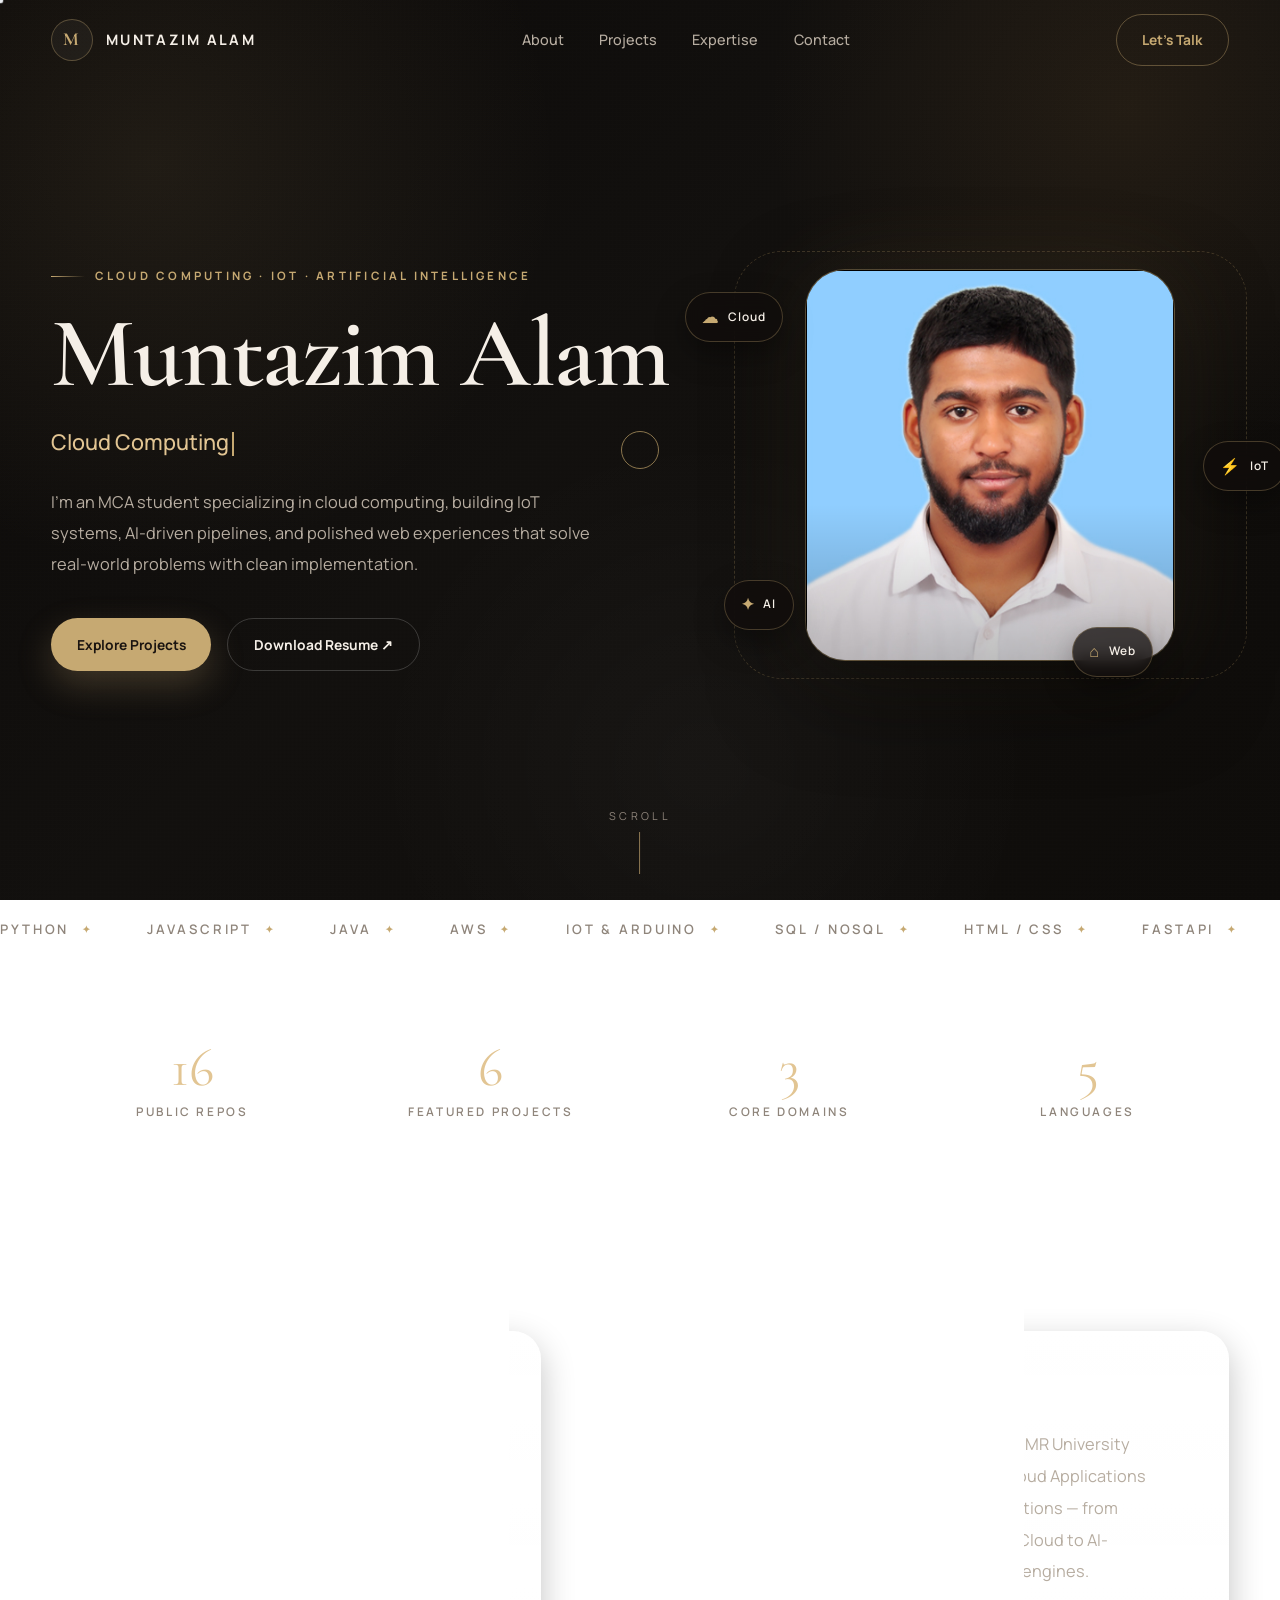
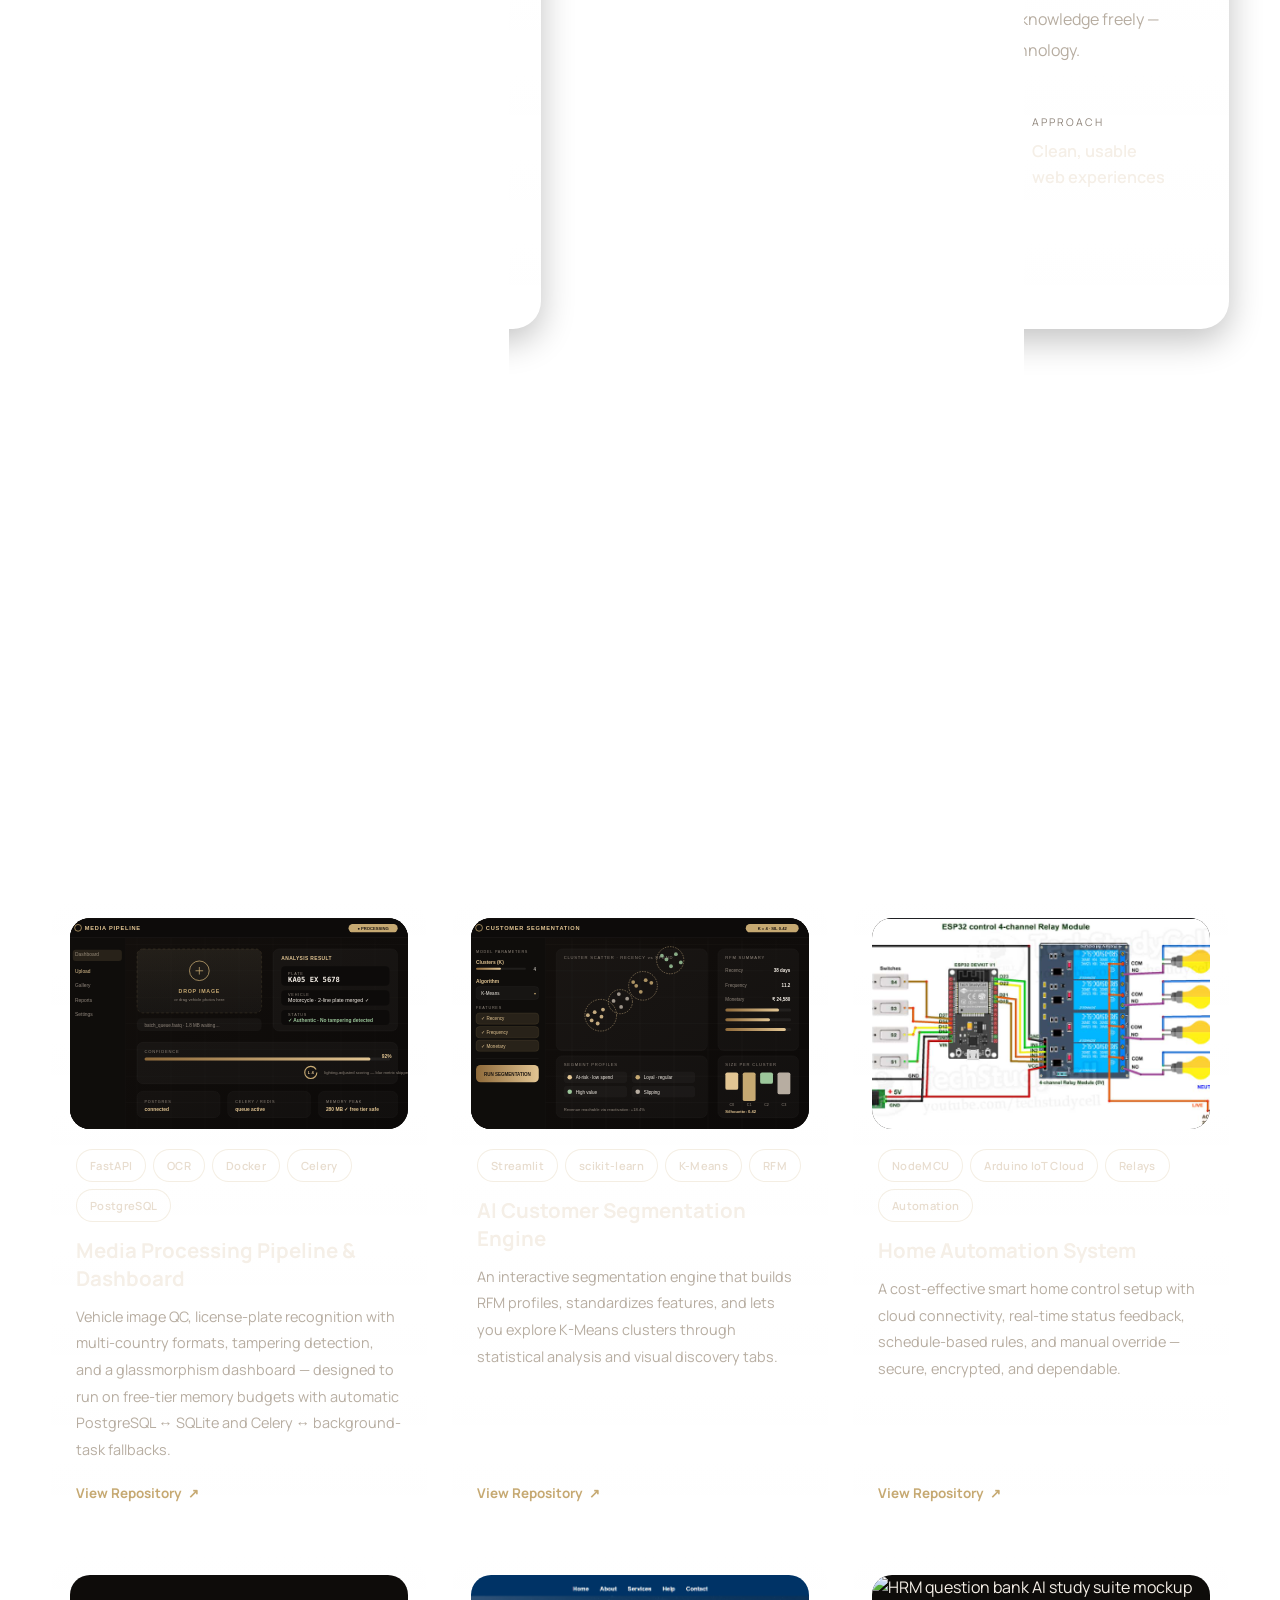
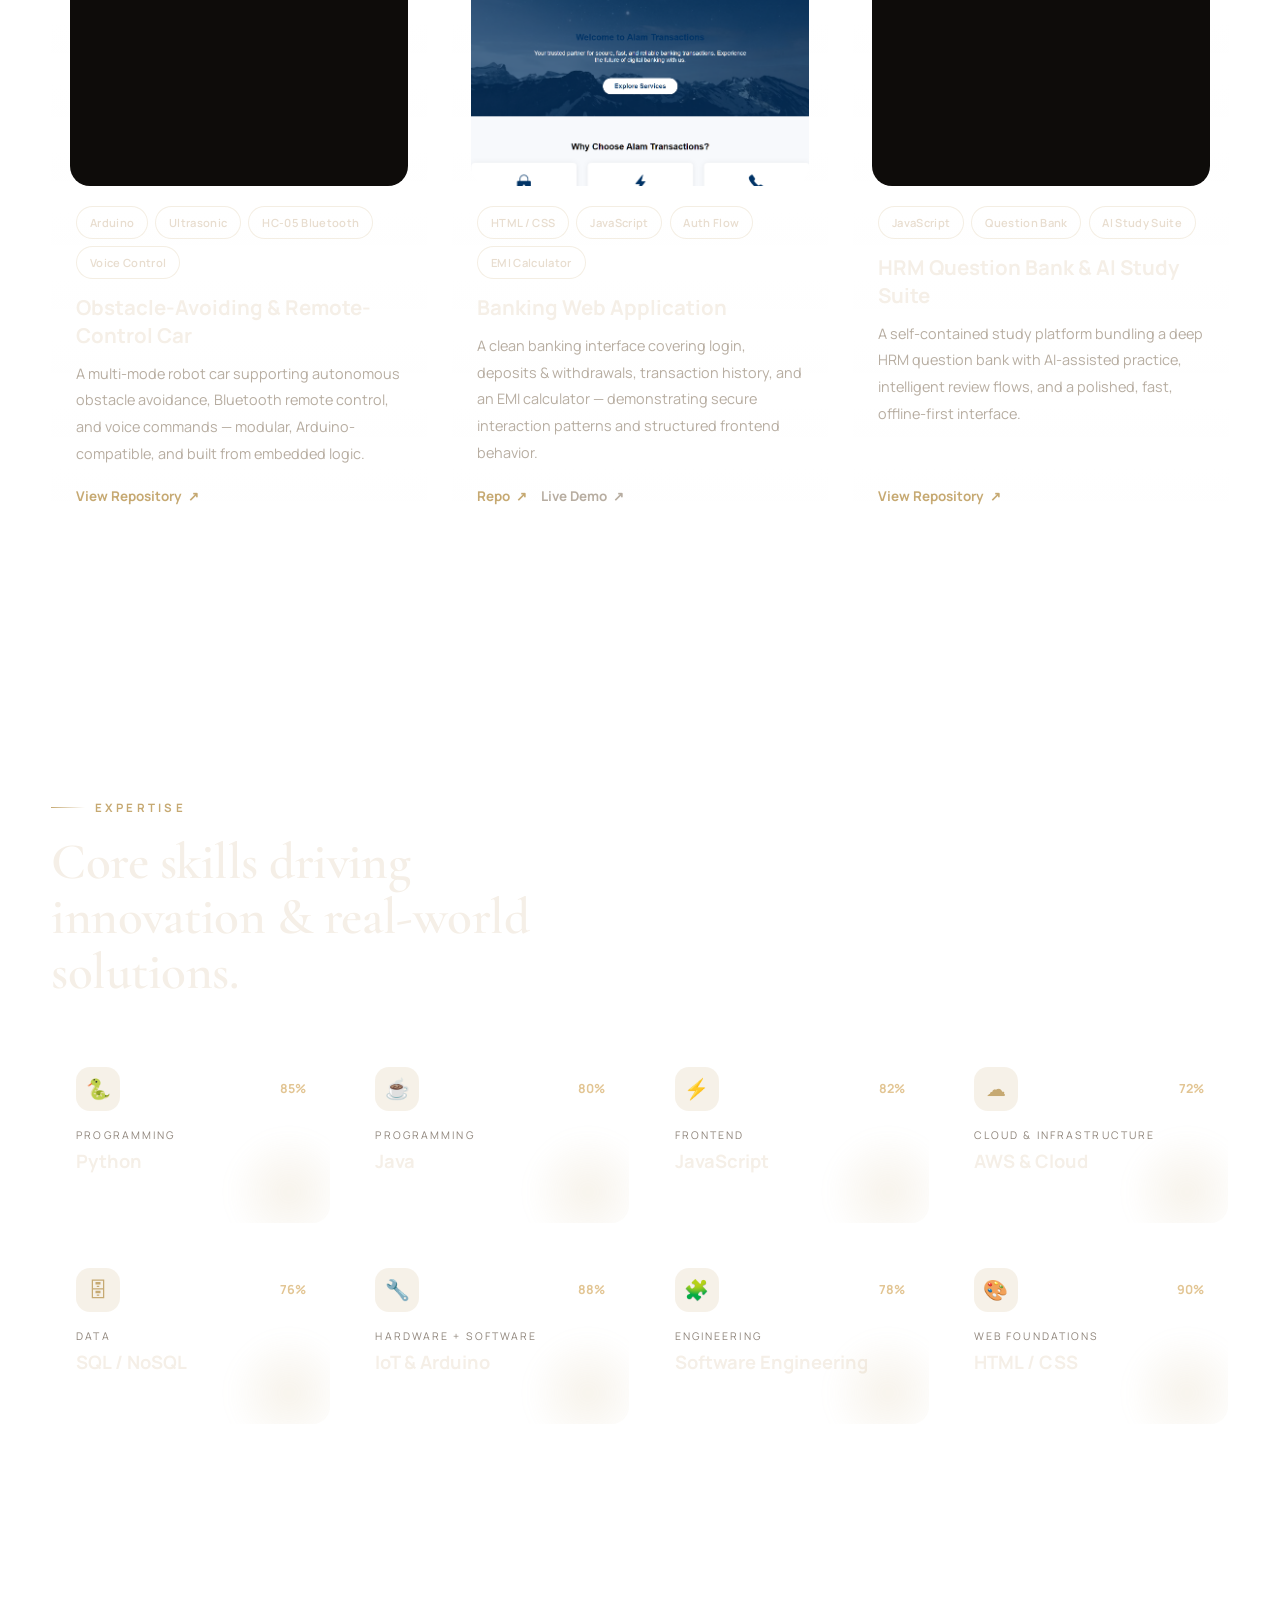
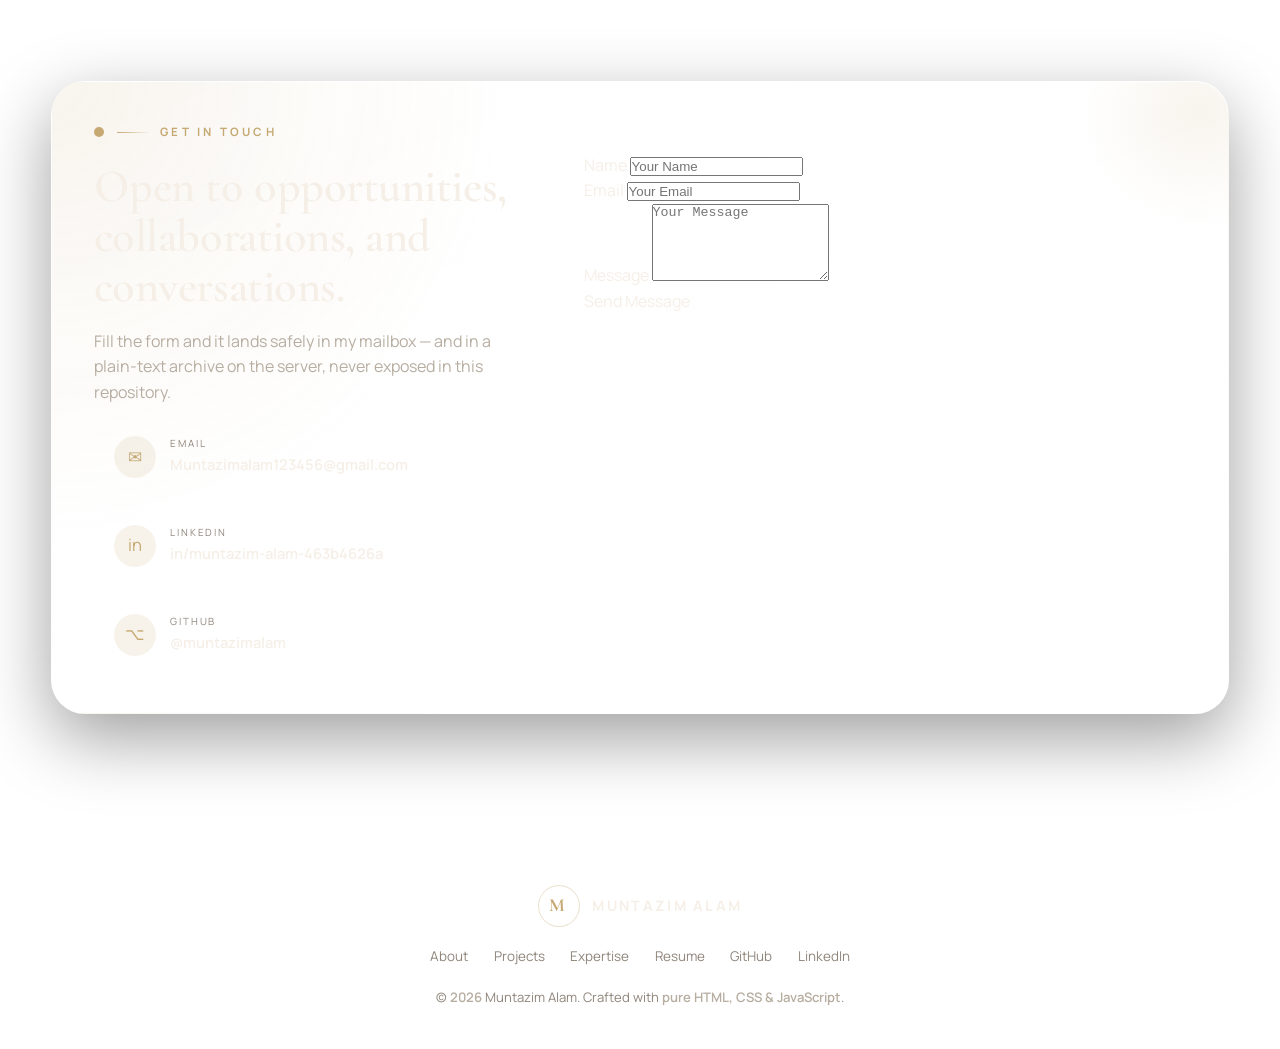
==== index.html @ 36008c99 "Update index.html" ====
<!DOCTYPE html>
<html lang="en" data-theme="dark">
<head>
  <meta charset="UTF-8" />
  <meta name="viewport" content="width=device-width, initial-scale=1.0" />
  <title>Muntazim Alam | Cloud, IoT &amp; AI Portfolio</title>
  <meta name="description" content="Muntazim Alam — cloud computing student and builder of IoT systems, AI pipelines, and polished web experiences. Explore projects, skills, and get in touch." />
  <meta name="author" content="Muntazim Alam" />
  <meta name="robots" content="index, follow" />
  <link rel="canonical" href="https://muntazimalam.github.io/potfolio.github.io/" />

  <meta property="og:type" content="website" />
  <meta property="og:title" content="Muntazim Alam | Cloud, IoT &amp; AI Portfolio" />
  <meta property="og:description" content="Cloud computing student building IoT systems, AI pipelines, and polished web experiences." />
  <meta property="og:image" content="images/me.png" />
  <meta name="twitter:card" content="summary_large_image" />

  <link rel="icon" type="image/svg+xml" href="favicon.svg" />
  <link rel="preconnect" href="https://fonts.googleapis.com" />
  <link rel="preconnect" href="https://fonts.gstatic.com" crossorigin />
  <link href="https://fonts.googleapis.com/css2?family=Cormorant+Garamond:wght@500;600;700&family=Manrope:wght@400;500;600;700;800&display=swap" rel="stylesheet" />
  <link rel="stylesheet" href="css/styles.css" />
</head>

<body class="noise">
  <a href="#main-content" class="skip-link">Skip to content</a>

  <!-- Preloader -->
  <div id="preloader" aria-hidden="true">
    <div class="preloader-mark">MA</div>
    <div class="preloader-line"></div>
  </div>

  <!-- Fixed layers -->
  <div id="scrollProgress" aria-hidden="true"></div>
  <div class="cursor-dot" id="cursorDot" aria-hidden="true"></div>
  <div class="cursor-ring" id="cursorRing" aria-hidden="true"></div>
  <canvas id="particles" aria-hidden="true"></canvas>

  <!-- Navbar -->
  <header id="navbar">
    <div class="container nav-inner">
      <a href="#home" class="logo">
        <span class="logo-mark">M</span>
        <span>Muntazim&nbsp;Alam</span>
      </a>
      <nav class="nav-links" aria-label="Primary">
        <a href="#about" class="nav-link">About</a>
        <a href="#projects" class="nav-link">Projects</a>
        <a href="#skills" class="nav-link">Expertise</a>
        <a href="#contact" class="nav-link">Contact</a>
      </nav>
      <a href="#contact" class="btn btn-ghost nav-cta">Let&rsquo;s Talk</a>
      <button id="menuBtn" aria-label="Toggle menu" aria-expanded="false" aria-controls="mobileMenu">
        <span></span><span></span><span></span>
      </button>
    </div>
  </header>

  <!-- Mobile menu -->
  <nav id="mobileMenu" aria-label="Mobile">
    <a href="#home" class="nav-link">Home</a>
    <a href="#about" class="nav-link">About</a>
    <a href="#projects" class="nav-link">Projects</a>
    <a href="#skills" class="nav-link">Expertise</a>
    <a href="#contact" class="nav-link">Contact</a>
  </nav>

  <main id="main-content">

    <!-- ============ HERO ============ -->
    <section id="home" class="hero">
      <div class="container hero-grid">
        <div>
          <p class="eyebrow reveal">Cloud Computing · IoT · Artificial Intelligence</p>
          <h1 class="display hero-name reveal" data-split id="heroName">Muntazim Alam</h1>
          <p class="type-line reveal" data-delay="1"><span class="typed" id="typed"></span><span class="type-caret" aria-hidden="true"></span></p>
          <p class="hero-sub reveal" data-delay="2">
            I&rsquo;m an MCA student specializing in cloud computing, building IoT systems, AI-driven
            pipelines, and polished web experiences that solve real-world problems with clean implementation.
          </p>
          <div class="hero-actions reveal" data-delay="3">
            <a href="#projects" class="btn btn-solid">Explore Projects</a>
            <a href="Resume.pdf" class="btn btn-outline" target="_blank" rel="noopener noreferrer">Download Resume ↗</a>
          </div>
        </div>

        <div class="hero-visual reveal" data-delay="2">
          <div class="portrait-ring" aria-hidden="true"></div>
          <div class="portrait-wrap">
            <img src="images/me.png" alt="Portrait of Muntazim Alam" width="800" height="860" loading="eager" decoding="async" />
          </div>
          <span class="float-badge fb-1"><span class="ico">☁</span> Cloud</span>
          <span class="float-badge fb-2"><span class="ico">⚡</span> IoT</span>
          <span class="float-badge fb-3"><span class="ico">✦</span> AI</span>
          <span class="float-badge fb-4"><span class="ico">⌂</span> Web</span>
        </div>
      </div>
      <div class="hero-scroll" aria-hidden="true">
        <span>Scroll</span>
        <span class="line"></span>
      </div>
    </section>

    <!-- ============ MARQUEE ============ -->
    <div class="marquee" aria-hidden="true">
      <div class="marquee-track">
        <span>Python</span><span>JavaScript</span><span>Java</span><span>AWS</span>
        <span>IoT &amp; Arduino</span><span>SQL / NoSQL</span><span>HTML / CSS</span>
        <span>FastAPI</span><span>MongoDB</span><span>Git &amp; GitHub</span>
        <span>Python</span><span>JavaScript</span><span>Java</span><span>AWS</span>
        <span>IoT &amp; Arduino</span><span>SQL / NoSQL</span><span>HTML / CSS</span>
        <span>FastAPI</span><span>MongoDB</span><span>Git &amp; GitHub</span>
      </div>
    </div>

    <!-- ============ STATS ============ -->
    <section class="section" style="padding-block: 3rem;">
      <div class="container stats-grid">
        <div class="stat-card reveal"><p class="stat-num" data-counter="16">0</p><p class="stat-label">Public Repos</p></div>
        <div class="stat-card reveal" data-delay="1"><p class="stat-num" data-counter="6">0</p><p class="stat-label">Featured Projects</p></div>
        <div class="stat-card reveal" data-delay="2"><p class="stat-num" data-counter="3">0</p><p class="stat-label">Core Domains</p></div>
        <div class="stat-card reveal" data-delay="3"><p class="stat-num" data-counter="5">0</p><p class="stat-label">Languages</p></div>
      </div>
    </section>

    <!-- ============ ABOUT ============ -->
    <section id="about" class="section">
      <div class="container">
        <div class="about-grid">
          <div class="glass about-profile reveal">
            <p class="eyebrow eyebrow-mb">Profile</p>
            <h2 class="display section-title">
              Building systems that <span class="gold-text">bridge</span> IoT, software &amp; cloud.
            </h2>
            <div class="timeline" style="margin-top: 2.4rem;">
              <div class="tl-item">
                <p class="tl-when">2025 — 2027</p>
                <p class="tl-what">MCA in Cloud Computing</p>
                <p class="tl-where">CMR University · CGPA 8.15</p>
              </div>
              <div class="tl-item">
                <p class="tl-when">2022 — 2025</p>
                <p class="tl-what">BCA in Cloud Applications</p>
                <p class="tl-where">CMR University · CGPA 8.0</p>
              </div>
            </div>
            <a href="Resume.pdf" class="btn btn-solid" style="margin-top:1.6rem;" target="_blank" rel="noopener noreferrer">Download Resume ↗</a>
          </div>

          <div class="glass about-bio reveal" data-delay="1">
            <p class="eyebrow eyebrow-mb">About Me</p>
            <p class="section-sub" style="font-size: 1.02rem; line-height: 1.95; color: var(--muted);">
              I&rsquo;m a passionate tech enthusiast and MCA student at CMR University specializing in
              cloud computing, with a Bachelor&rsquo;s in Cloud Applications under my belt. I enjoy building
              practical, real-world solutions — from home automation driven by NodeMCU and Arduino IoT Cloud
              to AI-powered media pipelines and customer segmentation engines.
            </p>
            <p class="section-sub" style="margin-top: 1rem; line-height: 1.95; color: var(--muted);">
              I also mentor peers, organize technical events, and share knowledge freely — driven by continuous
              learning and creating impactful technology.
            </p>
            <div class="about-cards">
              <div class="about-card">
                <small>Focus</small>
                <p>Internet of Things</p>
              </div>
              <div class="about-card">
                <small>Hands-on</small>
                <p>IoT &amp; Automation</p>
              </div>
              <div class="about-card">
                <small>Approach</small>
                <p>Clean, usable web experiences</p>
              </div>
            </div>
          </div>
        </div>
      </div>
    </section>

    <!-- ============ PROJECTS ============ -->
    <section id="projects" class="section">
      <div class="container">
        <p class="eyebrow eyebrow-mb reveal">Selected Work</p>
        <h2 class="display section-title reveal" data-delay="1">
          A collection of projects solving <span class="gold-text">real-world</span> problems.
        </h2>

        <div class="filter-row reveal" data-delay="2" role="tablist" aria-label="Filter projects">
          <button class="filter-chip active" data-filter="all">All</button>
          <button class="filter-chip" data-filter="ml">AI / ML</button>
          <button class="filter-chip" data-filter="iot">IoT</button>
          <button class="filter-chip" data-filter="web">Web</button>
        </div>

        <div class="projects-grid">

          <!-- 1 · Media Processing Pipeline -->
          <article class="project-card reveal" data-category="ml">
            <div class="project-media">
              <img src="images/ocr-pipeline.svg" alt="Media processing pipeline dashboard mockup" width="900" height="560" loading="lazy" decoding="async" />
            </div>
            <div class="project-body">
              <div class="project-chips">
                <span class="chip">FastAPI</span><span class="chip">OCR</span>
                <span class="chip">Docker</span><span class="chip">Celery</span><span class="chip">PostgreSQL</span>
              </div>
              <h3 class="project-title">Media Processing Pipeline &amp; Dashboard</h3>
              <p class="project-desc">
                Vehicle image QC, license-plate recognition with multi-country formats, tampering detection,
                and a glassmorphism dashboard — designed to run on free-tier memory budgets with automatic
                PostgreSQL ↔ SQLite and Celery ↔ background-task fallbacks.
              </p>
              <div class="project-foot">
                <div class="project-links">
                  <a class="link-inline" href="https://github.com/muntazimalam/OCR_text" target="_blank" rel="noopener noreferrer">View Repository <span aria-hidden="true">↗</span></a>
                </div>
                <span class="repo-stats" data-repo="muntazimalam/OCR_text" aria-label="Repository stars and forks"></span>
              </div>
            </div>
          </article>

          <!-- 2 · Customer Segmentation -->
          <article class="project-card reveal" data-delay="1" data-category="ml">
            <div class="project-media">
              <img src="images/segmentation.svg" alt="Customer segmentation dashboard mockup" width="900" height="560" loading="lazy" decoding="async" />
            </div>
            <div class="project-body">
              <div class="project-chips">
                <span class="chip">Streamlit</span><span class="chip">scikit-learn</span>
                <span class="chip">K-Means</span><span class="chip">RFM</span>
              </div>
              <h3 class="project-title">AI Customer Segmentation Engine</h3>
              <p class="project-desc">
                An interactive segmentation engine that builds RFM profiles, standardizes features, and lets
                you explore K-Means clusters through statistical analysis and visual discovery tabs.
              </p>
              <div class="project-foot">
                <div class="project-links">
                  <a class="link-inline" href="https://github.com/muntazimalam/customer_segmentation" target="_blank" rel="noopener noreferrer">View Repository <span aria-hidden="true">↗</span></a>
                </div>
                <span class="repo-stats" data-repo="muntazimalam/customer_segmentation" aria-label="Repository stars and forks"></span>
              </div>
            </div>
          </article>

          <!-- 3 · Home Automation -->
          <article class="project-card reveal" data-delay="2" data-category="iot">
            <div class="project-media">
              <img src="images/homeautomation.png" alt="Home automation system circuit and dashboard" width="900" height="560" loading="lazy" decoding="async" />
            </div>
            <div class="project-body">
              <div class="project-chips">
                <span class="chip">NodeMCU</span><span class="chip">Arduino IoT Cloud</span>
                <span class="chip">Relays</span><span class="chip">Automation</span>
              </div>
              <h3 class="project-title">Home Automation System</h3>
              <p class="project-desc">
                A cost-effective smart home control setup with cloud connectivity, real-time status feedback,
                schedule-based rules, and manual override — secure, encrypted, and dependable.
              </p>
              <div class="project-foot">
                <div class="project-links">
                  <a class="link-inline" href="https://github.com/muntazimalam/home-automation-system" target="_blank" rel="noopener noreferrer">View Repository <span aria-hidden="true">↗</span></a>
                </div>
                <span class="repo-stats" data-repo="muntazimalam/home-automation-system" aria-label="Repository stars and forks"></span>
              </div>
            </div>
          </article>

          <!-- 4 · Obstacle Car -->
          <article class="project-card reveal" data-category="iot">
            <div class="project-media">
              <img src="images/roboticcar.png" alt="Obstacle avoiding remote control car project" width="900" height="560" loading="lazy" decoding="async" />
            </div>
            <div class="project-body">
              <div class="project-chips">
                <span class="chip">Arduino</span><span class="chip">Ultrasonic</span>
                <span class="chip">HC-05 Bluetooth</span><span class="chip">Voice Control</span>
              </div>
              <h3 class="project-title">Obstacle-Avoiding &amp; Remote-Control Car</h3>
              <p class="project-desc">
                A multi-mode robot car supporting autonomous obstacle avoidance, Bluetooth remote control, and
                voice commands — modular, Arduino-compatible, and built from embedded logic.
              </p>
              <div class="project-foot">
                <div class="project-links">
                  <a class="link-inline" href="https://github.com/muntazimalam/iot-obstacle-remote-car" target="_blank" rel="noopener noreferrer">View Repository <span aria-hidden="true">↗</span></a>
                </div>
                <span class="repo-stats" data-repo="muntazimalam/iot-obstacle-remote-car" aria-label="Repository stars and forks"></span>
              </div>
            </div>
          </article>

          <!-- 5 · Banking app -->
          <article class="project-card reveal" data-delay="1" data-category="web">
            <div class="project-media">
              <img src="images/bank.png" alt="Banking web application interface" width="900" height="560" loading="lazy" decoding="async" />
            </div>
            <div class="project-body">
              <div class="project-chips">
                <span class="chip">HTML / CSS</span><span class="chip">JavaScript</span>
                <span class="chip">Auth Flow</span><span class="chip">EMI Calculator</span>
              </div>
              <h3 class="project-title">Banking Web Application</h3>
              <p class="project-desc">
                A clean banking interface covering login, deposits &amp; withdrawals, transaction history, and an
                EMI calculator — demonstrating secure interaction patterns and structured frontend behavior.
              </p>
              <div class="project-foot">
                <div class="project-links">
                  <a class="link-inline" href="https://github.com/muntazimalam/alamtransaction.github.io" target="_blank" rel="noopener noreferrer">Repo <span aria-hidden="true">↗</span></a>
                  <a class="link-inline muted" href="https://muntazimalam.github.io/alamtransaction.github.io/" target="_blank" rel="noopener noreferrer">Live Demo <span aria-hidden="true">↗</span></a>
                </div>
                <span class="repo-stats" data-repo="muntazimalam/alamtransaction.github.io" aria-label="Repository stars and forks"></span>
              </div>
            </div>
          </article>

          <!-- 6 · HRM Study Suite -->
          <article class="project-card reveal" data-delay="2" data-category="web">
            <div class="project-media">
              <img src="images/hrm.svg" alt="HRM question bank AI study suite mockup" width="900" height="560" loading="lazy" decoding="async" />
            </div>
            <div class="project-body">
              <div class="project-chips">
                <span class="chip">JavaScript</span><span class="chip">Question Bank</span>
                <span class="chip">AI Study Suite</span>
              </div>
              <h3 class="project-title">HRM Question Bank &amp; AI Study Suite</h3>
              <p class="project-desc">
                A self-contained study platform bundling a deep HRM question bank with AI-assisted practice,
                intelligent review flows, and a polished, fast, offline-first interface.
              </p>
              <div class="project-foot">
                <div class="project-links">
                  <a class="link-inline" href="https://github.com/muntazimalam/hrm.github.io" target="_blank" rel="noopener noreferrer">View Repository <span aria-hidden="true">↗</span></a>
                </div>
                <span class="repo-stats" data-repo="muntazimalam/hrm.github.io" aria-label="Repository stars and forks"></span>
              </div>
            </div>
          </article>

        </div>
      </div>
    </section>

    <!-- ============ SKILLS ============ -->
    <section id="skills" class="section">
      <div class="container">
        <p class="eyebrow eyebrow-mb reveal">Expertise</p>
        <h2 class="display section-title reveal" data-delay="1">Core skills driving innovation &amp; real-world solutions.</h2>

        <div class="skills-grid" style="margin-top: 2.6rem;">
          <div class="skill-tile reveal">
            <div class="skill-top">
              <span class="skill-icon">🐍</span>
              <span class="pct">85%</span>
            </div>
            <small>Programming</small>
            <h3>Python</h3>
            <div class="bar"><div class="bar-fill" data-width="85%"></div></div>
          </div>
          <div class="skill-tile reveal" data-delay="1">
            <div class="skill-top">
              <span class="skill-icon">☕</span>
              <span class="pct">80%</span>
            </div>
            <small>Programming</small>
            <h3>Java</h3>
            <div class="bar"><div class="bar-fill" data-width="80%"></div></div>
          </div>
          <div class="skill-tile reveal" data-delay="2">
            <div class="skill-top">
              <span class="skill-icon">⚡</span>
              <span class="pct">82%</span>
            </div>
            <small>Frontend</small>
            <h3>JavaScript</h3>
            <div class="bar"><div class="bar-fill" data-width="82%"></div></div>
          </div>
          <div class="skill-tile reveal" data-delay="3">
            <div class="skill-top">
              <span class="skill-icon">☁</span>
              <span class="pct">72%</span>
            </div>
            <small>Cloud &amp; Infrastructure</small>
            <h3>AWS &amp; Cloud</h3>
            <div class="bar"><div class="bar-fill" data-width="72%"></div></div>
          </div>
          <div class="skill-tile reveal">
            <div class="skill-top">
              <span class="skill-icon">🗄</span>
              <span class="pct">76%</span>
            </div>
            <small>Data</small>
            <h3>SQL / NoSQL</h3>
            <div class="bar"><div class="bar-fill" data-width="76%"></div></div>
          </div>
          <div class="skill-tile reveal" data-delay="1">
            <div class="skill-top">
              <span class="skill-icon">🔧</span>
              <span class="pct">88%</span>
            </div>
            <small>Hardware + Software</small>
            <h3>IoT &amp; Arduino</h3>
            <div class="bar"><div class="bar-fill" data-width="88%"></div></div>
          </div>
          <div class="skill-tile reveal" data-delay="2">
            <div class="skill-top">
              <span class="skill-icon">🧩</span>
              <span class="pct">78%</span>
            </div>
            <small>Engineering</small>
            <h3>Software Engineering</h3>
            <div class="bar"><div class="bar-fill" data-width="78%"></div></div>
          </div>
          <div class="skill-tile reveal" data-delay="3">
            <div class="skill-top">
              <span class="skill-icon">🎨</span>
              <span class="pct">90%</span>
            </div>
            <small>Web Foundations</small>
            <h3>HTML / CSS</h3>
            <div class="bar"><div class="bar-fill" data-width="90%"></div></div>
          </div>
        </div>
      </div>
    </section>

    <!-- ============ CONTACT ============ -->
    <section id="contact" class="section">
      <div class="container">
        <div class="contact-card reveal">
          <div class="contact-grid">
            <div>
              <div style="display:flex; align-items:center; gap:0.8rem; margin-bottom:1.2rem;">
                <span class="pulse-dot" aria-hidden="true"></span>
                <p class="eyebrow" style="margin:0;">Get In Touch</p>
              </div>
              <h2 class="display section-title" style="font-size: clamp(2rem, 4vw, 2.9rem);">
                Open to opportunities, collaborations, and conversations.
              </h2>
              <p class="section-sub">
                Fill the form and it lands safely in my mailbox — and in a plain-text archive on the server,
                never exposed in this repository.
              </p>
              <a href="mailto:Muntazimalam123456@gmail.com" class="contact-pill" rel="noopener noreferrer">
                <span class="ico">✉</span>
                <span><small>Email</small><strong>Muntazimalam123456@gmail.com</strong></span>
              </a>
              <br />
              <a href="https://www.linkedin.com/in/muntazim-alam-463b4626a" class="contact-pill" target="_blank" rel="noopener noreferrer">
                <span class="ico">in</span>
                <span><small>LinkedIn</small><strong>in/muntazim-alam-463b4626a</strong></span>
              </a>
              <br />
              <a href="https://github.com/muntazimalam" class="contact-pill" target="_blank" rel="noopener noreferrer">
                <span class="ico">⌥</span>
                <span><small>GitHub</small><strong>@muntazimalam</strong></span>
              </a>
            </div>

            <div class="form-shell">
              <form action="https://api.web3forms.com/submit" method="POST" id="contact-form">
    
    <!-- Replace the value below with your actual Access Key from https://web3forms.com/ -->
    <input type="hidden" name="access_key" value="YOUR_ACTUAL_ACCESS_KEY_HERE">
    
    <div class="form-group">
        <label for="name">Name</label>
        <input type="text" id="name" name="name" placeholder="Your Name" required>
    </div>

    <div class="form-group">
        <label for="email">Email</label>
        <input type="email" id="email" name="email" placeholder="Your Email" required>
    </div>

    <div class="form-group">
        <label for="message">Message</label>
        <textarea id="message" name="message" rows="5" placeholder="Your Message" required></textarea>
    </div>

    <!-- Optional: Feedback message element used by main.js -->
    <div id="form-result" class="form-result"></div>

    <button type="submit" class="submit-btn">Send Message</button>
</form>
            </div>
          </div>
        </div>
      </div>
    </section>

  </main>

  <!-- ============ FOOTER ============ -->
  <footer>
    <div class="container footer-inner">
      <a href="#home" class="logo"><span class="logo-mark">M</span><span>Muntazim Alam</span></a>
      <nav class="footer-links" aria-label="Footer">
        <a href="#about">About</a>
        <a href="#projects">Projects</a>
        <a href="#skills">Expertise</a>
        <a href="Resume.pdf" target="_blank" rel="noopener noreferrer">Resume</a>
        <a href="https://github.com/muntazimalam" target="_blank" rel="noopener noreferrer">GitHub</a>
        <a href="https://www.linkedin.com/in/muntazim-alam-463b4626a" target="_blank" rel="noopener noreferrer">LinkedIn</a>
      </nav>
      <p class="footer-note">© <b id="year">2026</b> Muntazim Alam. Crafted with <b>pure HTML, CSS &amp; JavaScript</b>.</p>
    </div>
  </footer>

  <button id="backToTop" aria-label="Back to top">↑</button>

  <script src="js/main.js"></script>
</body>
</html>
---- css/styles.css ----
/* ============================================================
   Muntazim Alam — Portfolio 2026
   Luxury dark / gold theme · handcrafted CSS, no framework
   ============================================================ */

:root {
  --bg: #0b0908;
  --bg-2: #12100e;
  --surface: rgba(255, 255, 255, 0.05);
  --surface-2: rgba(255, 255, 255, 0.03);
  --line: rgba(255, 255, 255, 0.1);
  --line-strong: rgba(255, 255, 255, 0.18);
  --text: #f5efe7;
  --muted: #b7ada1;
  --muted-2: #8f857b;
  --accent: #c6a972;
  --accent-bright: #e2c593;
  --accent-2: #8f6a3a;
  --accent-soft: rgba(198, 169, 114, 0.16);
  --glow: rgba(198, 169, 114, 0.22);
  --success: #9cc79b;
  --danger: #e7a5b3;
  --radius-lg: 28px;
  --radius-md: 18px;
  --radius-sm: 12px;
  --shadow: 0 24px 70px rgba(0, 0, 0, 0.38);
  --shadow-soft: 0 12px 34px rgba(0, 0, 0, 0.24);
  --ease: cubic-bezier(0.16, 1, 0.3, 1);
  --speed: 240ms;
  --display: 'Cormorant Garamond', Georgia, serif;
  --sans: 'Manrope', 'Segoe UI', sans-serif;
}

* { box-sizing: border-box; margin: 0; padding: 0; }
html { scroll-behavior: smooth; }
html, body { overflow-x: hidden; }

body {
  min-height: 100vh;
  font-family: var(--sans);
  color: var(--text);
  background:
    radial-gradient(circle at 12% 18%, rgba(198, 169, 114, 0.1), transparent 30%),
    radial-gradient(circle at 88% 12%, rgba(143, 106, 58, 0.14), transparent 26%),
    radial-gradient(circle at 55% 85%, rgba(255, 255, 255, 0.03), transparent 32%),
    linear-gradient(135deg, #0b0908 0%, #12100e 45%, #0e0c0a 100%);
  background-attachment: fixed;
  line-height: 1.6;
}

::selection { background: rgba(198, 169, 114, 0.28); color: #fff; }

a { color: inherit; text-decoration: none; }
img { max-width: 100%; display: block; }
button { font: inherit; cursor: pointer; border: none; background: none; color: inherit; }
ul { list-style: none; }

.container { width: min(1200px, 92vw); margin-inline: auto; }
.section { padding-block: clamp(4.5rem, 10vw, 8rem); position: relative; }

.display { font-family: var(--display); font-weight: 600; letter-spacing: -0.01em; }

.eyebrow {
  display: inline-flex; align-items: center; gap: 0.6rem;
  font-size: 0.72rem; font-weight: 700; letter-spacing: 0.28em;
  text-transform: uppercase; color: var(--accent);
}
.eyebrow::before {
  content: ""; width: 34px; height: 1px;
  background: linear-gradient(90deg, var(--accent), transparent);
}

.eyebrow-mb { margin-bottom: 1.1rem; }

.section-title {
  font-size: clamp(2.1rem, 4.6vw, 3.2rem);
  line-height: 1.08;
  max-width: 22ch;
}

.section-sub { color: var(--muted); max-width: 56ch; margin-top: 1.1rem; }

.glass {
  background: linear-gradient(180deg, rgba(255, 255, 255, 0.06), rgba(255, 255, 255, 0.03));
  border: 1px solid var(--line);
  border-radius: var(--radius-lg);
  backdrop-filter: blur(18px);
  -webkit-backdrop-filter: blur(18px);
  box-shadow: var(--shadow-soft);
}

.gold-text {
  background: linear-gradient(120deg, #e8d3a7, var(--accent) 45%, #a9844e);
  -webkit-background-clip: text; background-clip: text;
  -webkit-text-fill-color: transparent; color: transparent;
}

/* ---------------- Background layers ---------------- */

body.noise::before {
  content: "";
  position: fixed; inset: 0; z-index: 0; pointer-events: none;
  opacity: 0.045;
  background-image:
    linear-gradient(rgba(255,255,255,.5) 1px, transparent 1px),
    linear-gradient(90deg, rgba(255,255,255,.4) 1px, transparent 1px);
  background-size: 4px 4px;
  mix-blend-mode: soft-light;
}

#particles {
  position: fixed; inset: 0; z-index: 0;
  pointer-events: none;
}

main, header, footer { position: relative; z-index: 2; }

/* ---------------- Preloader ---------------- */

#preloader {
  position: fixed; inset: 0; z-index: 9999;
  display: grid; place-items: center;
  background: var(--bg);
  transition: opacity 0.6s ease, visibility 0.6s ease;
}
#preloader.done { opacity: 0; visibility: hidden; }

.preloader-mark {
  font-family: var(--display);
  font-size: 3rem; color: var(--accent);
  letter-spacing: 0.12em;
  animation: markPulse 1.4s var(--ease) infinite;
}
.preloader-line {
  width: 130px; height: 2px; margin-top: 1rem;
  background: rgba(198, 169, 114, 0.15); overflow: hidden;
}
.preloader-line::after {
  content: ""; display: block; width: 45%; height: 100%;
  background: var(--accent);
  animation: lineSweep 1.2s var(--ease) infinite;
}

@keyframes markPulse {
  0%, 100% { opacity: 0.55; transform: scale(0.97); }
  50% { opacity: 1; transform: scale(1); }
}
@keyframes lineSweep { 0% { transform: translateX(-130%); } 100% { transform: translateX(300%); } }

/* ---------------- Scroll progress ---------------- */

#scrollProgress {
  position: fixed; top: 0; left: 0; height: 3px; z-index: 1001;
  width: 0%;
  background: linear-gradient(90deg, var(--accent-2), var(--accent), var(--accent-bright));
  box-shadow: 0 0 12px var(--glow);
  transition: width 0.08s linear;
}

/* ---------------- Custom cursor ---------------- */

.cursor-dot, .cursor-ring {
  position: fixed; top: 0; left: 0; z-index: 1002;
  pointer-events: none; border-radius: 50%;
  transform: translate(-50%, -50%);
  mix-blend-mode: difference;
}
.cursor-dot { width: 7px; height: 7px; background: #fff; }
.cursor-ring {
  width: 38px; height: 38px;
  border: 1px solid rgba(198, 169, 114, 0.75);
  transition: width 0.25s var(--ease), height 0.25s var(--ease), border-color 0.25s;
}
.cursor-ring.grow { width: 56px; height: 56px; border-color: var(--accent); }

@media (pointer: coarse) { .cursor-dot, .cursor-ring { display: none; } }

/* ---------------- Navbar ---------------- */

#navbar {
  position: fixed; top: 0; left: 0; right: 0; z-index: 1000;
  transition: transform 0.45s var(--ease), background 0.3s, box-shadow 0.3s;
}
#navbar.scrolled {
  background: rgba(10, 8, 7, 0.72);
  backdrop-filter: blur(20px);
  -webkit-backdrop-filter: blur(20px);
  border-bottom: 1px solid rgba(255, 255, 255, 0.07);
  box-shadow: 0 12px 40px rgba(0, 0, 0, 0.3);
}
.nav-inner {
  display: flex; align-items: center; justify-content: space-between;
  height: 80px;
}
.logo { display: flex; align-items: center; gap: 0.8rem; font-weight: 700; letter-spacing: 0.16em; text-transform: uppercase; font-size: 0.9rem; }
.logo-mark {
  display: grid; place-items: center; width: 42px; height: 42px;
  border-radius: 50%; border: 1px solid rgba(198, 169, 114, 0.35);
  background: rgba(255, 255, 255, 0.04); color: var(--accent);
  font-family: var(--display); font-size: 1.15rem;
  transition: box-shadow 0.3s, transform 0.3s var(--ease);
}
.logo:hover .logo-mark { box-shadow: 0 0 22px var(--glow); transform: rotate(-8deg); }

.nav-links { display: flex; align-items: center; gap: 2.2rem; }
.nav-link {
  position: relative; font-size: 0.9rem; font-weight: 500;
  color: var(--muted); padding-block: 4px;
  transition: color 0.25s;
}
.nav-link::after {
  content: ""; position: absolute; left: 0; bottom: -4px; width: 100%; height: 1px;
  background: var(--accent); transform: scaleX(0); transform-origin: left;
  transition: transform 0.35s var(--ease);
}
.nav-link:hover, .nav-link.active { color: var(--text); }
.nav-link:hover::after, .nav-link.active::after { transform: scaleX(1); }

.btn {
  position: relative; overflow: hidden;
  display: inline-flex; align-items: center; justify-content: center; gap: 0.5rem;
  font-weight: 700; font-size: 0.86rem;
  border-radius: 999px; padding: 0.9rem 1.6rem;
  transition: transform var(--speed) var(--ease), box-shadow var(--speed), background var(--speed), border-color var(--speed);
}
.btn::before {
  content: ""; position: absolute; inset: 0;
  background: linear-gradient(120deg, transparent 30%, rgba(255,255,255,0.28) 50%, transparent 70%);
  transform: translateX(-130%);
  transition: transform 0.65s ease;
}
.btn:hover::before { transform: translateX(130%); }
.btn:hover { transform: translateY(-2px); }

.btn-solid { background: var(--accent); color: #1a1410; box-shadow: 0 14px 34px rgba(198,169,114,0.25); }
.btn-solid:hover { background: var(--accent-bright); box-shadow: 0 18px 44px rgba(198,169,114,0.34); }
.btn-outline { border: 1px solid var(--line-strong); color: var(--text); }
.btn-outline:hover { border-color: rgba(198,169,114,0.45); background: rgba(255,255,255,0.05); }
.btn-ghost { border: 1px solid rgba(198,169,114,0.4); color: var(--accent); }
.btn-ghost:hover { background: rgba(198,169,114,0.08); }

/* Hamburger */
#menuBtn { display: none; width: 46px; height: 46px; flex-direction: column; align-items: center; justify-content: center; gap: 6px; border-radius: 50%; border: 1px solid var(--line); }
#menuBtn span {
  display: block; width: 20px; height: 2px; border-radius: 2px;
  background: var(--text);
  transition: transform 0.35s var(--ease), opacity 0.25s;
}
#menuBtn.open span:nth-child(1) { transform: translateY(8px) rotate(45deg); }
#menuBtn.open span:nth-child(2) { opacity: 0; }
#menuBtn.open span:nth-child(3) { transform: translateY(-8px) rotate(-45deg); }

/* Mobile menu overlay */
#mobileMenu {
  position: fixed; inset: 0; z-index: 998;
  background: rgba(9, 7, 6, 0.96);
  backdrop-filter: blur(22px);
  display: flex; flex-direction: column; align-items: center; justify-content: center; gap: 1.5rem;
  opacity: 0; visibility: hidden;
  transition: opacity 0.4s ease, visibility 0.4s;
}
#mobileMenu.open { opacity: 1; visibility: visible; }
#mobileMenu .nav-link { font-family: var(--display); font-size: 2.4rem; opacity: 0; transform: translateY(24px); transition: opacity 0.5s ease, transform 0.5s var(--ease), color 0.2s; }
#mobileMenu.open .nav-link { opacity: 1; transform: translateY(0); }
#mobileMenu .nav-link:nth-child(1) { transition-delay: 0.08s; }
#mobileMenu .nav-link:nth-child(2) { transition-delay: 0.14s; }
#mobileMenu .nav-link:nth-child(3) { transition-delay: 0.2s; }
#mobileMenu .nav-link:nth-child(4) { transition-delay: 0.26s; }
#mobileMenu .nav-link:nth-child(5) { transition-delay: 0.32s; }

/* ---------------- Reveal system ---------------- */

.reveal { opacity: 0; transform: translateY(34px); transition: opacity 0.85s ease, transform 0.85s var(--ease); }
.reveal.visible { opacity: 1; transform: translateY(0); }
.reveal[data-delay="1"] { transition-delay: 0.1s; }
.reveal[data-delay="2"] { transition-delay: 0.2s; }
.reveal[data-delay="3"] { transition-delay: 0.3s; }
.reveal[data-delay="4"] { transition-delay: 0.4s; }

.split-word { display: inline-block; overflow: hidden; vertical-align: bottom; }
.split-char {
  display: inline-block; transform: translateY(115%);
  transition: transform 0.8s var(--ease);
}
.split-char.in { transform: translateY(0); }

/* ---------------- Hero ---------------- */

.hero {
  min-height: 100vh;
  position: relative;
  display: flex; align-items: center;
  padding-top: 120px; padding-bottom: 90px;
}
.hero-grid { display: grid; gap: 3.5rem; align-items: center; }

.hero-name {
  font-size: clamp(3.2rem, 9vw, 6.2rem);
  line-height: 0.98; letter-spacing: -0.02em;
  margin-top: 1.2rem;
}

.type-line {
  margin-top: 1.4rem; font-size: clamp(1.05rem, 2.2vw, 1.35rem);
  font-weight: 500; color: var(--muted);
  min-height: 1.7em;
}
.type-line .typed { color: var(--accent-bright); }
.type-caret {
  display: inline-block; width: 2px; height: 1.1em;
  background: var(--accent); margin-left: 3px; vertical-align: text-bottom;
  animation: blink 1s steps(1) infinite;
}
@keyframes blink { 50% { opacity: 0; } }

.hero-sub { margin-top: 1.6rem; color: var(--muted); max-width: 56ch; font-size: 1.02rem; line-height: 1.9; }

.hero-actions { margin-top: 2.4rem; display: flex; flex-wrap: wrap; gap: 1rem; }

/* Portrait */
.hero-visual { position: relative; display: flex; justify-content: center; }
.portrait-wrap {
  position: relative; width: min(370px, 82vw); aspect-ratio: 1 / 1.06;
  border-radius: 40px; overflow: hidden;
  border: 1px solid rgba(198, 169, 114, 0.3);
  background: linear-gradient(145deg, rgba(198,169,114,0.18), rgba(255,255,255,0.02));
  box-shadow: 0 30px 90px rgba(0,0,0,0.5), 0 0 90px rgba(198,169,114,0.13);
  animation: floatY 6.5s ease-in-out infinite;
}
.portrait-wrap::after {
  content: ""; position: absolute; inset: 0;
  background: linear-gradient(to top, rgba(0,0,0,0.25), transparent 40%);
}
.portrait-wrap img { width: 100%; height: 100%; object-fit: cover; object-position: center top; }

@keyframes floatY {
  0%, 100% { transform: translateY(0) rotate(0deg); }
  50% { transform: translateY(-12px) rotate(0.6deg); }
}

.portrait-ring {
  position: absolute; inset: -18px; z-index: -1;
  border: 1px dashed rgba(198, 169, 114, 0.24);
  border-radius: 48px;
  animation: spinSlow 40s linear infinite;
}
@keyframes spinSlow { to { transform: rotate(360deg); } }

.float-badge {
  position: absolute; z-index: 3;
  display: inline-flex; align-items: center; gap: 0.55rem;
  padding: 0.7rem 1rem; border-radius: 999px;
  background: rgba(16, 13, 11, 0.75);
  border: 1px solid rgba(198, 169, 114, 0.3);
  backdrop-filter: blur(10px);
  font-size: 0.74rem; font-weight: 600; letter-spacing: 0.08em;
  box-shadow: 0 12px 30px rgba(0,0,0,0.35);
  animation: floatY 5s ease-in-out infinite;
}
.float-badge .ico { color: var(--accent); font-size: 1rem; }
.fb-1 { top: 6%; left: -14%; animation-delay: 0.4s; }
.fb-2 { top: 44%; right: -12%; animation-delay: 1.1s; }
.fb-3 { bottom: 8%; left: -6%; animation-delay: 1.8s; }
.fb-4 { bottom: -4%; right: 16%; animation-delay: 0.8s; }

.hero-scroll {
  position: absolute; bottom: 26px; left: 50%; transform: translateX(-50%);
  display: flex; flex-direction: column; align-items: center; gap: 0.5rem;
  color: var(--muted-2); font-size: 0.68rem; letter-spacing: 0.3em; text-transform: uppercase;
}
.hero-scroll .line {
  width: 1px; height: 42px; overflow: hidden;
  background: rgba(255,255,255,0.1);
}
.hero-scroll .line::after {
  content: ""; display: block; width: 100%; height: 100%;
  background: var(--accent);
  animation: scrollDrop 2s var(--ease) infinite;
}
@keyframes scrollDrop { 0% { transform: translateY(-100%); } 60% { transform: translateY(0); } 100% { transform: translateY(100%); } }

/* ---------------- Marquee ---------------- */

.marquee {
  border-block: 1px solid var(--line);
  overflow: hidden; padding: 1.15rem 0;
  background: rgba(255, 255, 255, 0.015);
}
.marquee-track {
  display: flex; gap: 3.4rem; width: max-content;
  animation: marquee 30s linear infinite;
}
.marquee:hover .marquee-track { animation-play-state: paused; }
.marquee-track span {
  display: inline-flex; align-items: center; gap: 0.8rem;
  font-size: 0.82rem; font-weight: 600; letter-spacing: 0.22em; text-transform: uppercase;
  color: var(--muted-2); white-space: nowrap;
}
.marquee-track span::after { content: "✦"; color: var(--accent); font-size: 0.6rem; }
@keyframes marquee { to { transform: translateX(-50%); } }

/* ---------------- Stats ---------------- */

.stats-grid { display: grid; grid-template-columns: repeat(2, 1fr); gap: 1rem; }
.stat-card {
  text-align: center; padding: 2rem 1rem;
  border-radius: var(--radius-md);
  border: 1px solid var(--line);
  background: var(--surface-2);
  transition: transform var(--speed) var(--ease), border-color var(--speed);
}
.stat-card:hover { transform: translateY(-5px); border-color: rgba(198,169,114,0.35); }
.stat-num {
  font-family: var(--display); font-size: clamp(2.4rem, 5vw, 3.4rem);
  color: var(--accent-bright); line-height: 1;
}
.stat-label {
  margin-top: 0.5rem; font-size: 0.74rem; font-weight: 600;
  letter-spacing: 0.22em; text-transform: uppercase; color: var(--muted-2);
}

/* ---------------- About ---------------- */

.about-grid { display: grid; gap: 1.6rem; }
.about-profile { padding: 2.2rem; }
.about-bio { padding: 2.2rem; }
.about-cards { display: grid; gap: 1rem; margin-top: 1.6rem; }
.about-card {
  padding: 1.3rem 1.5rem; border-radius: var(--radius-md);
  border: 1px solid var(--line); background: var(--surface-2);
  transition: transform var(--speed) var(--ease), border-color var(--speed);
}
.about-card:hover { transform: translateY(-4px); border-color: rgba(198,169,114,0.34); }
.about-card small {
  display: block; font-size: 0.66rem; letter-spacing: 0.2em;
  text-transform: uppercase; color: var(--muted-2); margin-bottom: 0.45rem;
}
.about-card p { font-weight: 600; font-size: 1.02rem; }

/* Timeline */
.timeline { position: relative; margin-top: 2.2rem; padding-left: 1.6rem; }
.timeline::before {
  content: ""; position: absolute; left: 5px; top: 6px; bottom: 6px; width: 1px;
  background: linear-gradient(180deg, var(--accent), rgba(198,169,114,0.08));
}
.tl-item { position: relative; padding-bottom: 1.7rem; }
.tl-item::before {
  content: ""; position: absolute; left: -1.6rem; top: 7px;
  width: 11px; height: 11px; border-radius: 50%;
  background: var(--bg); border: 2px solid var(--accent);
  box-shadow: 0 0 12px rgba(198,169,114,0.5);
}
.tl-when { font-size: 0.72rem; font-weight: 700; letter-spacing: 0.18em; text-transform: uppercase; color: var(--accent); }
.tl-what { font-weight: 700; margin-top: 0.3rem; font-size: 1.05rem; }
.tl-where { color: var(--muted); font-size: 0.9rem; }

/* ---------------- Projects ---------------- */

.filter-row { display: flex; flex-wrap: wrap; gap: 0.6rem; margin: 1.8rem 0 2.2rem; }
.filter-chip {
  padding: 0.55rem 1.2rem; border-radius: 999px;
  border: 1px solid var(--line); background: var(--surface-2);
  font-size: 0.8rem; font-weight: 600; color: var(--muted);
  transition: all 0.3s var(--ease);
}
.filter-chip:hover { color: var(--text); border-color: rgba(198,169,114,0.4); }
.filter-chip.active {
  background: var(--accent); color: #1a1410; border-color: var(--accent);
  box-shadow: 0 10px 26px rgba(198,169,114,0.28);
}

.projects-grid { display: grid; gap: 1.6rem; }

.project-card {
  position: relative; overflow: hidden;
  border-radius: var(--radius-lg);
  border: 1px solid var(--line);
  background: linear-gradient(180deg, rgba(255,255,255,0.06), rgba(255,255,255,0.025));
  padding: 1.1rem;
  transition: transform 0.5s var(--ease), border-color 0.45s, box-shadow 0.45s;
  transform-style: preserve-3d;
  display: flex; flex-direction: column;
}
.project-card::before {
  content: ""; position: absolute; inset: 0; z-index: 0; pointer-events: none;
  background: radial-gradient(circle at var(--x, 50%) var(--y, 50%), rgba(198,169,114,0.16), transparent 36%);
  opacity: 0; transition: opacity 0.4s ease;
}
.project-card:hover::before { opacity: 1; }
.project-card:hover {
  transform: translateY(-10px);
  border-color: rgba(198,169,114,0.4);
  box-shadow: 0 30px 80px rgba(0,0,0,0.38);
}
.project-card.hide { display: none; }
.project-card.fade-in { animation: cardIn 0.55s var(--ease) both; }
@keyframes cardIn { from { opacity: 0; transform: translateY(24px) scale(0.98); } }

.project-media {
  position: relative; border-radius: 20px; overflow: hidden;
  aspect-ratio: 16 / 10; z-index: 1;
  background: #0e0c0a;
}
.project-media img {
  width: 100%; height: 100%; object-fit: cover;
  transition: transform 0.7s var(--ease), filter 0.5s;
}
.project-card:hover .project-media img { transform: scale(1.07); }

.project-body { padding: 1.25rem 0.4rem 0.5rem; display: flex; flex-direction: column; flex: 1; z-index: 1; }
.project-chips { display: flex; flex-wrap: wrap; gap: 0.45rem; margin-bottom: 0.95rem; }
.chip {
  padding: 0.4rem 0.8rem; border-radius: 999px;
  border: 1px solid rgba(198,169,114,0.2);
  background: rgba(255,255,255,0.04);
  color: #e8ddcf; font-size: 0.7rem; font-weight: 600; letter-spacing: 0.03em;
}
.project-title { font-size: 1.28rem; font-weight: 700; line-height: 1.35; }
.project-desc { margin-top: 0.7rem; color: var(--muted); font-size: 0.9rem; line-height: 1.85; flex: 1; }

.project-foot { display: flex; align-items: center; justify-content: space-between; margin-top: 1.2rem; }
.project-links { display: flex; flex-wrap: wrap; gap: 0.9rem; }
.link-inline {
  display: inline-flex; align-items: center; gap: 0.35rem;
  font-size: 0.84rem; font-weight: 700; color: var(--accent);
  transition: color 0.25s, transform 0.25s var(--ease);
}
.link-inline:hover { color: var(--accent-bright); transform: translateX(3px); }
.link-inline.muted { color: var(--muted); }
.link-inline.muted:hover { color: var(--text); }

.repo-stats { display: inline-flex; align-items: center; gap: 0.7rem; font-size: 0.76rem; color: var(--muted-2); }
.repo-stats b { color: var(--muted); font-weight: 600; }
.repo-stats .star { color: var(--accent); }

/* ---------------- Skills ---------------- */

.skills-grid { display: grid; gap: 1.2rem; }
.skill-tile {
  padding: 1.5rem; border-radius: var(--radius-md);
  border: 1px solid var(--line); background: var(--surface-2);
  transition: transform var(--speed) var(--ease), border-color var(--speed), box-shadow var(--speed);
  position: relative; overflow: hidden;
}
.skill-tile::after {
  content: ""; position: absolute; right: -24px; bottom: -34px; width: 130px; height: 130px;
  background: radial-gradient(circle, rgba(198,169,114,0.14), transparent 66%);
  filter: blur(8px); pointer-events: none;
}
.skill-tile:hover { transform: translateY(-5px); border-color: rgba(198,169,114,0.34); box-shadow: 0 18px 50px rgba(0,0,0,0.25); }
.skill-top { display: flex; align-items: center; justify-content: space-between; }
.skill-icon {
  display: grid; place-items: center; width: 44px; height: 44px; border-radius: 14px;
  background: var(--accent-soft); color: var(--accent); font-size: 1.25rem;
}
.skill-tile small {
  display: block; margin-top: 1rem; font-size: 0.66rem;
  letter-spacing: 0.2em; text-transform: uppercase; color: var(--muted-2);
}
.skill-tile h3 { margin-top: 0.2rem; font-size: 1.15rem; font-weight: 700; }
.bar { margin-top: 1rem; height: 6px; border-radius: 999px; background: rgba(255,255,255,0.07); overflow: hidden; }
.bar-fill {
  height: 100%; border-radius: inherit; width: 0;
  background: linear-gradient(90deg, var(--accent-2), var(--accent));
  box-shadow: 0 0 14px rgba(198,169,114,0.4);
  transition: width 1.3s var(--ease);
}
.skill-tile .pct { margin-left: auto; font-size: 0.78rem; font-weight: 700; color: var(--accent-bright); }

/* ---------------- Contact ---------------- */

.contact-card {
  border-radius: 34px; position: relative; overflow: hidden;
  background:
    linear-gradient(160deg, rgba(255,255,255,0.05), rgba(255,255,255,0.02)),
    radial-gradient(circle at top left, rgba(198,169,114,0.12), transparent 34%);
  border: 1px solid var(--line);
  box-shadow: var(--shadow);
}
.contact-card::before {
  content: ""; position: absolute; top: -90px; right: -90px; width: 240px; height: 240px;
  border-radius: 50%; background: radial-gradient(circle, rgba(198,169,114,0.12), transparent 68%);
  pointer-events: none;
}
.contact-grid { display: grid; gap: 2.4rem; padding: clamp(1.4rem, 3.5vw, 2.6rem); }

.contact-pill {
  display: inline-flex; align-items: center; gap: 0.9rem;
  padding: 0.95rem 1.2rem; border-radius: 999px;
  border: 1px solid var(--line); background: rgba(255,255,255,0.03);
  transition: transform var(--speed) var(--ease), border-color var(--speed), background var(--speed);
  margin-top: 0.9rem;
}
.contact-pill:hover { transform: translateY(-3px); border-color: rgba(198,169,114,0.35); background: rgba(255,255,255,0.055); }
.contact-pill .ico {
  display: grid; place-items: center; width: 42px; height: 42px; border-radius: 50%;
  background: rgba(198,169,114,0.14); color: var(--accent); font-size: 1.05rem; font-style: normal;
}
.contact-pill small { display: block; font-size: 0.62rem; letter-spacing: 0.18em; text-transform: uppercase; color: var(--muted-2); }
.contact-pill strong { font-size: 0.92rem; font-weight: 600; color: var(--text); }

.form-shell {
  border-radius: 26px; border: 1px solid var(--line);
  background: rgba(255,255,255,0.025);
  padding: clamp(1.2rem, 3vw, 1.8rem);
}
.form-row { display: grid; gap: 1rem; margin-bottom: 1rem; }
.field-group label { display: block; font-size: 0.8rem; font-weight: 700; margin-bottom: 0.5rem; color: var(--text); }
.field-wrap {
  border: 1px solid rgba(255,255,255,0.1); border-radius: var(--radius-sm);
  background: rgba(7,7,7,0.18);
  transition: border-color var(--speed), box-shadow var(--speed), transform var(--speed);
}
.field-wrap:focus-within {
  border-color: rgba(198,169,114,0.55);
  box-shadow: 0 0 0 4px rgba(198,169,114,0.12);
}
.field {
  width: 100%; padding: 0.95rem 1rem; border: none; outline: none;
  background: transparent; color: var(--text); font: inherit; font-size: 0.95rem;
}
.field::placeholder { color: #847b72; }
.field-wrap select.field { appearance: none; -webkit-appearance: none; cursor: pointer; }
select.field { color-scheme: dark; }
select.field:invalid { color: rgba(196,181,160,0.55); }
select.field option { color: #f5efe4; background: #15110d; }

.select-wrap { position: relative; display: block; }
.select-arrow {
  position: absolute; right: 1rem; top: 50%; transform: translateY(-50%);
  pointer-events: none; color: var(--accent); font-size: 0.7rem;
}

.hp-field { position: absolute; left: -9999px; opacity: 0; height: 0; overflow: hidden; }

.form-status {
  display: flex; align-items: flex-start; gap: 0.6rem;
  border-radius: var(--radius-sm); padding: 0.85rem 1rem;
  font-size: 0.88rem; line-height: 1.6; margin-top: 1rem;
  border: 1px solid transparent;
}
.form-status.success { color: var(--success); border-color: rgba(156,199,155,0.3); background: rgba(156,199,155,0.07); }
.form-status.error { color: var(--danger); border-color: rgba(231,165,179,0.3); background: rgba(231,165,179,0.07); }
.form-status.info { color: var(--muted); border-color: var(--line); background: rgba(255,255,255,0.03); }

.spinner {
  width: 14px; height: 14px; flex: none;
  border: 2px solid rgba(198,169,114,0.3); border-top-color: var(--accent);
  border-radius: 50%; animation: spin 0.8s linear infinite;
}
@keyframes spin { to { transform: rotate(360deg); } }

.btn[disabled] { opacity: 0.65; cursor: not-allowed; }

/* Pulse dot */
.pulse-dot { width: 10px; height: 10px; border-radius: 50%; background: var(--accent); animation: pulseSoft 2.2s infinite; }
@keyframes pulseSoft {
  0%, 100% { box-shadow: 0 0 0 0 rgba(198,169,114,0.18); }
  55% { box-shadow: 0 0 0 16px rgba(198,169,114,0); }
}

/* ---------------- Footer ---------------- */

footer { border-top: 1px solid rgba(255,255,255,0.07); padding-block: 2.6rem; }
.footer-inner { display: flex; flex-direction: column; align-items: center; gap: 1.2rem; text-align: center; }
.footer-links { display: flex; flex-wrap: wrap; justify-content: center; gap: 1.6rem; }
.footer-links a { color: var(--muted-2); font-size: 0.84rem; transition: color 0.25s; }
.footer-links a:hover { color: var(--accent); }
.footer-note { color: var(--muted-2); font-size: 0.82rem; }
.footer-note b { color: var(--muted); font-weight: 600; }

/* ---------------- Back to top ---------------- */

#backToTop {
  position: fixed; right: 22px; bottom: 22px; z-index: 900;
  width: 48px; height: 48px; border-radius: 50%;
  border: 1px solid rgba(198,169,114,0.4);
  background: rgba(14, 11, 9, 0.85);
  backdrop-filter: blur(12px);
  color: var(--accent); font-size: 1.1rem;
  display: grid; place-items: center;
  opacity: 0; visibility: hidden; transform: translateY(14px);
  transition: opacity 0.4s, visibility 0.4s, transform 0.4s var(--ease), background 0.3s;
}
#backToTop.show { opacity: 1; visibility: visible; transform: translateY(0); }
#backToTop:hover { background: rgba(198,169,114,0.15); }

/* ---------------- Skip link ---------------- */

.skip-link {
  position: fixed; left: 16px; top: 16px; z-index: 2000;
  background: #fff; color: #000; padding: 0.7rem 1.2rem; border-radius: 999px;
  font-weight: 700; font-size: 0.85rem;
  transform: translateY(-200%);
  transition: transform 0.3s;
}
.skip-link:focus { transform: translateY(0); }

/* ---------------- Responsive ---------------- */

@media (min-width: 640px) {
  .stats-grid { grid-template-columns: repeat(4, 1fr); }
  .projects-grid { grid-template-columns: repeat(2, 1fr); }
  .skills-grid { grid-template-columns: repeat(2, 1fr); }
  .form-row { grid-template-columns: 1fr 1fr; }
  .about-cards { grid-template-columns: repeat(3, 1fr); }
}

@media (min-width: 1024px) {
  .hero-grid { grid-template-columns: 1.15fr 0.85fr; }
  .about-grid { grid-template-columns: 0.85fr 1.15fr; }
  .projects-grid { grid-template-columns: repeat(3, 1fr); }
  .skills-grid { grid-template-columns: repeat(4, 1fr); }
  .contact-grid { grid-template-columns: 0.8fr 1.2fr; align-items: start; }
}

@media (max-width: 900px) {
  .nav-links { display: none; }
  #menuBtn { display: flex; }
  .nav-cta { display: none; }
  .fb-1 { left: 0; } .fb-2 { right: 0; } .fb-3 { left: 0; }
}

/* ---------------- Reduced motion ---------------- */

@media (prefers-reduced-motion: reduce) {
  html { scroll-behavior: auto; }
  *, *::before, *::after {
    animation: none !important;
    transition: none !important;
  }
  .reveal, .split-char { opacity: 1 !important; transform: none !important; }
  #preloader { display: none; }
}
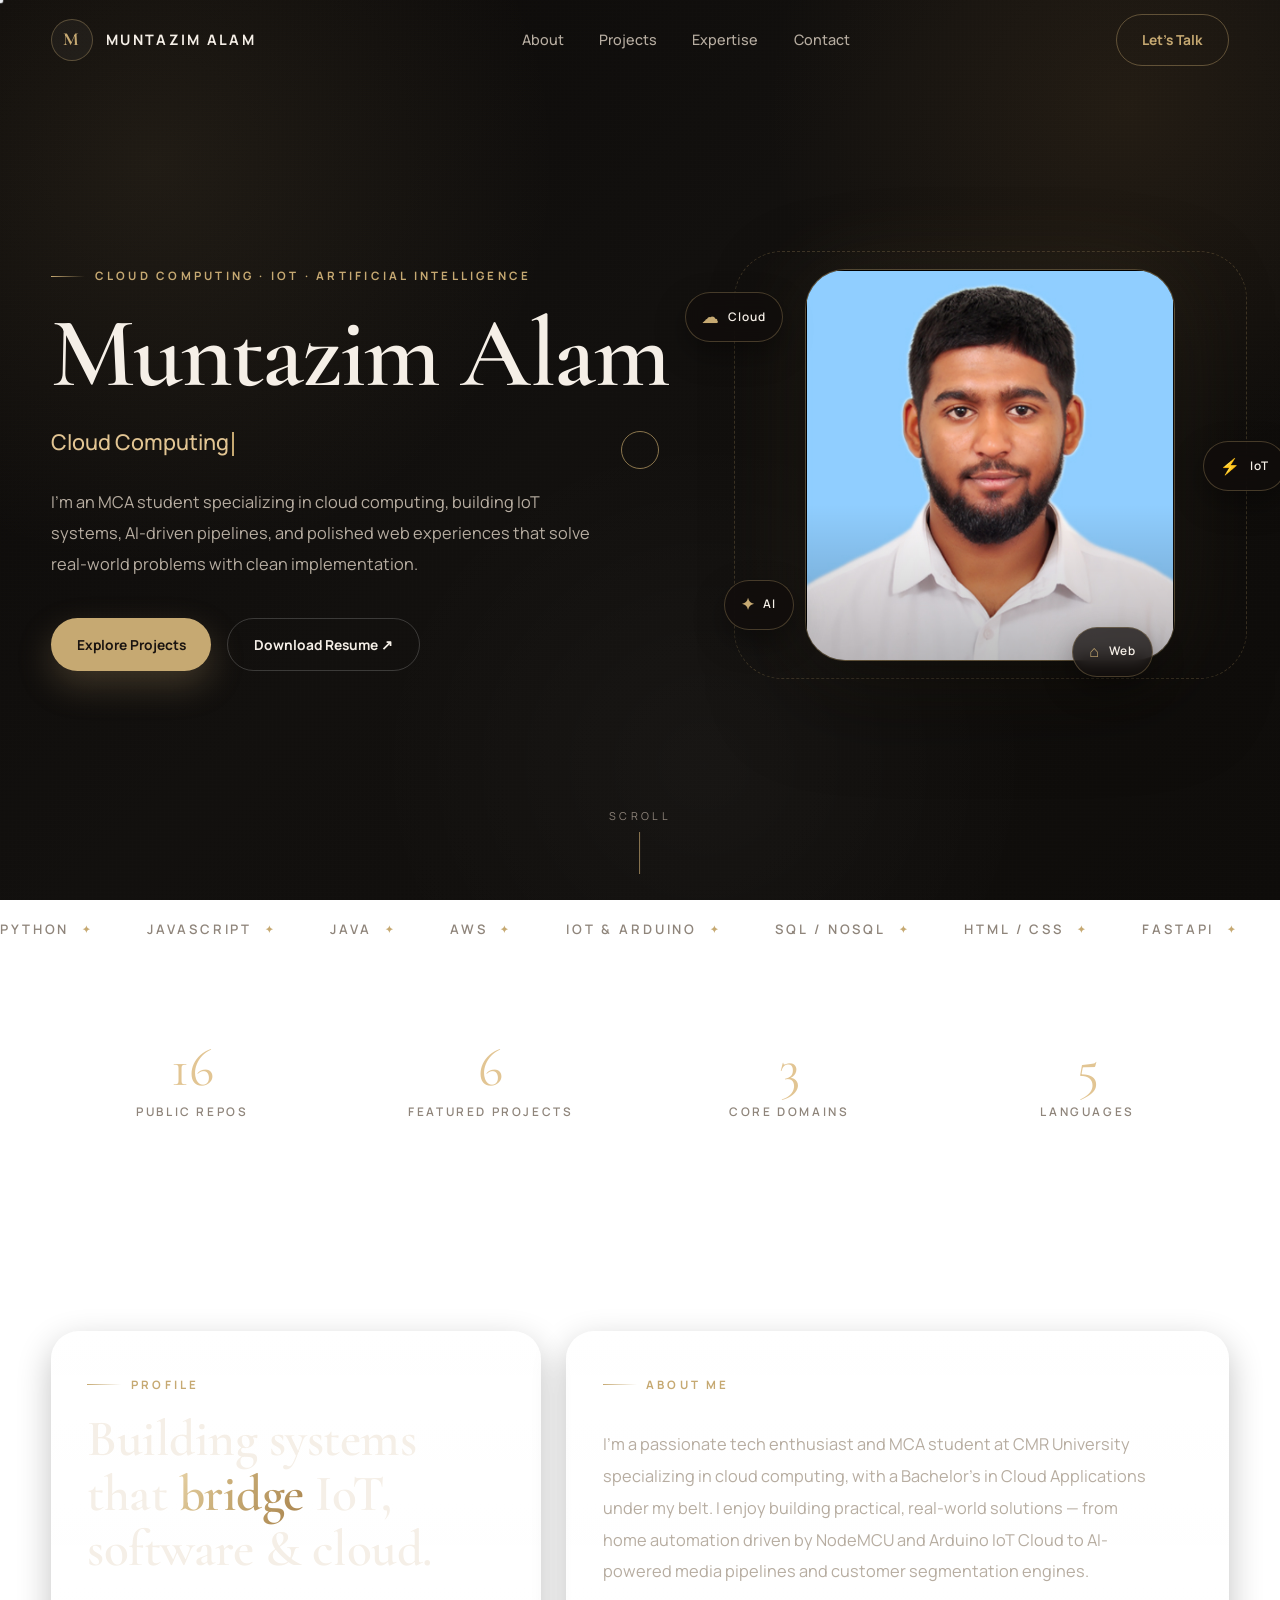
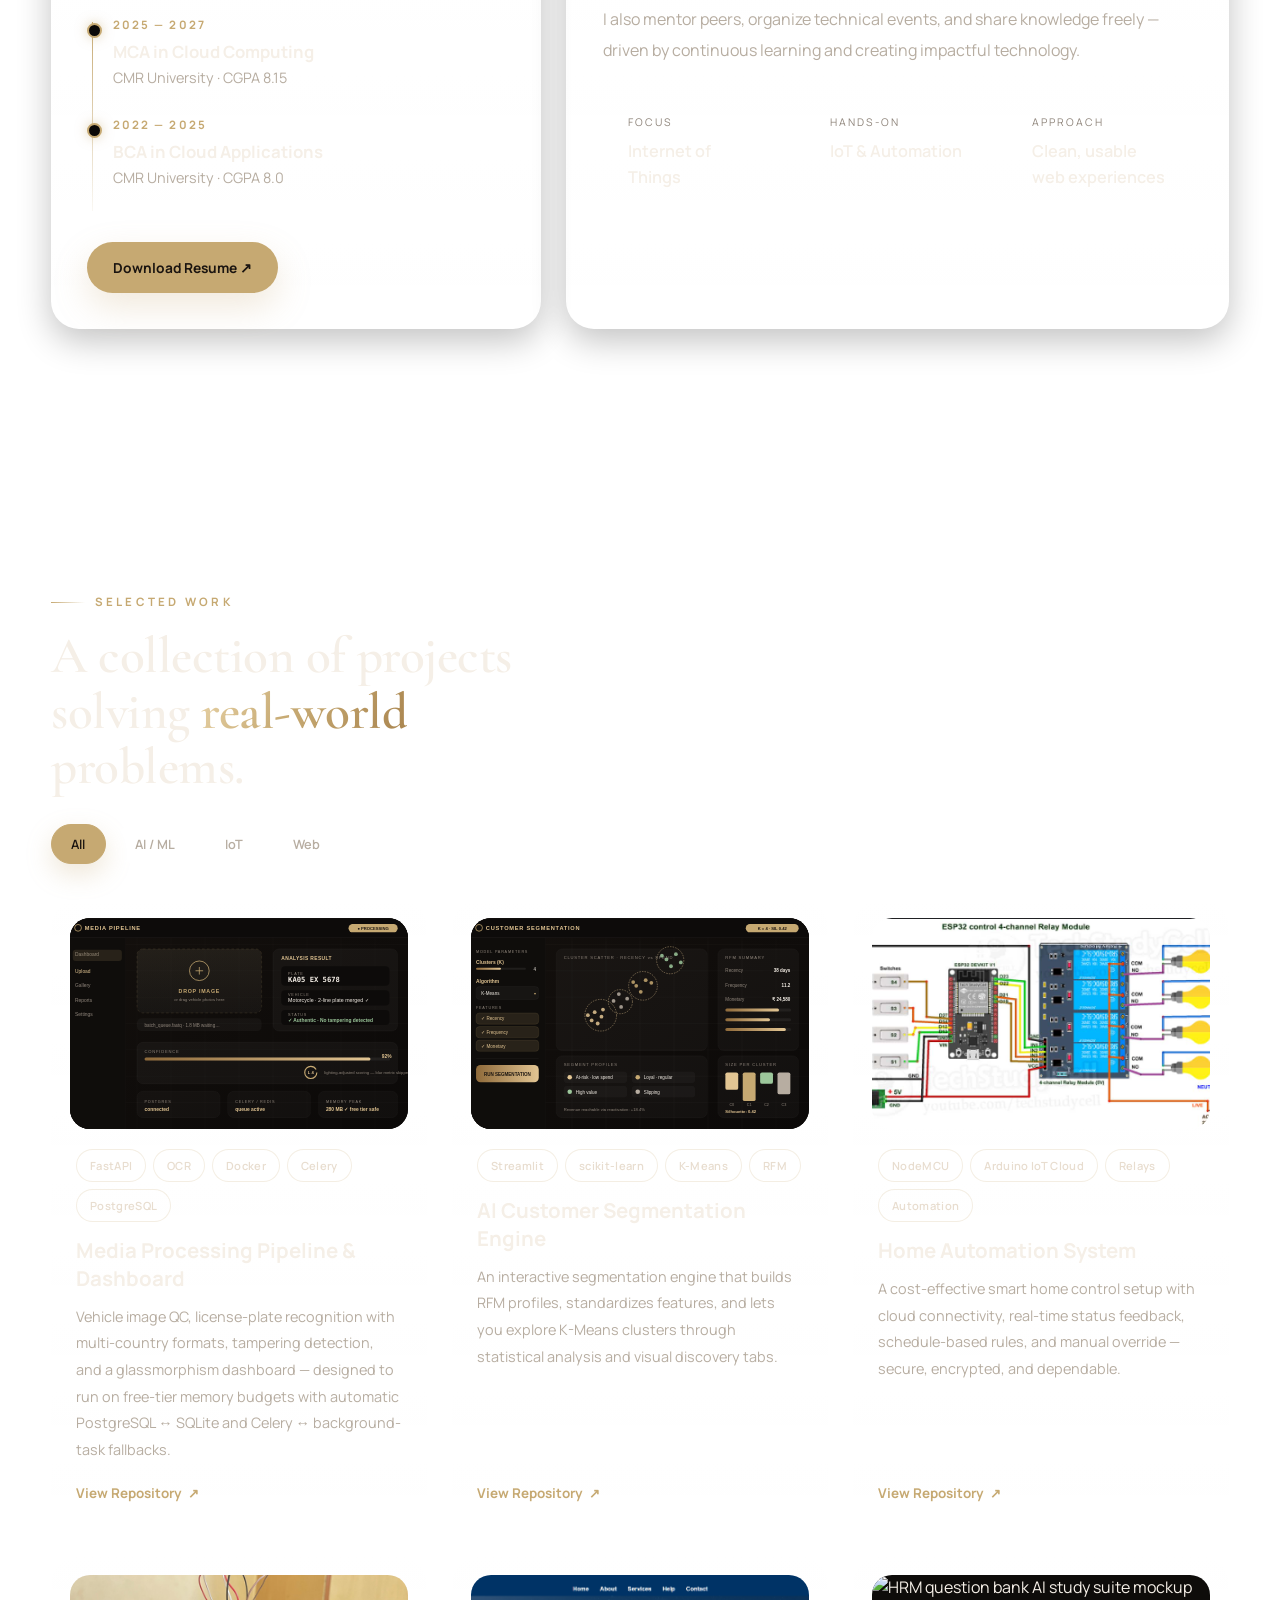
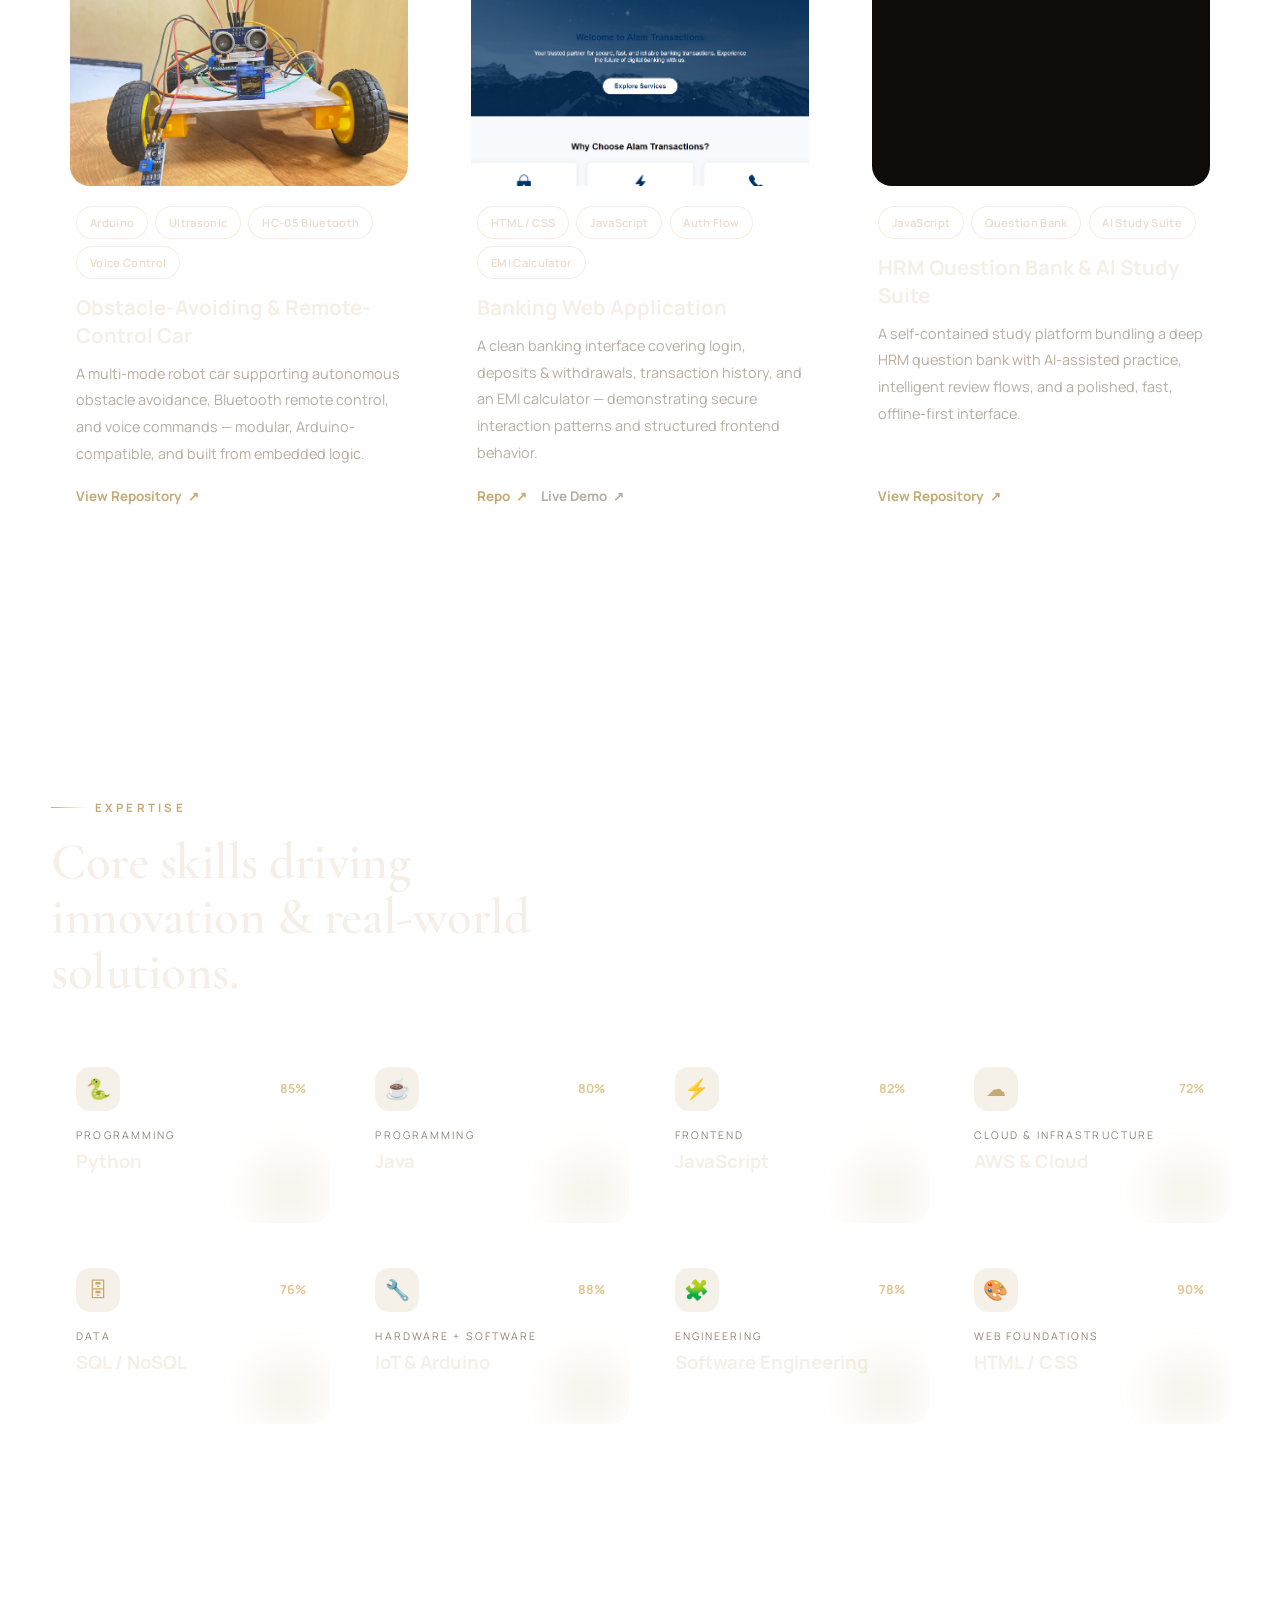
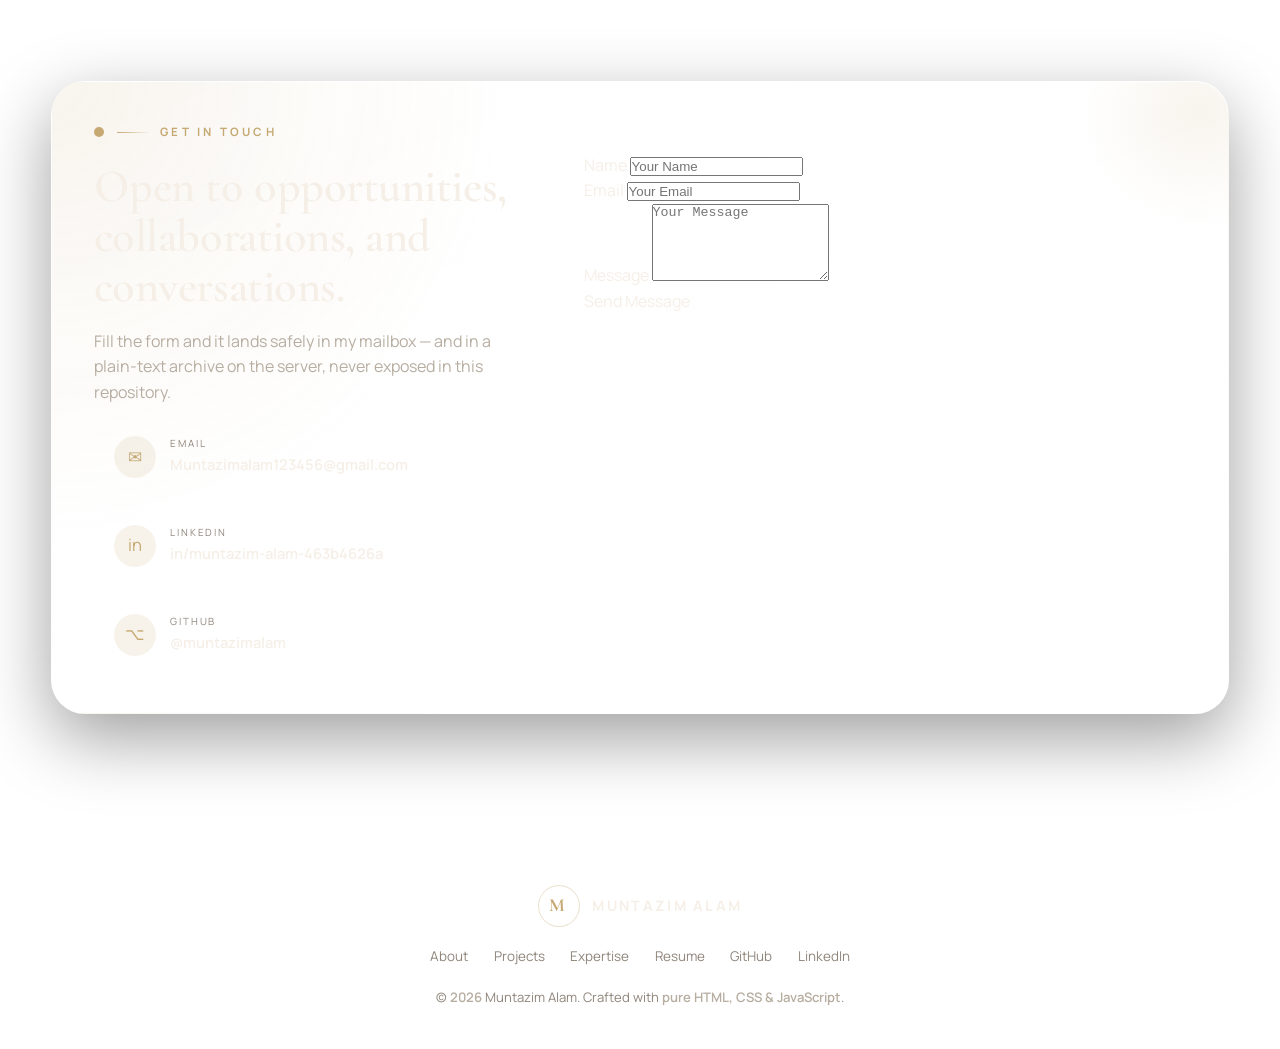
==== commit b8a4584f: "Update index.html" ====
--- a/index.html
+++ b/index.html
@@ -466,7 +466,7 @@
               <form action="https://api.web3forms.com/submit" method="POST" id="contact-form">
     
     <!-- Replace the value below with your actual Access Key from https://web3forms.com/ -->
-    <input type="hidden" name="access_key" value="YOUR_ACTUAL_ACCESS_KEY_HERE">
+    <input type="hidden" name="access_key" value="1474ba00-bcd0-41ef-b38b-fd3374d656b0">
     
     <div class="form-group">
         <label for="name">Name</label>
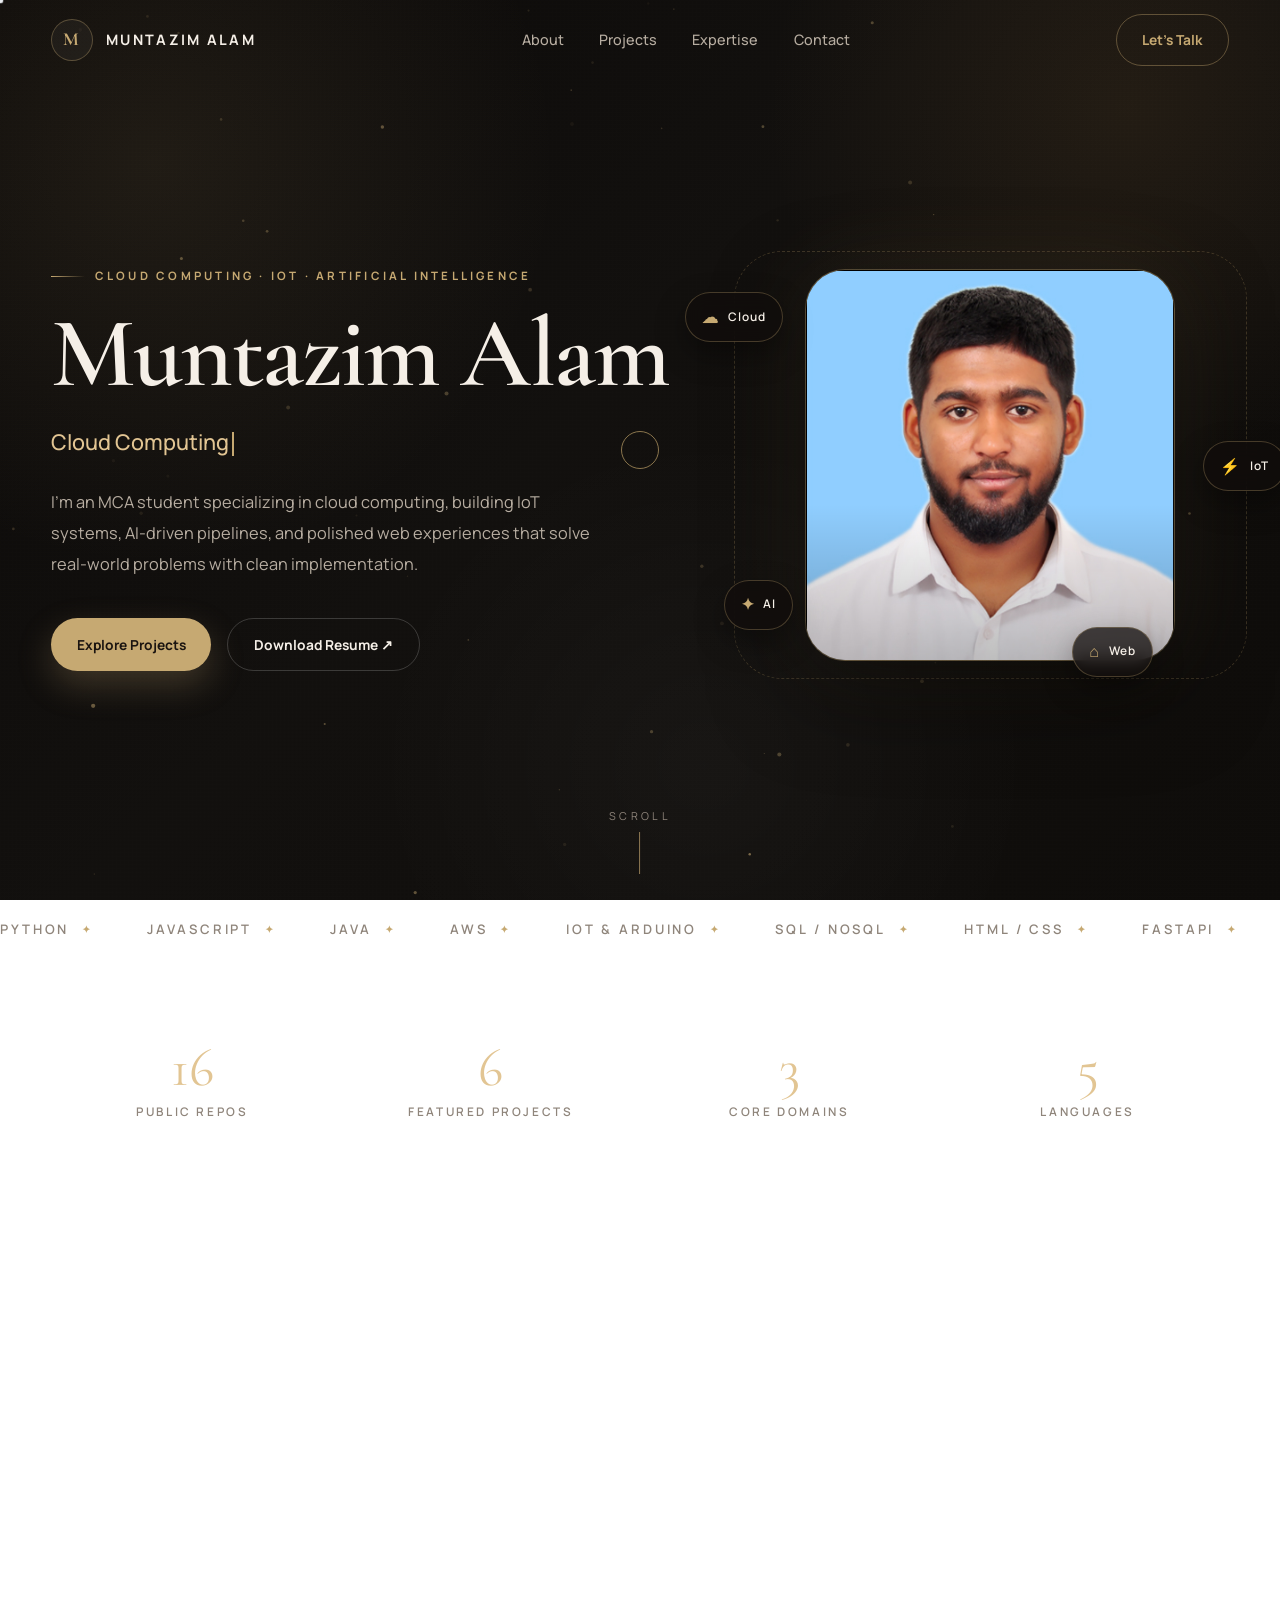
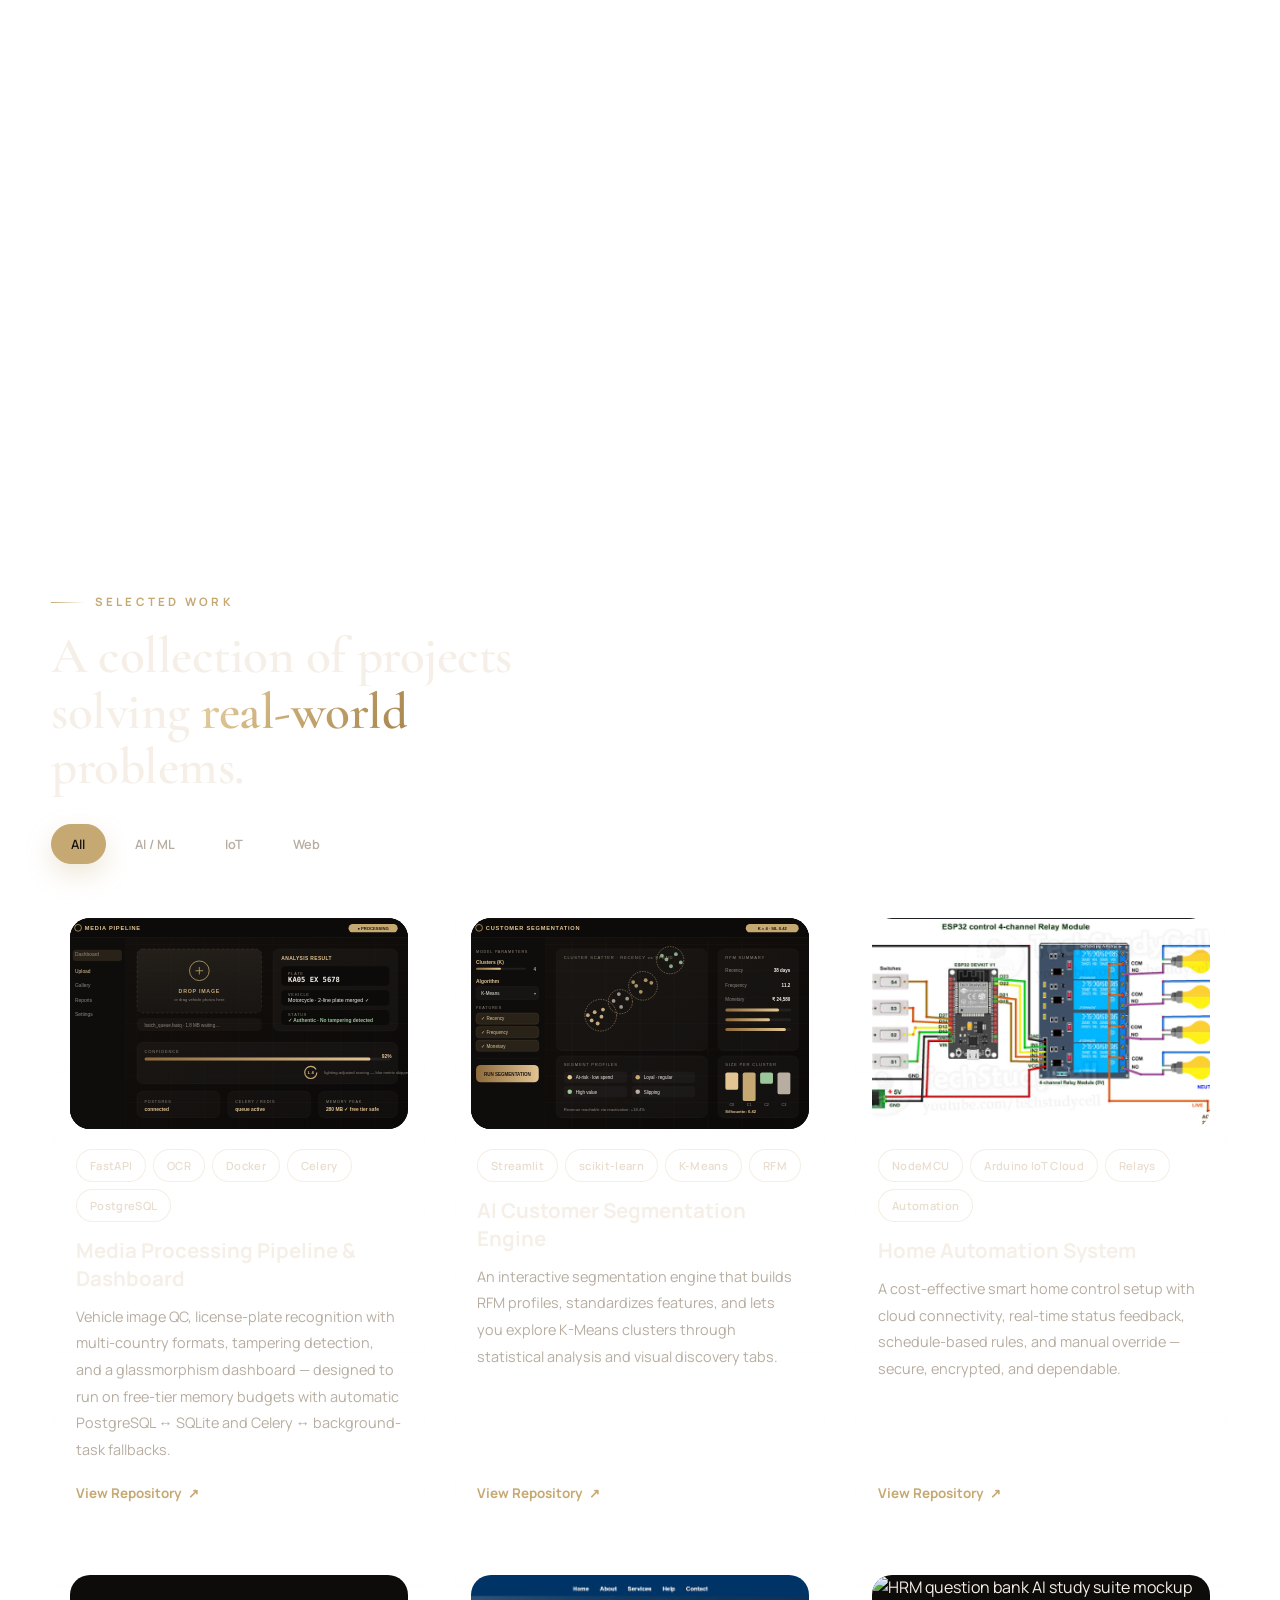
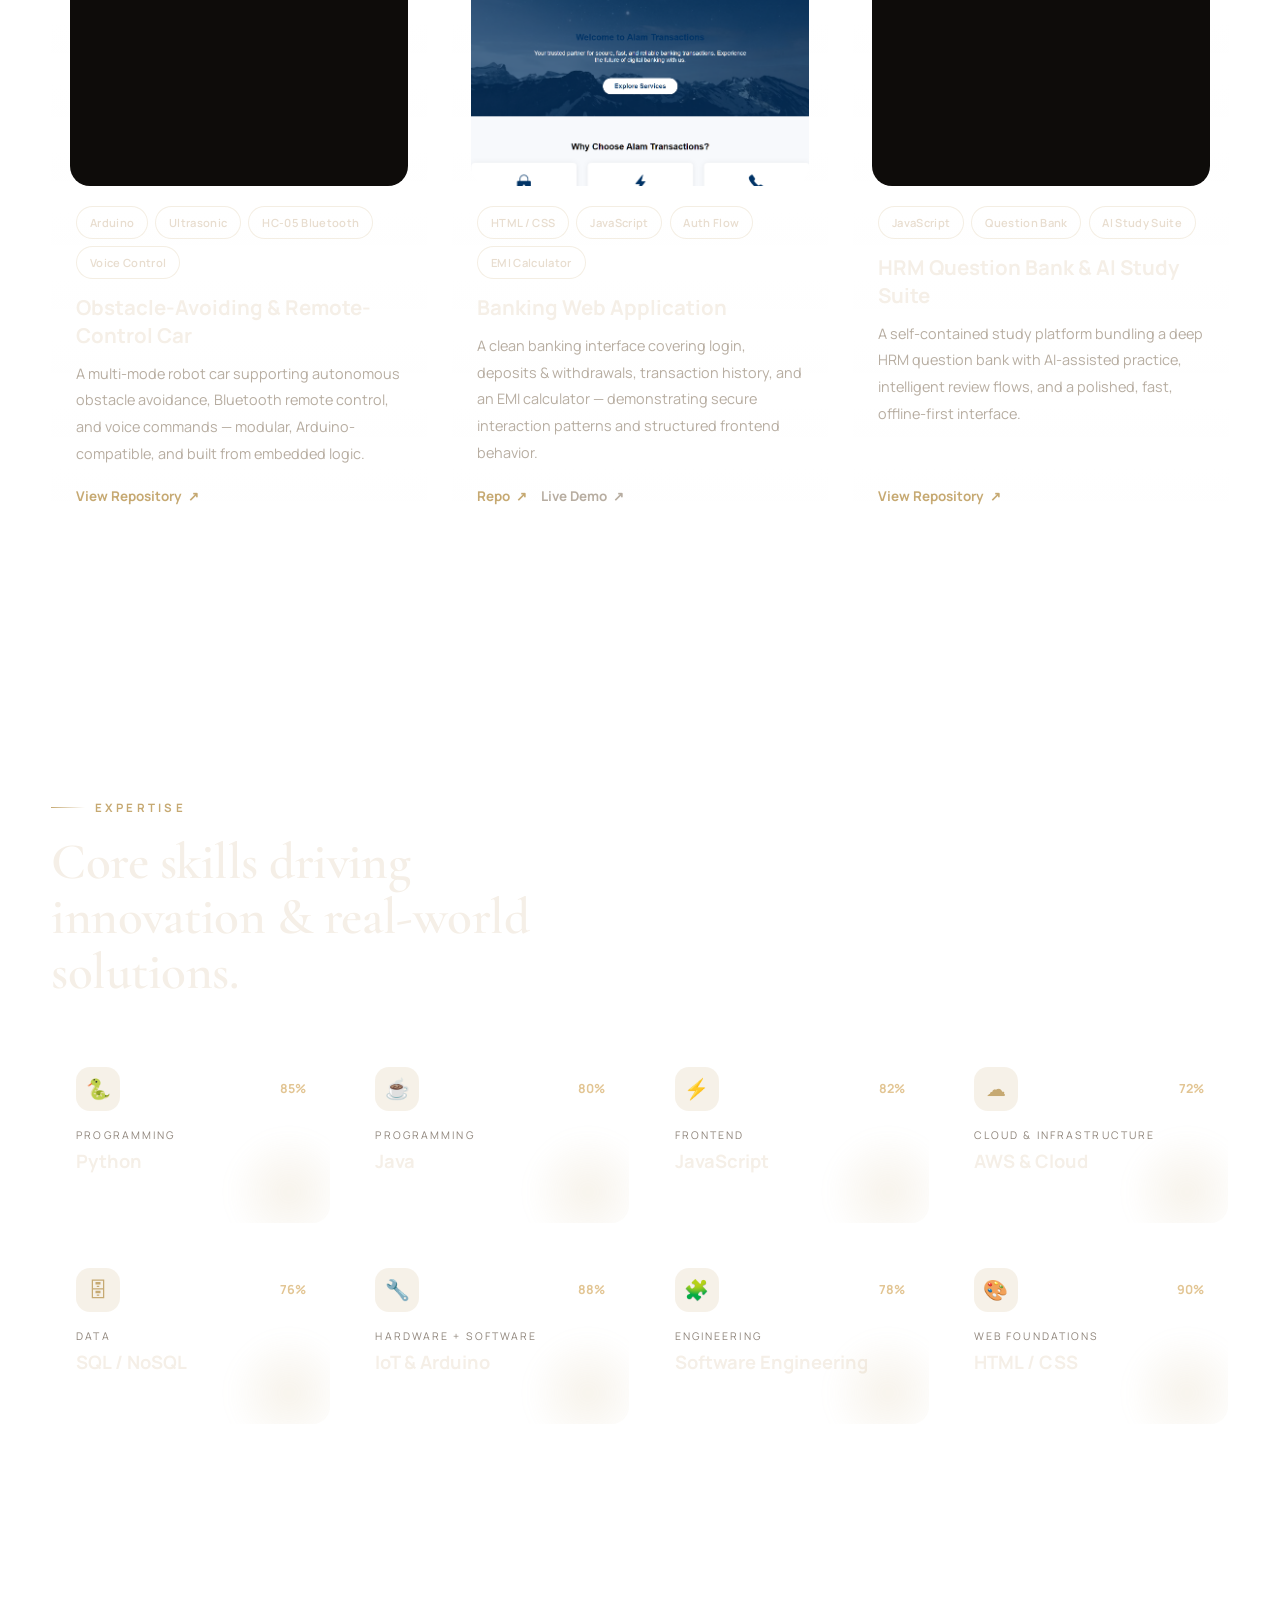
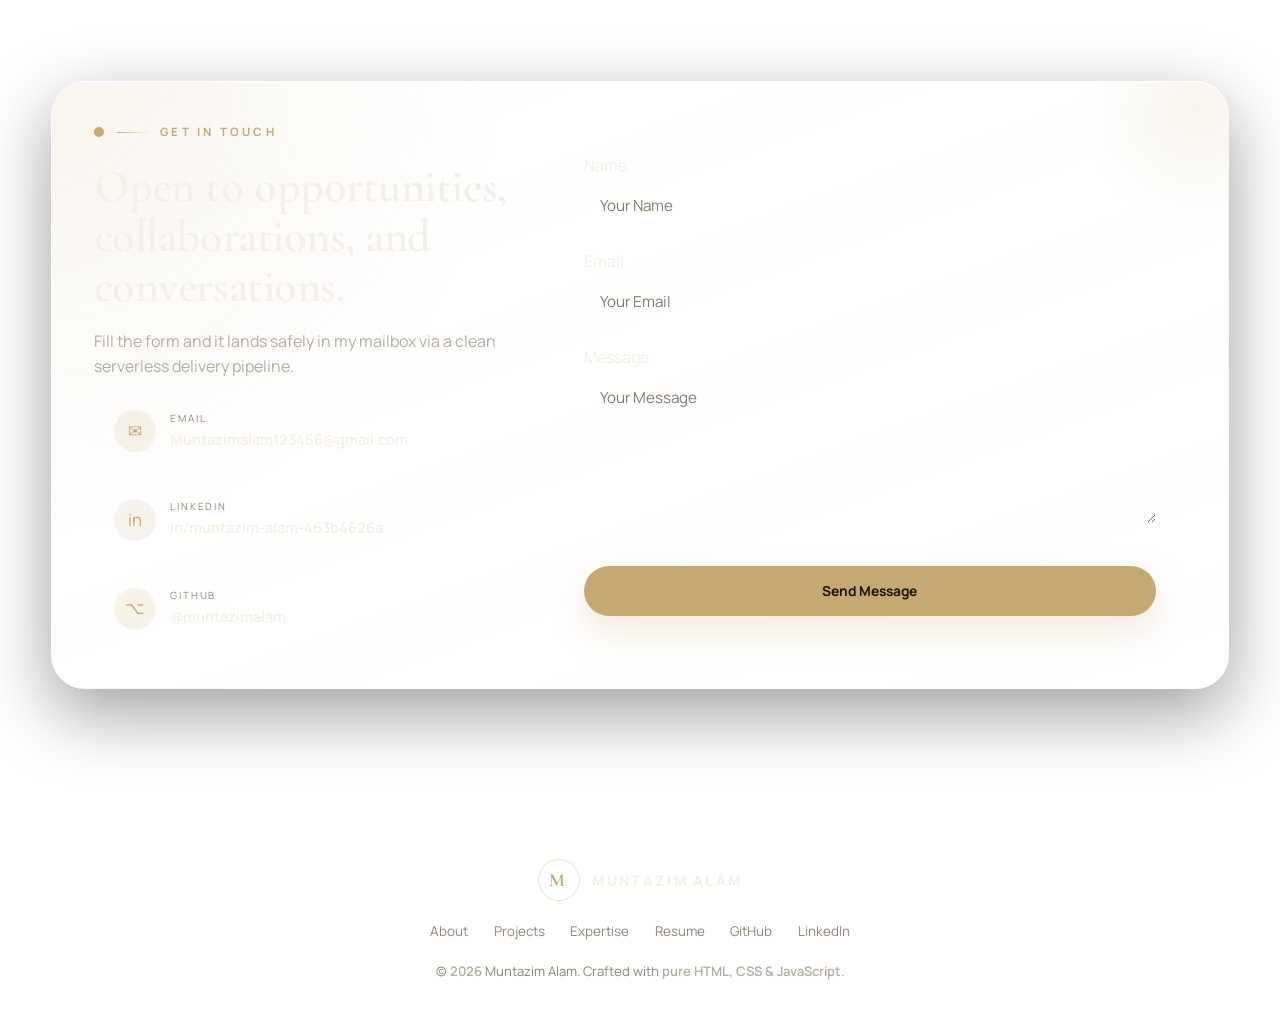
==== commit 65d319ae: "Update index.html" ====
--- a/index.html
+++ b/index.html
@@ -443,8 +443,7 @@
                 Open to opportunities, collaborations, and conversations.
               </h2>
               <p class="section-sub">
-                Fill the form and it lands safely in my mailbox — and in a plain-text archive on the server,
-                never exposed in this repository.
+                Fill the form and it lands safely in my mailbox via a clean serverless delivery pipeline.
               </p>
               <a href="mailto:Muntazimalam123456@gmail.com" class="contact-pill" rel="noopener noreferrer">
                 <span class="ico">✉</span>
@@ -464,30 +463,28 @@
 
             <div class="form-shell">
               <form action="https://api.web3forms.com/submit" method="POST" id="contact-form">
-    
-    <!-- Replace the value below with your actual Access Key from https://web3forms.com/ -->
-    <input type="hidden" name="access_key" value="1474ba00-bcd0-41ef-b38b-fd3374d656b0">
-    
-    <div class="form-group">
-        <label for="name">Name</label>
-        <input type="text" id="name" name="name" placeholder="Your Name" required>
-    </div>
-
-    <div class="form-group">
-        <label for="email">Email</label>
-        <input type="email" id="email" name="email" placeholder="Your Email" required>
-    </div>
-
-    <div class="form-group">
-        <label for="message">Message</label>
-        <textarea id="message" name="message" rows="5" placeholder="Your Message" required></textarea>
-    </div>
-
-    <!-- Optional: Feedback message element used by main.js -->
-    <div id="form-result" class="form-result"></div>
-
-    <button type="submit" class="submit-btn">Send Message</button>
-</form>
+                <!-- Web3Forms Access Key -->
+                <input type="hidden" name="access_key" value="1474ba00-bcd0-41ef-b38b-fd3374d656b0">
+                
+                <div class="form-group">
+                    <label for="name">Name</label>
+                    <input type="text" id="name" name="name" class="field" placeholder="Your Name" required>
+                </div>
+
+                <div class="form-group" style="margin-top: 1rem;">
+                    <label for="email">Email</label>
+                    <input type="email" id="email" name="email" class="field" placeholder="Your Email" required>
+                </div>
+
+                <div class="form-group" style="margin-top: 1rem;">
+                    <label for="message">Message</label>
+                    <textarea id="message" name="message" rows="5" class="field" placeholder="Your Message" required></textarea>
+                </div>
+
+                <div id="form-result" class="form-result" style="margin-top: 1rem;"></div>
+
+                <button type="submit" class="btn btn-solid" style="margin-top: 1.2rem; width: 100%;">Send Message</button>
+              </form>
             </div>
           </div>
         </div>
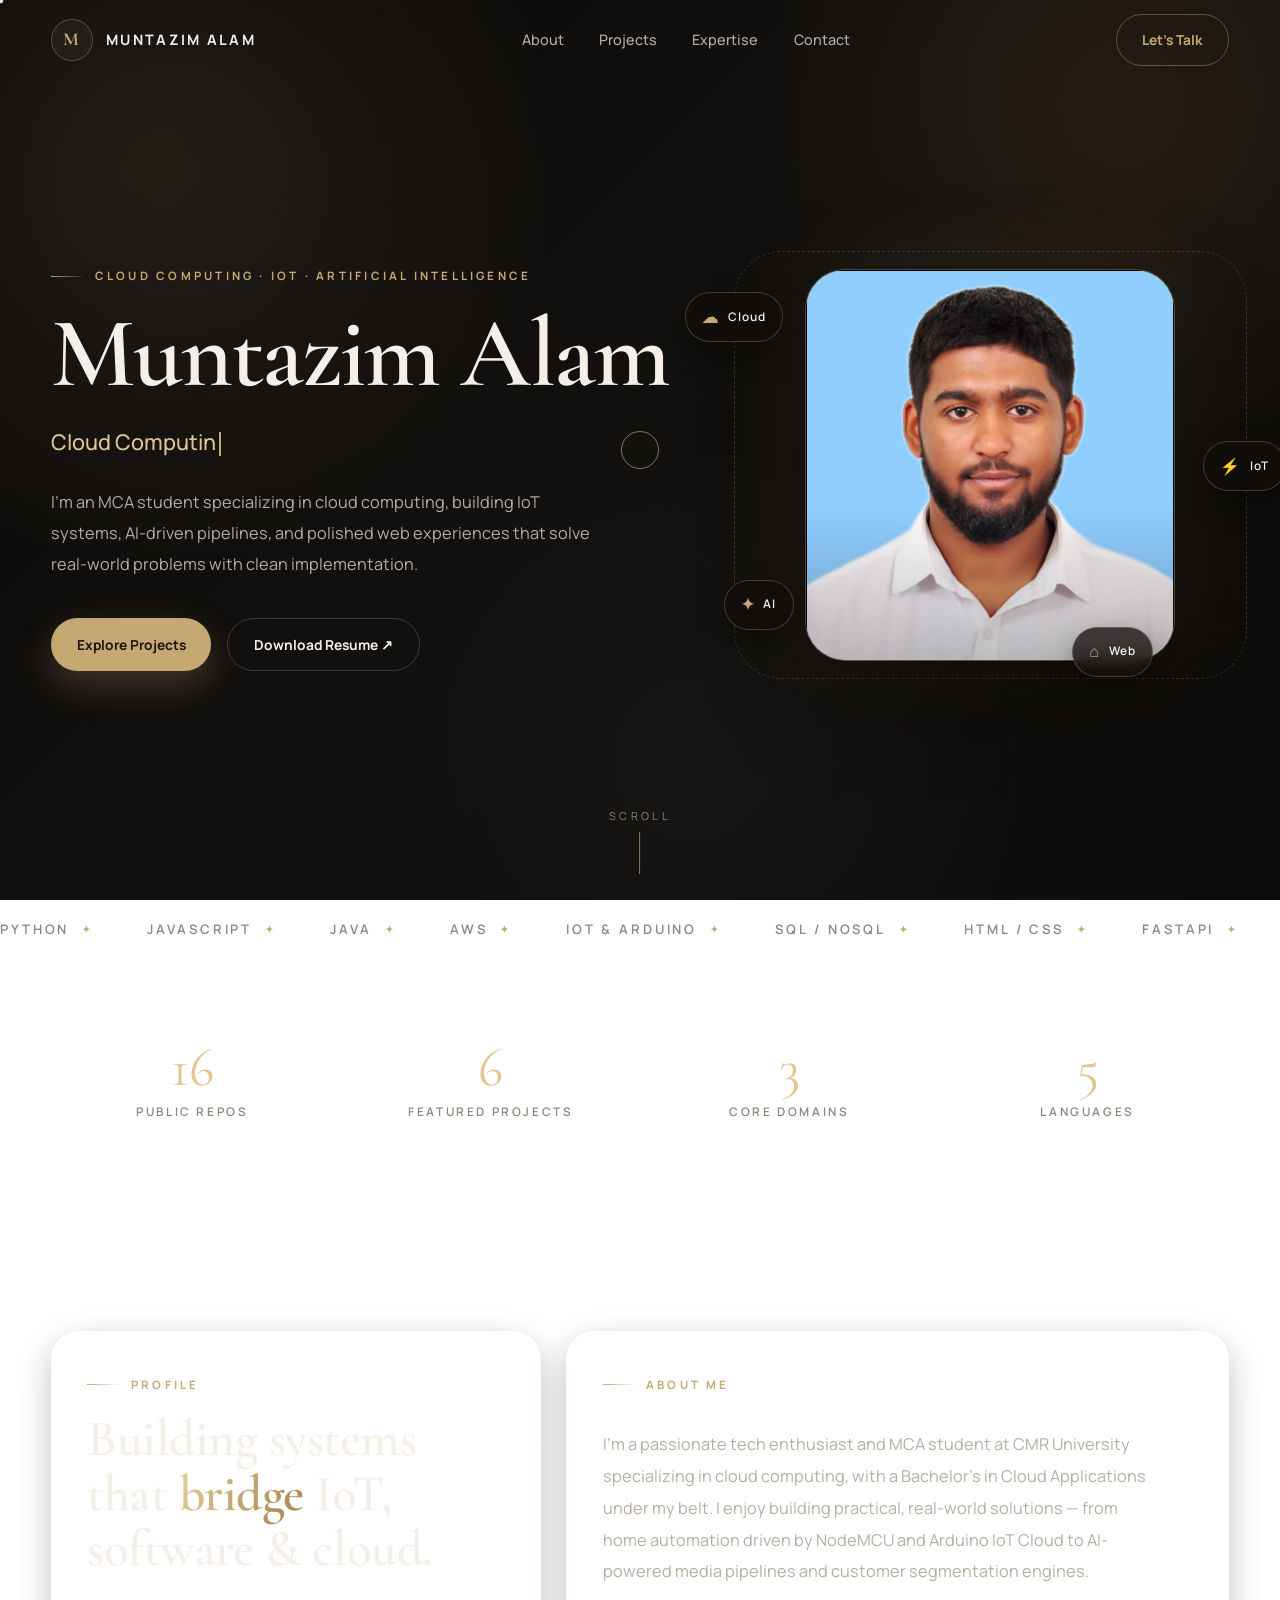
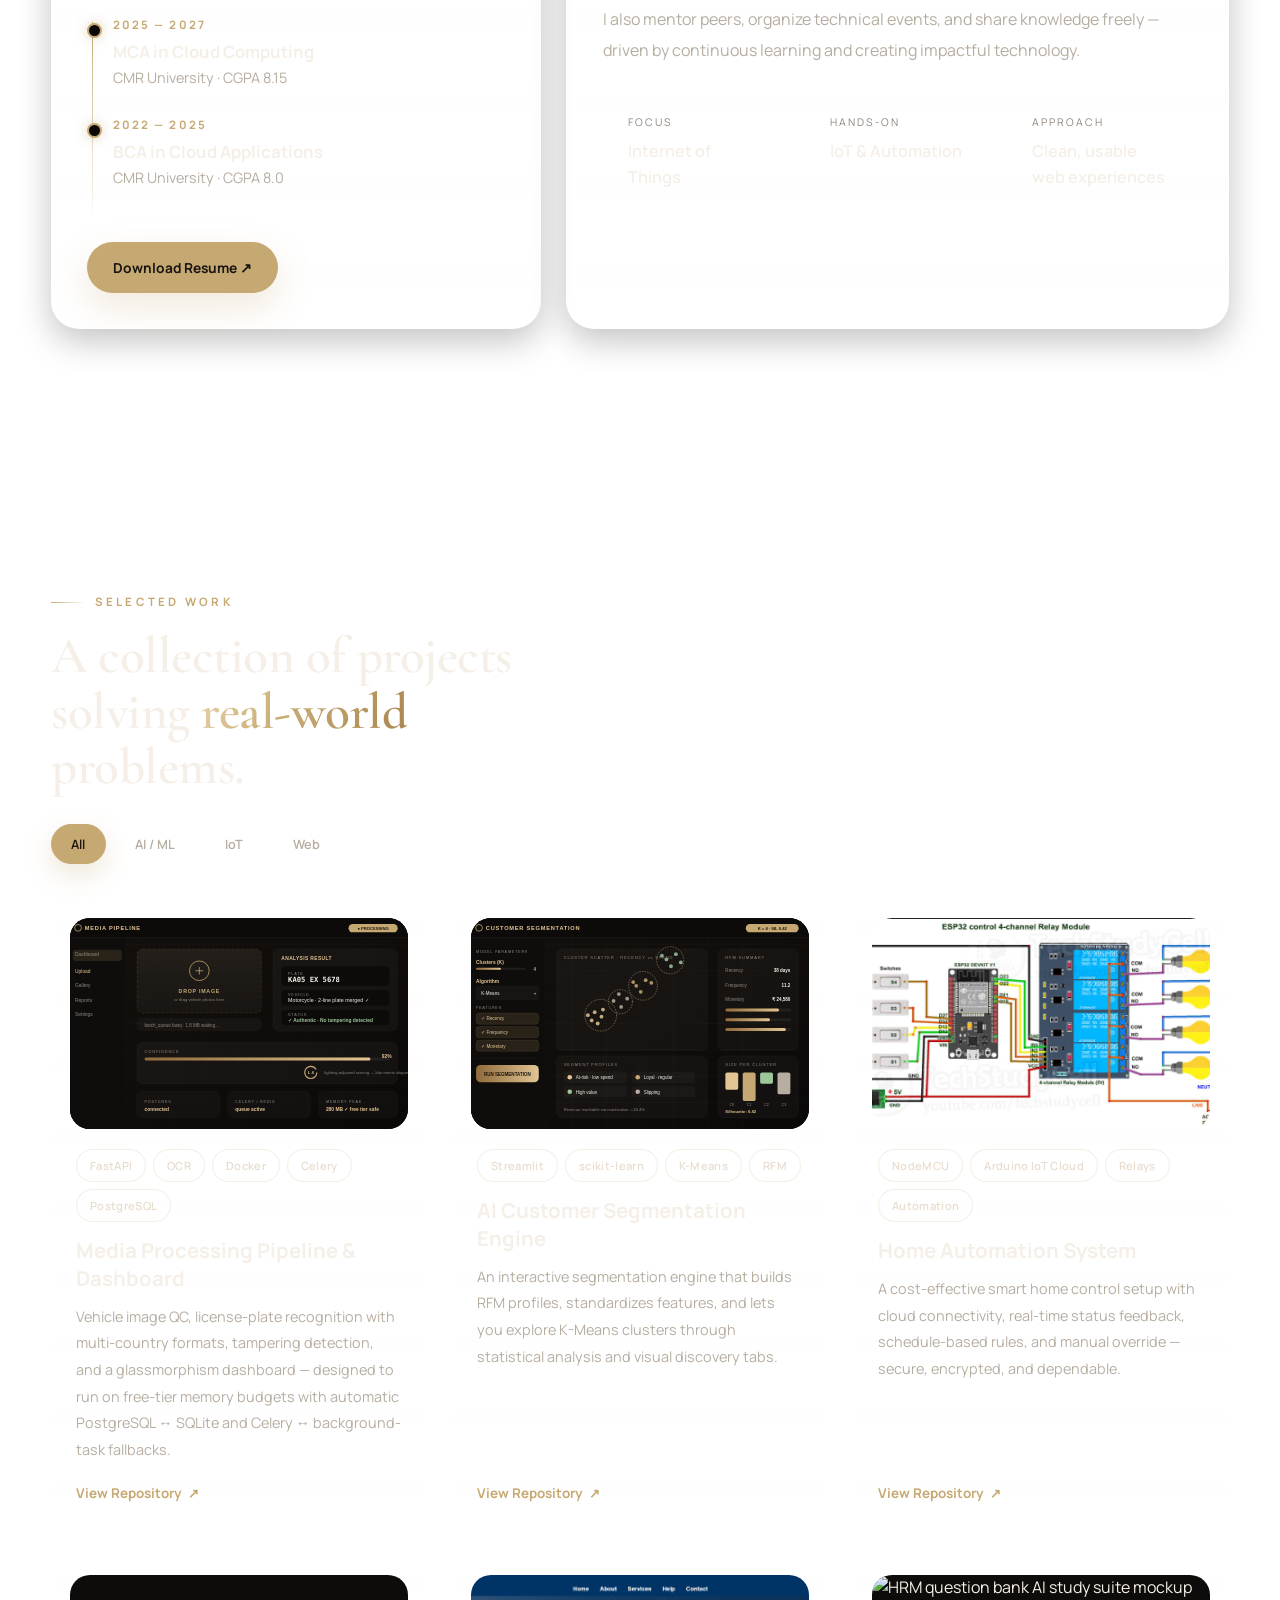
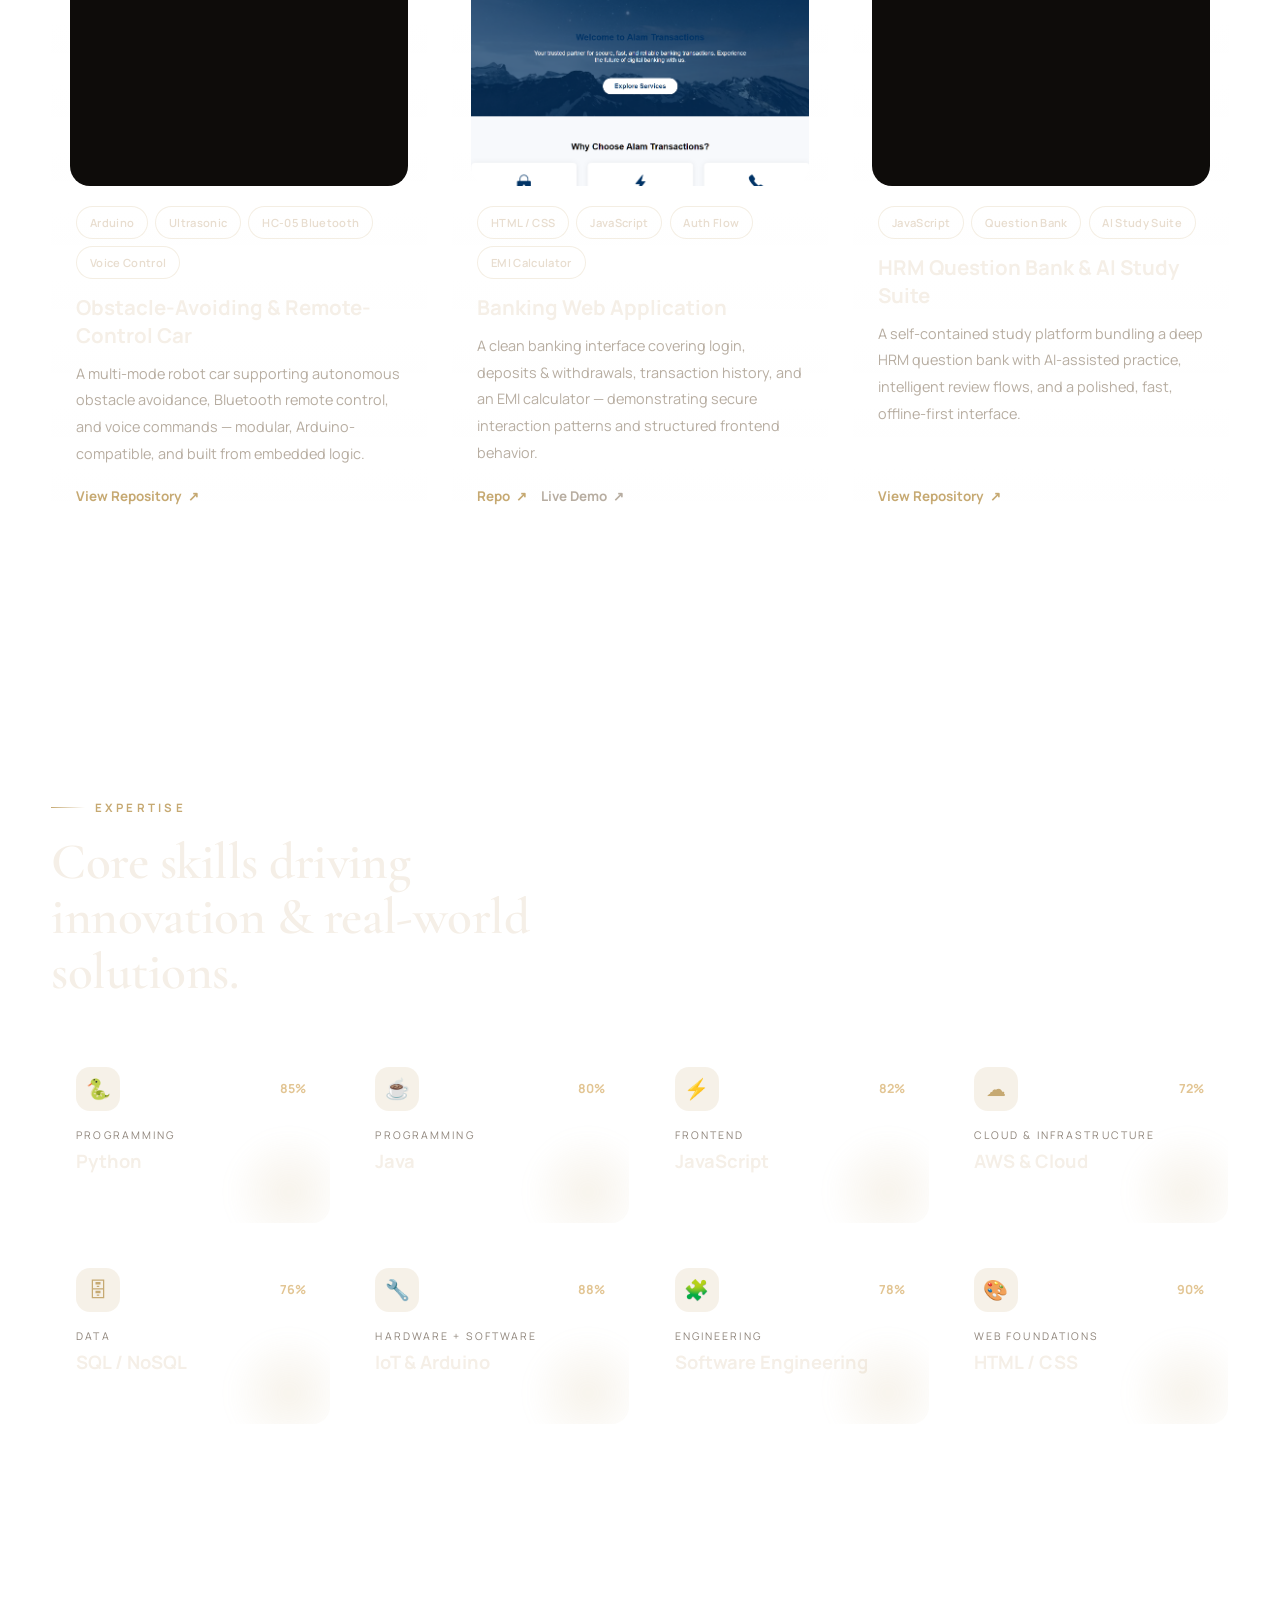
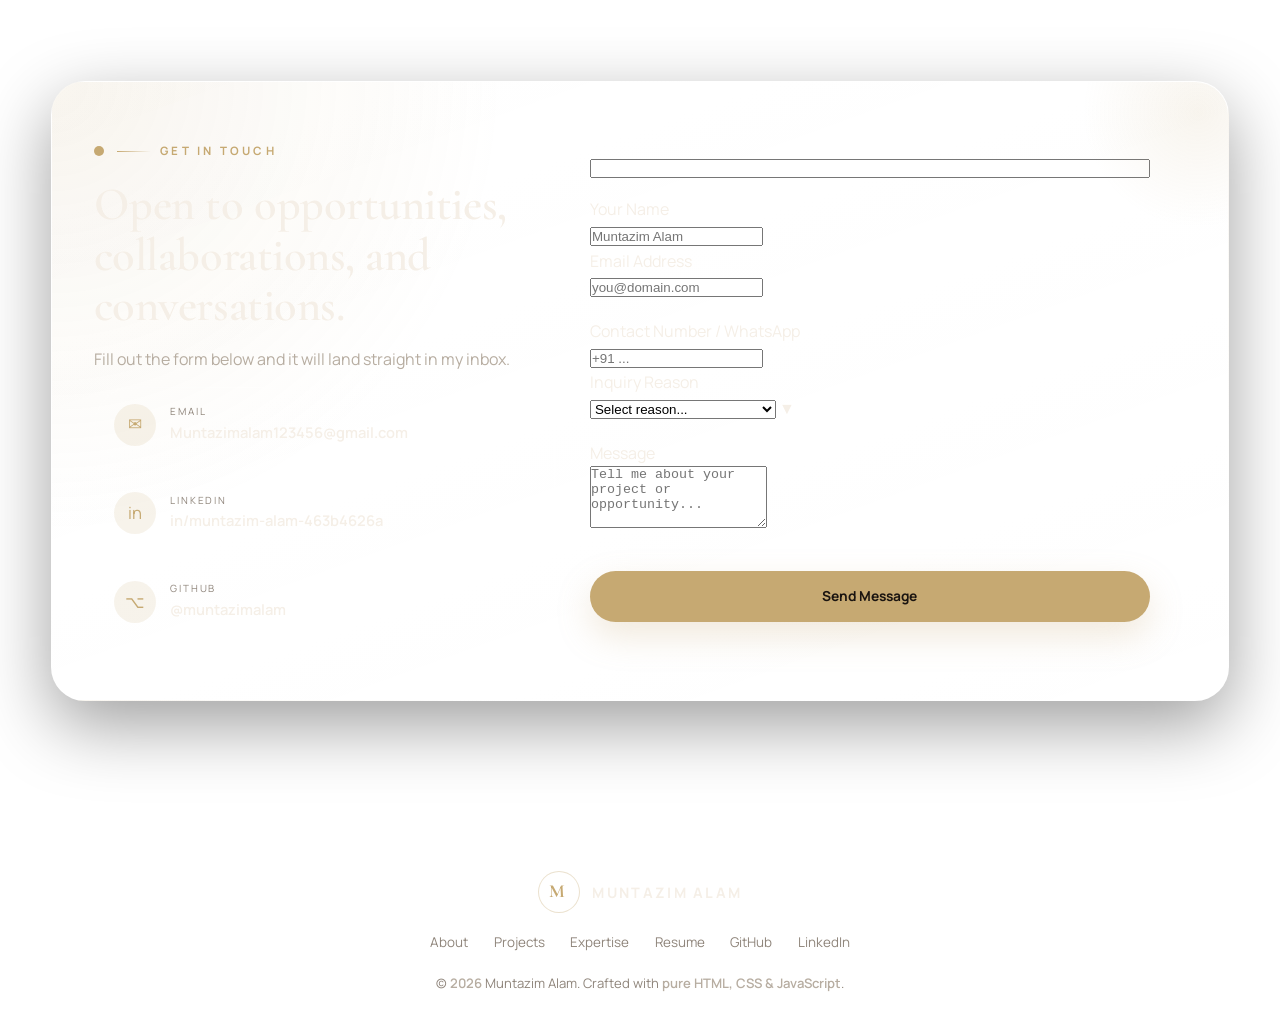
==== commit 0f6aa40a: "Revise contact form and improve user prompts" ====
--- a/index.html
+++ b/index.html
@@ -443,7 +443,7 @@
                 Open to opportunities, collaborations, and conversations.
               </h2>
               <p class="section-sub">
-                Fill the form and it lands safely in my mailbox via a clean serverless delivery pipeline.
+                Fill out the form below and it will land straight in my inbox.
               </p>
               <a href="mailto:Muntazimalam123456@gmail.com" class="contact-pill" rel="noopener noreferrer">
                 <span class="ico">✉</span>
@@ -466,24 +466,58 @@
                 <!-- Web3Forms Access Key -->
                 <input type="hidden" name="access_key" value="1474ba00-bcd0-41ef-b38b-fd3374d656b0">
                 
-                <div class="form-group">
-                    <label for="name">Name</label>
-                    <input type="text" id="name" name="name" class="field" placeholder="Your Name" required>
-                </div>
-
-                <div class="form-group" style="margin-top: 1rem;">
-                    <label for="email">Email</label>
-                    <input type="email" id="email" name="email" class="field" placeholder="Your Email" required>
-                </div>
-
-                <div class="form-group" style="margin-top: 1rem;">
-                    <label for="message">Message</label>
-                    <textarea id="message" name="message" rows="5" class="field" placeholder="Your Message" required></textarea>
-                </div>
-
-                <div id="form-result" class="form-result" style="margin-top: 1rem;"></div>
-
-                <button type="submit" class="btn btn-solid" style="margin-top: 1.2rem; width: 100%;">Send Message</button>
+                <!-- Honeypot Spam Protection -->
+                <input type="text" name="website" class="hp-field" tabindex="-1" autocomplete="off">
+
+                <div class="form-row">
+                  <div class="field-group">
+                    <label for="name">Your Name</label>
+                    <div class="field-wrap">
+                      <input type="text" id="name" name="name" class="field" placeholder="Muntazim Alam" required />
+                    </div>
+                  </div>
+                  <div class="field-group">
+                    <label for="email">Email Address</label>
+                    <div class="field-wrap">
+                      <input type="email" id="email" name="email" class="field" placeholder="you@domain.com" required />
+                    </div>
+                  </div>
+                </div>
+
+                <div class="form-row">
+                  <div class="field-group">
+                    <label for="contact">Contact Number / WhatsApp</label>
+                    <div class="field-wrap">
+                      <input type="tel" id="contact" name="contact" class="field" placeholder="+91 ..." />
+                    </div>
+                  </div>
+                  <div class="field-group">
+                    <label for="reason">Inquiry Reason</label>
+                    <div class="field-wrap select-wrap">
+                      <select id="reason" name="reason" class="field" required>
+                        <option value="" disabled selected>Select reason...</option>
+                        <option value="job">Job / Internship Opportunity</option>
+                        <option value="project">Project Collaboration</option>
+                        <option value="freelance">Freelance / Consulting</option>
+                        <option value="other">General Inquiry</option>
+                      </select>
+                      <span class="select-arrow" aria-hidden="true">▼</span>
+                    </div>
+                  </div>
+                </div>
+
+                <div class="field-group" style="margin-bottom: 1rem;">
+                  <label for="message">Message</label>
+                  <div class="field-wrap">
+                    <textarea id="message" name="message" class="field" rows="4" placeholder="Tell me about your project or opportunity..." required></textarea>
+                  </div>
+                </div>
+
+                <div id="form-result" class="form-status info" style="display: none;"></div>
+
+                <button type="submit" id="submitBtn" class="btn btn-solid" style="width: 100%;">
+                  <span>Send Message</span>
+                </button>
               </form>
             </div>
           </div>
--- a/css/styles.css
+++ b/css/styles.css
@@ -567,7 +567,7 @@
 }
 .skill-tile .pct { margin-left: auto; font-size: 0.78rem; font-weight: 700; color: var(--accent-bright); }
 
-/* ---------------- Contact ---------------- */
+/* ---------------- Contact Form Shell Fix ---------------- */
 
 .contact-card {
   border-radius: 34px; position: relative; overflow: hidden;
@@ -582,7 +582,19 @@
   border-radius: 50%; background: radial-gradient(circle, rgba(198,169,114,0.12), transparent 68%);
   pointer-events: none;
 }
-.contact-grid { display: grid; gap: 2.4rem; padding: clamp(1.4rem, 3.5vw, 2.6rem); }
+.contact-grid { 
+  display: grid; 
+  gap: 2.4rem; 
+  padding: clamp(1.4rem, 3.5vw, 2.6rem); 
+  grid-template-columns: 1fr; 
+}
+
+@media (min-width: 1024px) {
+  .contact-grid { 
+    grid-template-columns: 0.8fr 1.2fr; 
+    align-items: center; 
+  }
+}
 
 .contact-pill {
   display: inline-flex; align-items: center; gap: 0.9rem;
@@ -602,55 +614,82 @@
 .form-shell {
   border-radius: 26px; border: 1px solid var(--line);
   background: rgba(255,255,255,0.025);
-  padding: clamp(1.2rem, 3vw, 1.8rem);
-}
-.form-row { display: grid; gap: 1rem; margin-bottom: 1rem; }
-.field-group label { display: block; font-size: 0.8rem; font-weight: 700; margin-bottom: 0.5rem; color: var(--text); }
-.field-wrap {
-  border: 1px solid rgba(255,255,255,0.1); border-radius: var(--radius-sm);
-  background: rgba(7,7,7,0.18);
-  transition: border-color var(--speed), box-shadow var(--speed), transform var(--speed);
-}
-.field-wrap:focus-within {
-  border-color: rgba(198,169,114,0.55);
-  box-shadow: 0 0 0 4px rgba(198,169,114,0.12);
-}
-.field {
-  width: 100%; padding: 0.95rem 1rem; border: none; outline: none;
-  background: transparent; color: var(--text); font: inherit; font-size: 0.95rem;
-}
-.field::placeholder { color: #847b72; }
-.field-wrap select.field { appearance: none; -webkit-appearance: none; cursor: pointer; }
-select.field { color-scheme: dark; }
-select.field:invalid { color: rgba(196,181,160,0.55); }
-select.field option { color: #f5efe4; background: #15110d; }
-
-.select-wrap { position: relative; display: block; }
-.select-arrow {
-  position: absolute; right: 1rem; top: 50%; transform: translateY(-50%);
-  pointer-events: none; color: var(--accent); font-size: 0.7rem;
-}
-
-.hp-field { position: absolute; left: -9999px; opacity: 0; height: 0; overflow: hidden; }
-
-.form-status {
-  display: flex; align-items: flex-start; gap: 0.6rem;
-  border-radius: var(--radius-sm); padding: 0.85rem 1rem;
-  font-size: 0.88rem; line-height: 1.6; margin-top: 1rem;
-  border: 1px solid transparent;
-}
-.form-status.success { color: var(--success); border-color: rgba(156,199,155,0.3); background: rgba(156,199,155,0.07); }
-.form-status.error { color: var(--danger); border-color: rgba(231,165,179,0.3); background: rgba(231,165,179,0.07); }
-.form-status.info { color: var(--muted); border-color: var(--line); background: rgba(255,255,255,0.03); }
-
-.spinner {
-  width: 14px; height: 14px; flex: none;
-  border: 2px solid rgba(198,169,114,0.3); border-top-color: var(--accent);
-  border-radius: 50%; animation: spin 0.8s linear infinite;
-}
-@keyframes spin { to { transform: rotate(360deg); } }
-
-.btn[disabled] { opacity: 0.65; cursor: not-allowed; }
+  padding: clamp(1.5rem, 3vw, 2.2rem);
+  width: 100%;
+}
+
+#contact-form {
+  display: flex;
+  flex-direction: column;
+  gap: 1.2rem;
+  width: 100%;
+}
+
+.form-group {
+  display: flex;
+  flex-direction: column;
+  gap: 0.4rem;
+  width: 100%;
+}
+
+.form-group label {
+  font-size: 0.8rem;
+  font-weight: 700;
+  color: var(--text);
+  letter-spacing: 0.05em;
+}
+
+.form-group input,
+.form-group textarea {
+  width: 100%;
+  padding: 0.95rem 1rem;
+  border: 1px solid rgba(255, 255, 255, 0.12);
+  border-radius: var(--radius-sm);
+  background: rgba(7, 7, 7, 0.4);
+  color: var(--text);
+  font: inherit;
+  font-size: 0.95rem;
+  outline: none;
+  transition: border-color 0.25s, box-shadow 0.25s;
+}
+
+.form-group input:focus,
+.form-group textarea:focus {
+  border-color: rgba(198, 169, 114, 0.6);
+  box-shadow: 0 0 0 4px rgba(198, 169, 114, 0.12);
+}
+
+.form-group input::placeholder,
+.form-group textarea::placeholder {
+  color: #847b72;
+}
+
+.submit-btn {
+  margin-top: 0.4rem;
+  background: var(--accent);
+  color: #1a1410;
+  padding: 0.95rem 1.6rem;
+  font-weight: 700;
+  font-size: 0.9rem;
+  border-radius: 999px;
+  border: none;
+  cursor: pointer;
+  transition: background 0.3s ease, transform 0.2s ease, box-shadow 0.3s ease;
+  box-shadow: 0 10px 25px rgba(198, 169, 114, 0.2);
+  align-self: flex-start;
+}
+
+.submit-btn:hover {
+  background: var(--accent-bright);
+  transform: translateY(-2px);
+  box-shadow: 0 14px 30px rgba(198, 169, 114, 0.3);
+}
+
+.form-result {
+  font-size: 0.88rem;
+  font-weight: 600;
+  min-height: 1.2rem;
+}
 
 /* Pulse dot */
 .pulse-dot { width: 10px; height: 10px; border-radius: 50%; background: var(--accent); animation: pulseSoft 2.2s infinite; }
@@ -711,7 +750,6 @@
   .about-grid { grid-template-columns: 0.85fr 1.15fr; }
   .projects-grid { grid-template-columns: repeat(3, 1fr); }
   .skills-grid { grid-template-columns: repeat(4, 1fr); }
-  .contact-grid { grid-template-columns: 0.8fr 1.2fr; align-items: start; }
 }
 
 @media (max-width: 900px) {
@@ -731,4 +769,4 @@
   }
   .reveal, .split-char { opacity: 1 !important; transform: none !important; }
   #preloader { display: none; }
-}+}
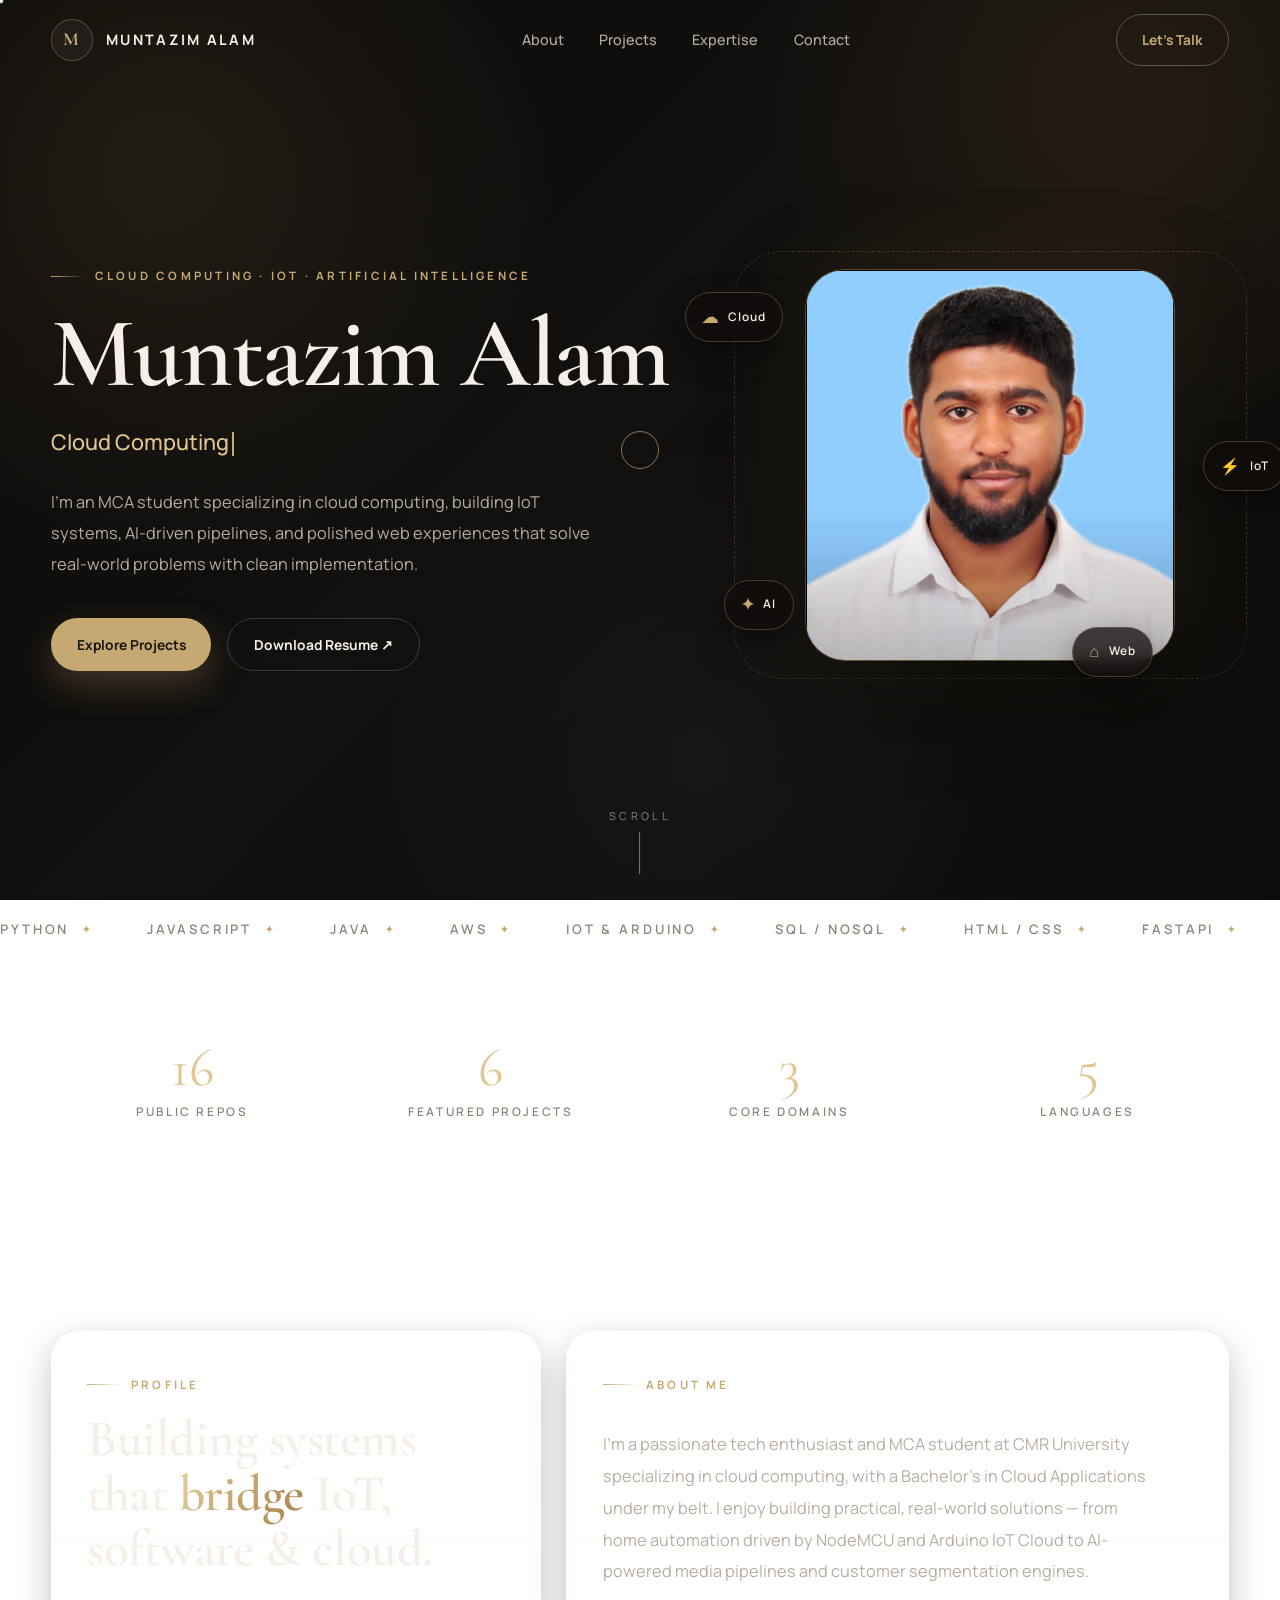
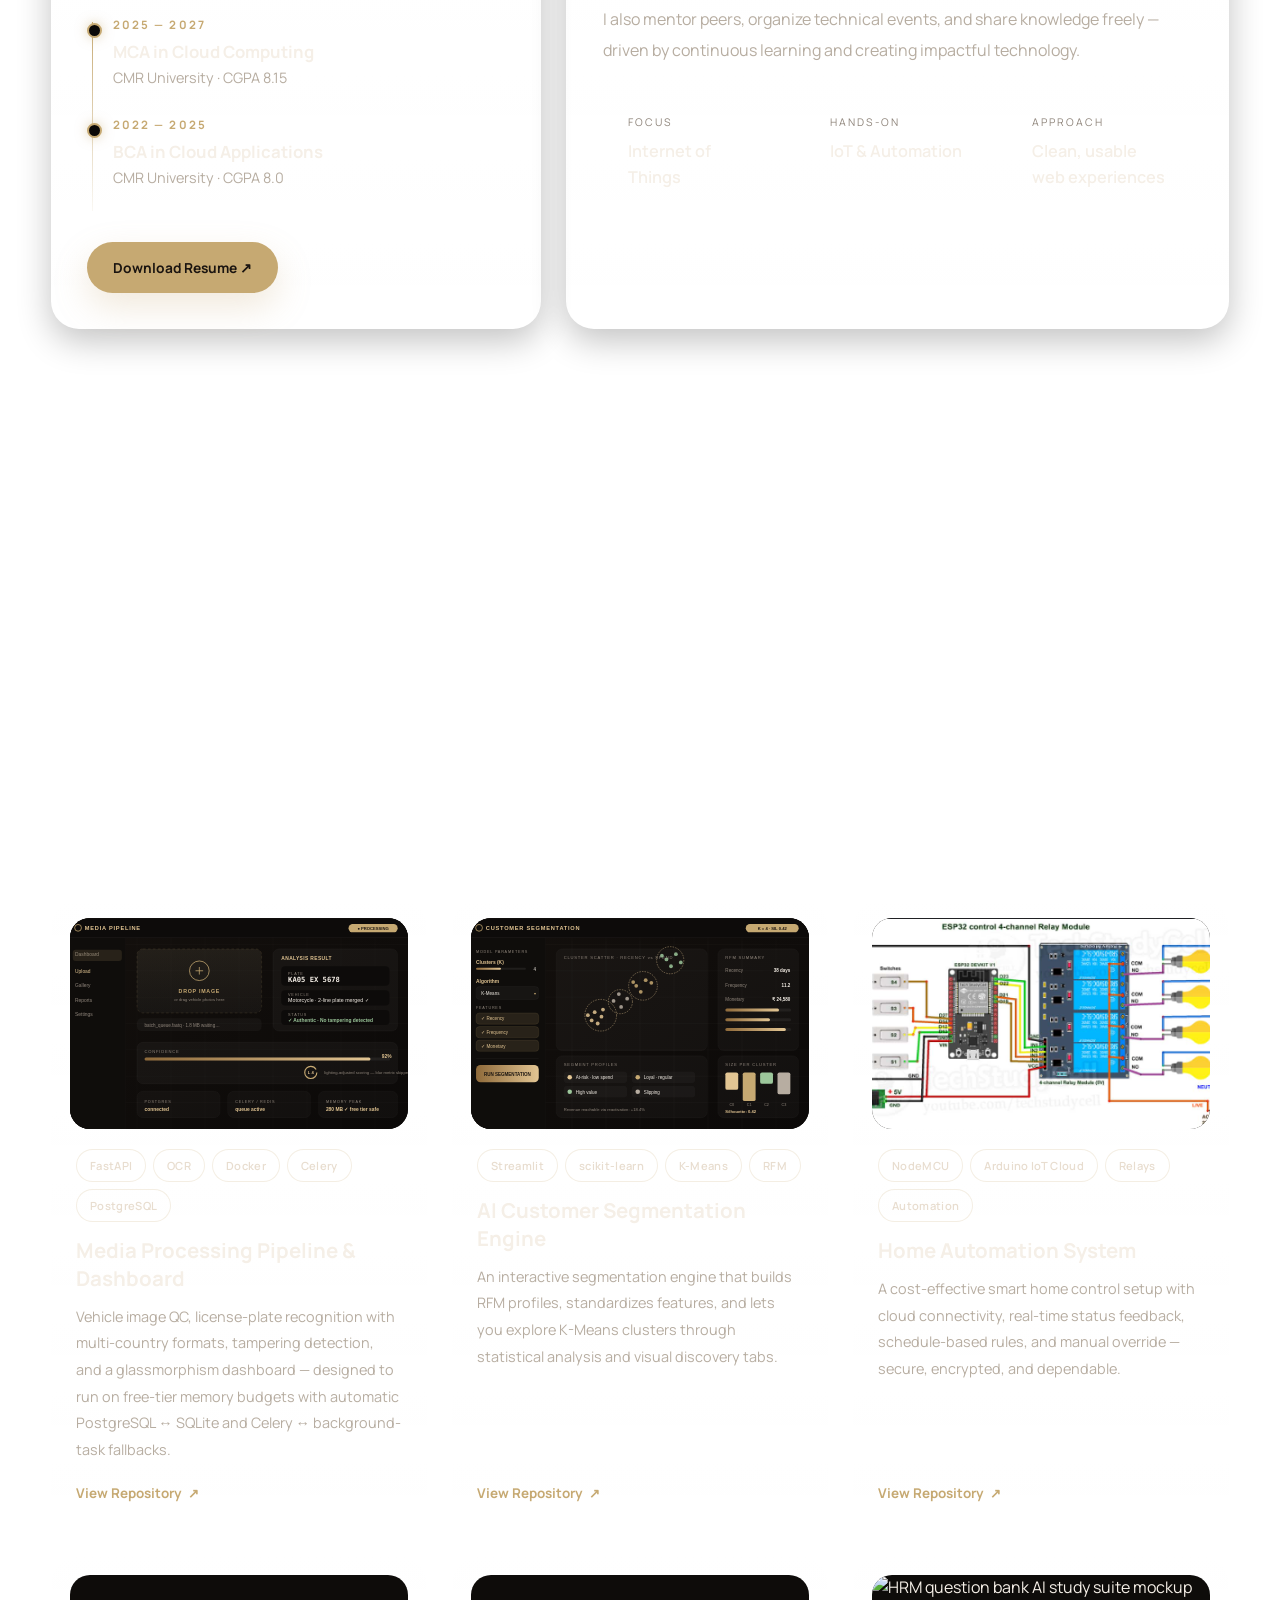
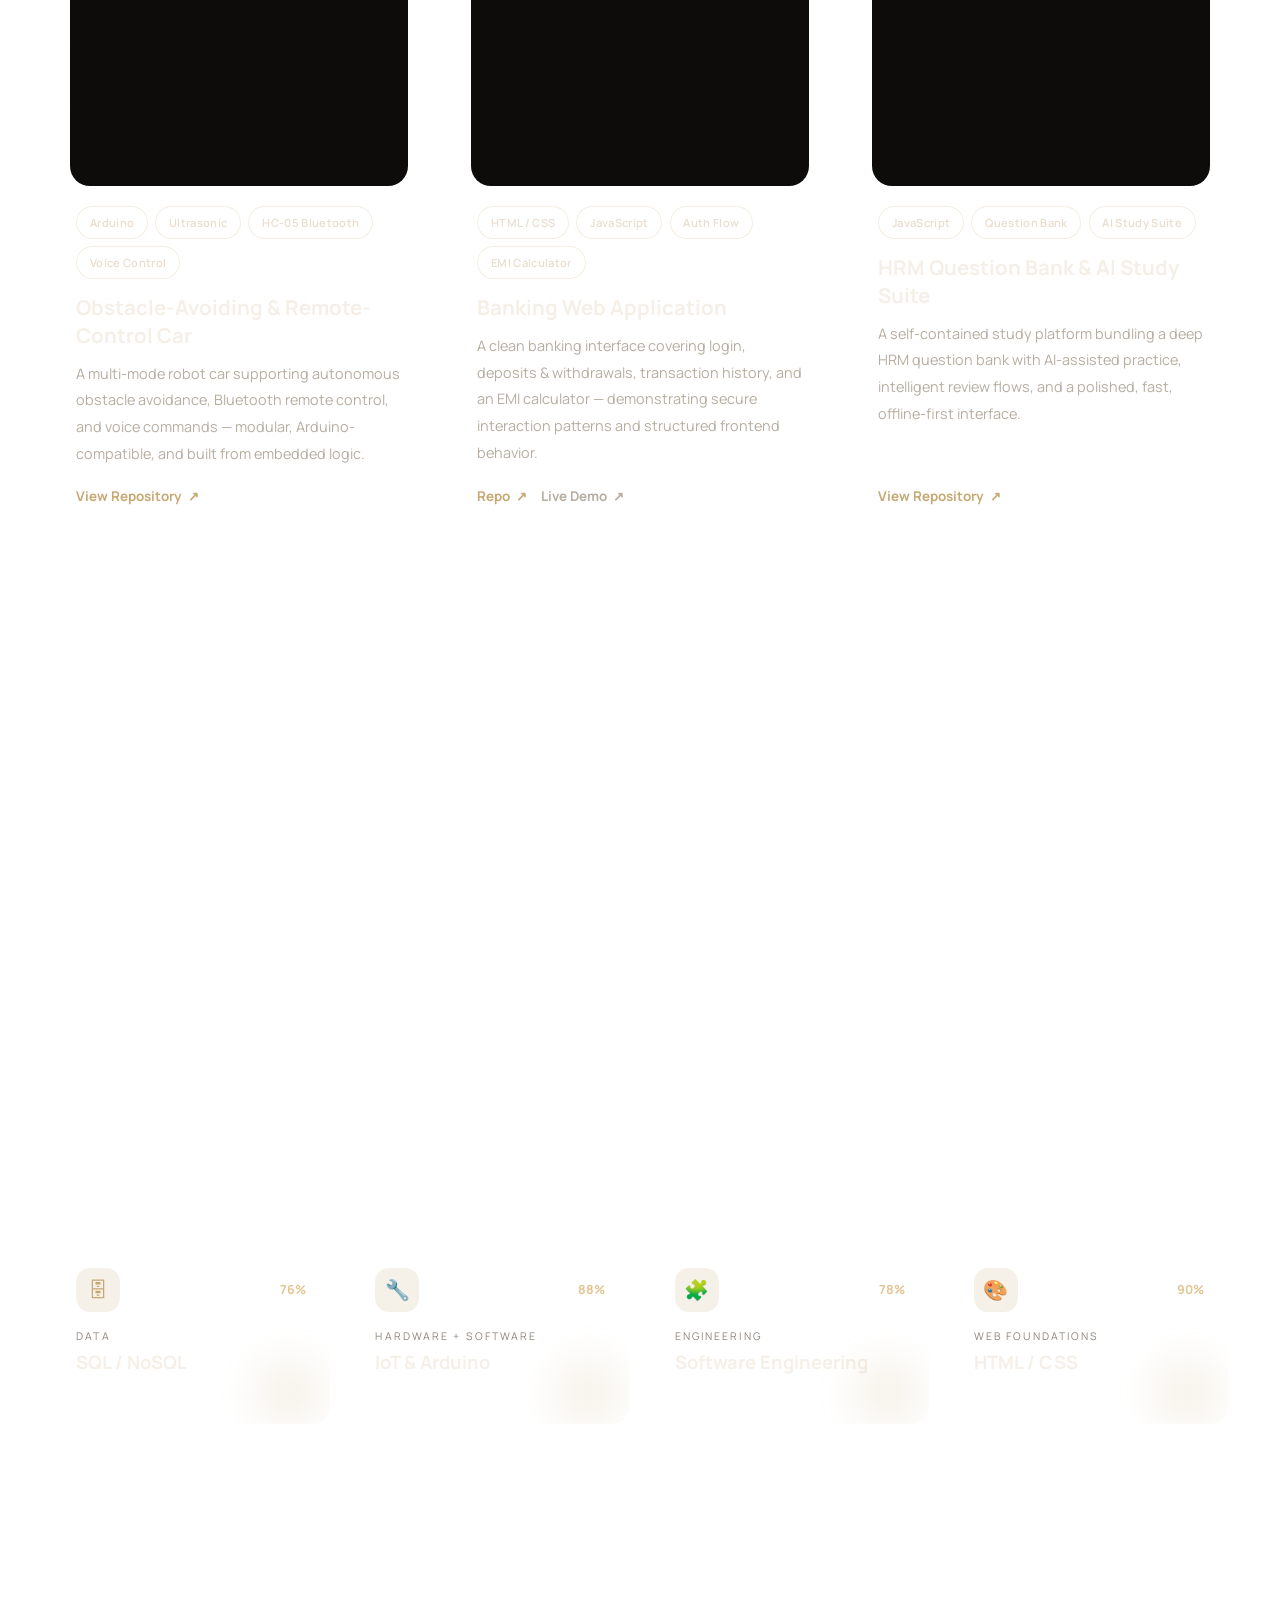
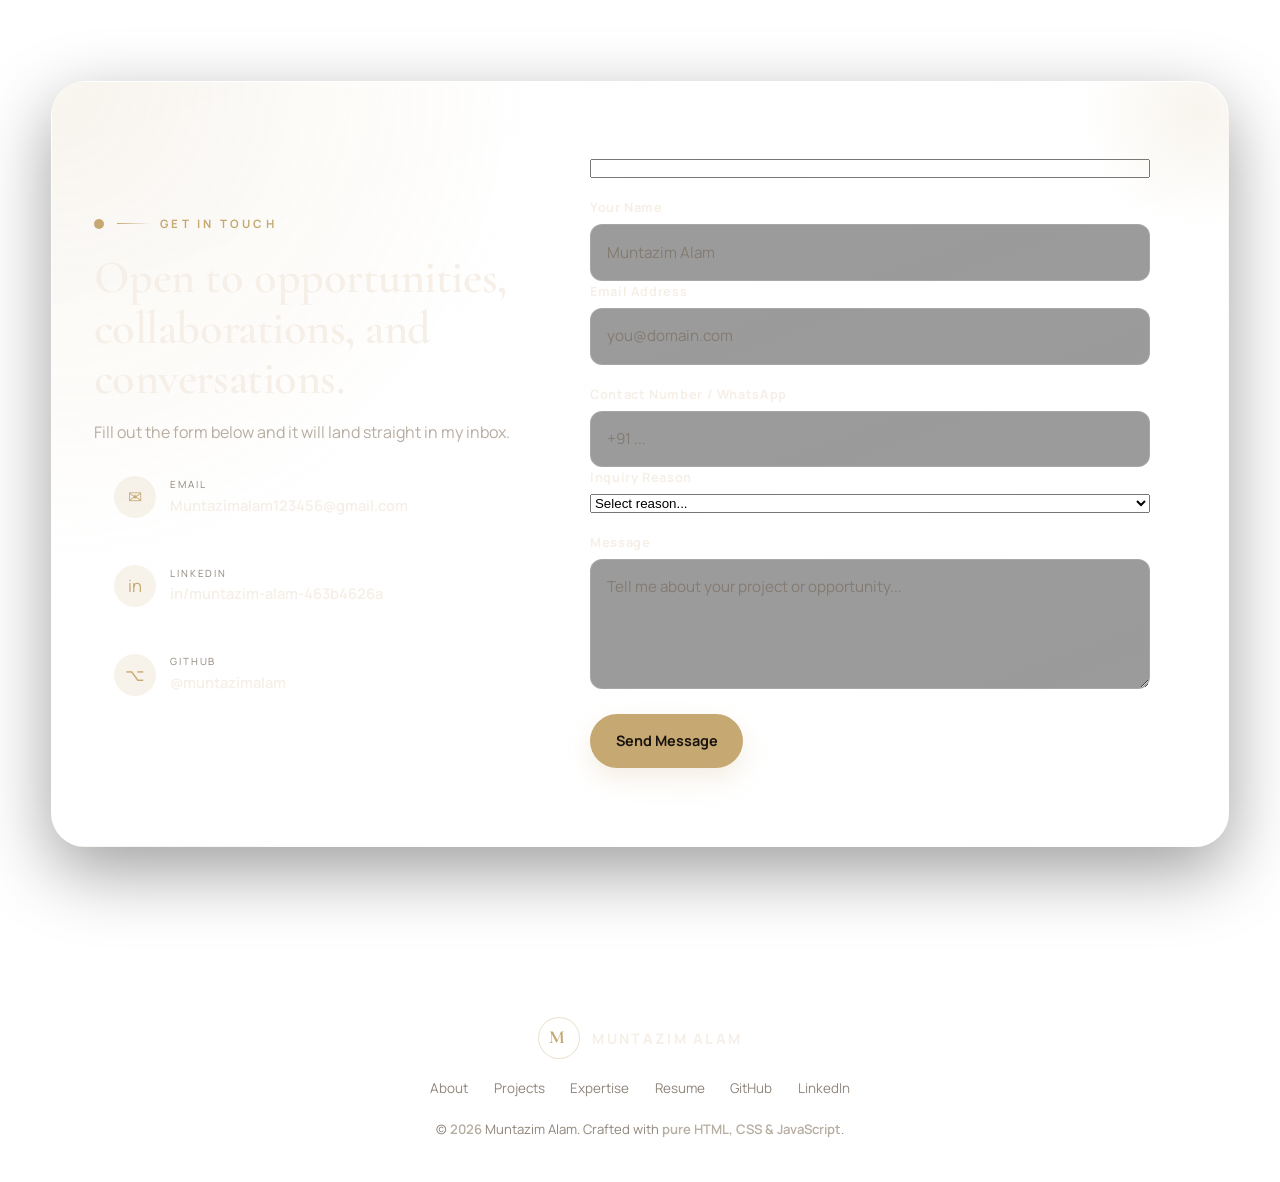
==== commit 4617f842: "Refactor form structure and improve accessibility" ====
--- a/index.html
+++ b/index.html
@@ -470,52 +470,41 @@
                 <input type="text" name="website" class="hp-field" tabindex="-1" autocomplete="off">
 
                 <div class="form-row">
-                  <div class="field-group">
+                  <div class="form-group">
                     <label for="name">Your Name</label>
-                    <div class="field-wrap">
-                      <input type="text" id="name" name="name" class="field" placeholder="Muntazim Alam" required />
-                    </div>
+                    <input type="text" id="name" name="name" placeholder="Muntazim Alam" required />
                   </div>
-                  <div class="field-group">
+                  <div class="form-group">
                     <label for="email">Email Address</label>
-                    <div class="field-wrap">
-                      <input type="email" id="email" name="email" class="field" placeholder="you@domain.com" required />
-                    </div>
+                    <input type="email" id="email" name="email" placeholder="you@domain.com" required />
                   </div>
                 </div>
 
                 <div class="form-row">
-                  <div class="field-group">
+                  <div class="form-group">
                     <label for="contact">Contact Number / WhatsApp</label>
-                    <div class="field-wrap">
-                      <input type="tel" id="contact" name="contact" class="field" placeholder="+91 ..." />
-                    </div>
+                    <input type="tel" id="contact" name="contact" placeholder="+91 ..." />
                   </div>
-                  <div class="field-group">
+                  <div class="form-group">
                     <label for="reason">Inquiry Reason</label>
-                    <div class="field-wrap select-wrap">
-                      <select id="reason" name="reason" class="field" required>
-                        <option value="" disabled selected>Select reason...</option>
-                        <option value="job">Job / Internship Opportunity</option>
-                        <option value="project">Project Collaboration</option>
-                        <option value="freelance">Freelance / Consulting</option>
-                        <option value="other">General Inquiry</option>
-                      </select>
-                      <span class="select-arrow" aria-hidden="true">▼</span>
-                    </div>
+                    <select id="reason" name="reason" class="field" required>
+                      <option value="" disabled selected>Select reason...</option>
+                      <option value="job">Job / Internship Opportunity</option>
+                      <option value="project">Project Collaboration</option>
+                      <option value="freelance">Freelance / Consulting</option>
+                      <option value="other">General Inquiry</option>
+                    </select>
                   </div>
                 </div>
 
-                <div class="field-group" style="margin-bottom: 1rem;">
+                <div class="form-group">
                   <label for="message">Message</label>
-                  <div class="field-wrap">
-                    <textarea id="message" name="message" class="field" rows="4" placeholder="Tell me about your project or opportunity..." required></textarea>
-                  </div>
-                </div>
-
-                <div id="form-result" class="form-status info" style="display: none;"></div>
-
-                <button type="submit" id="submitBtn" class="btn btn-solid" style="width: 100%;">
+                  <textarea id="message" name="message" rows="4" placeholder="Tell me about your project or opportunity..." required></textarea>
+                </div>
+
+                <div id="form-result" class="form-result" style="display: none;"></div>
+
+                <button type="submit" id="submitBtn" class="submit-btn">
                   <span>Send Message</span>
                 </button>
               </form>
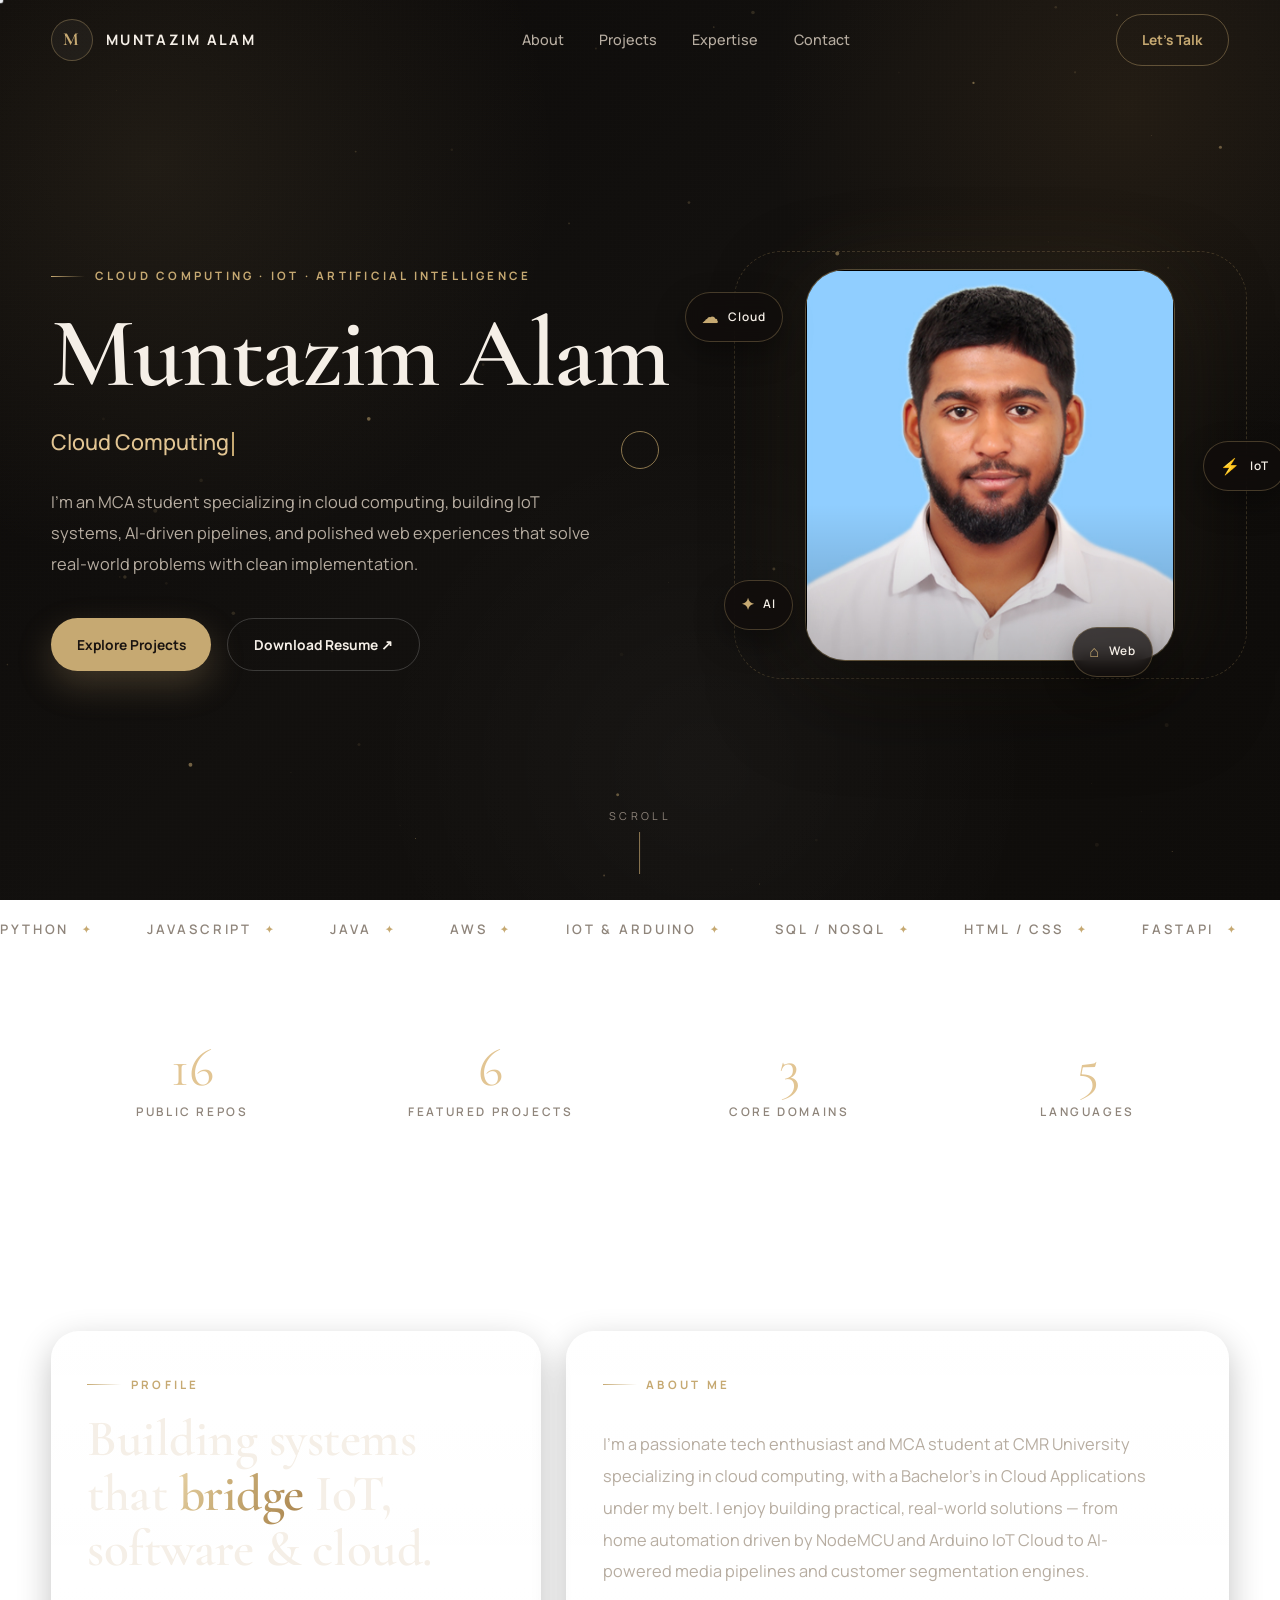
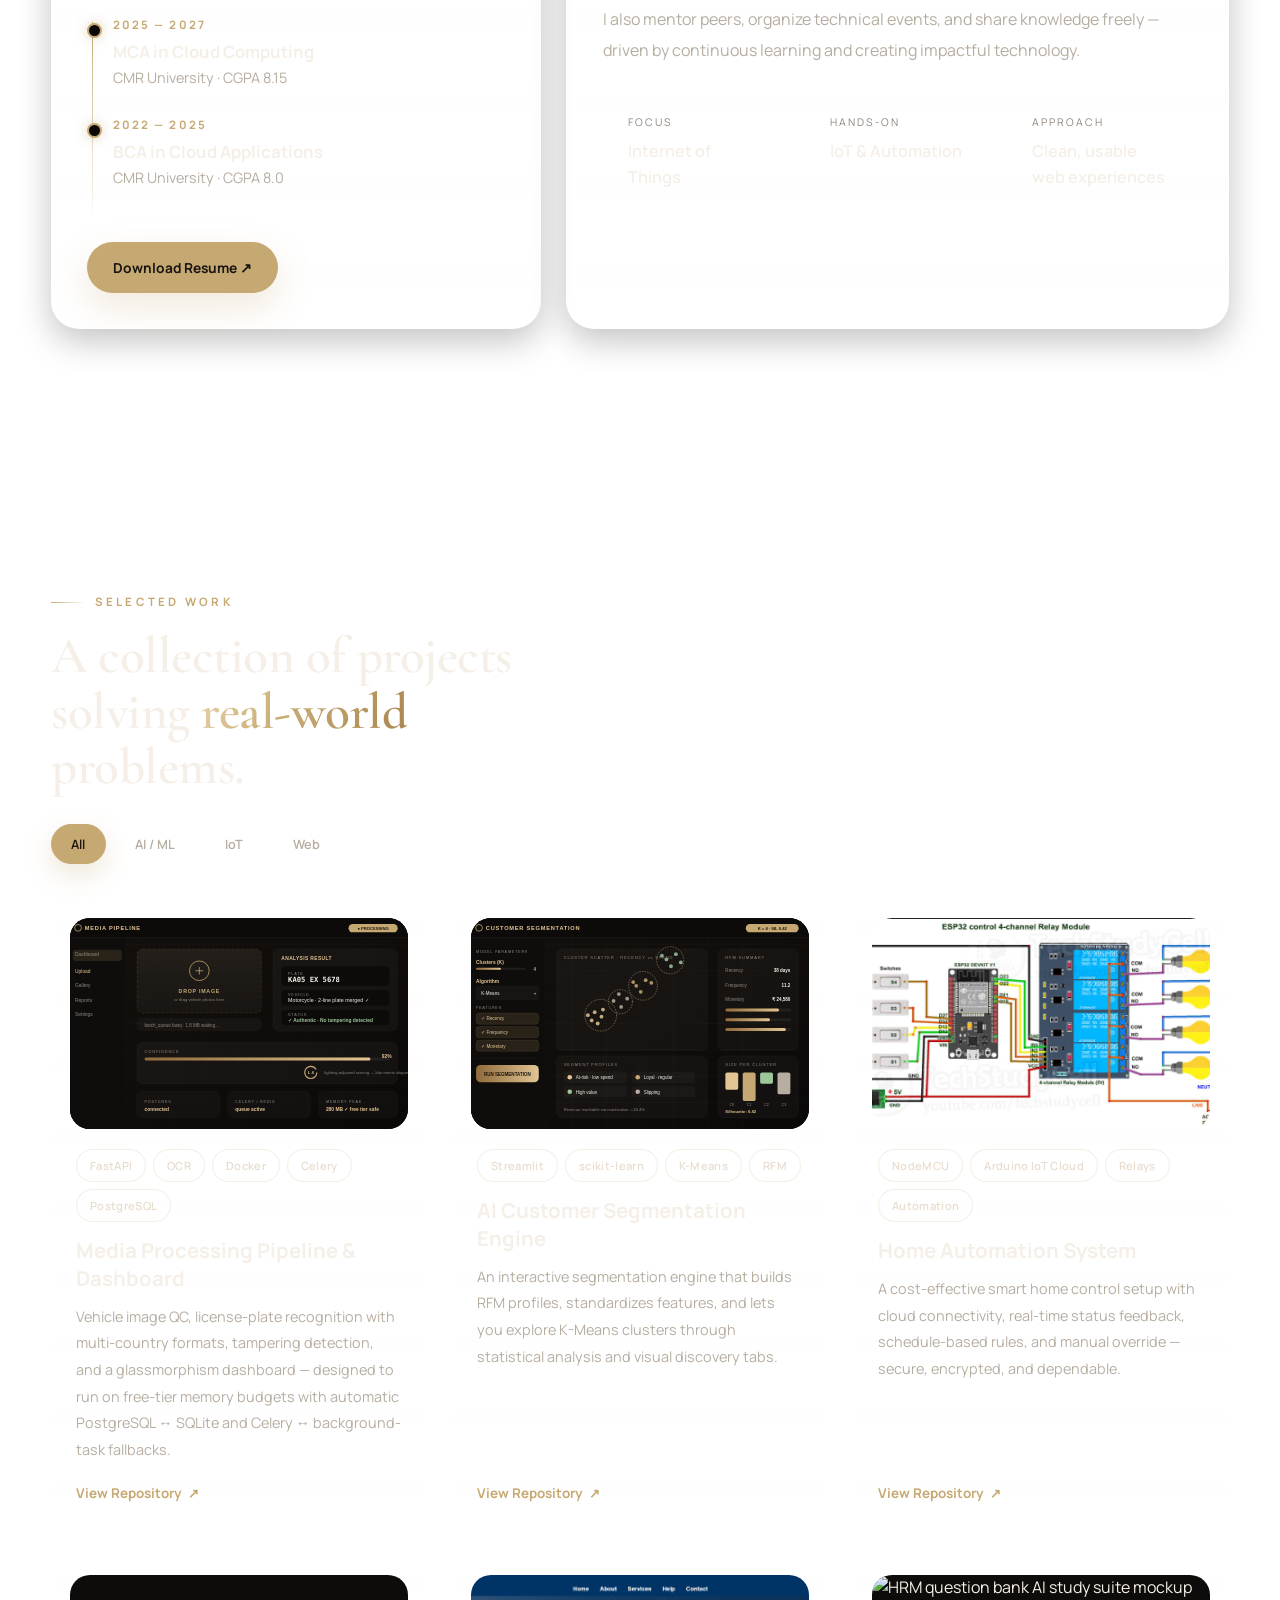
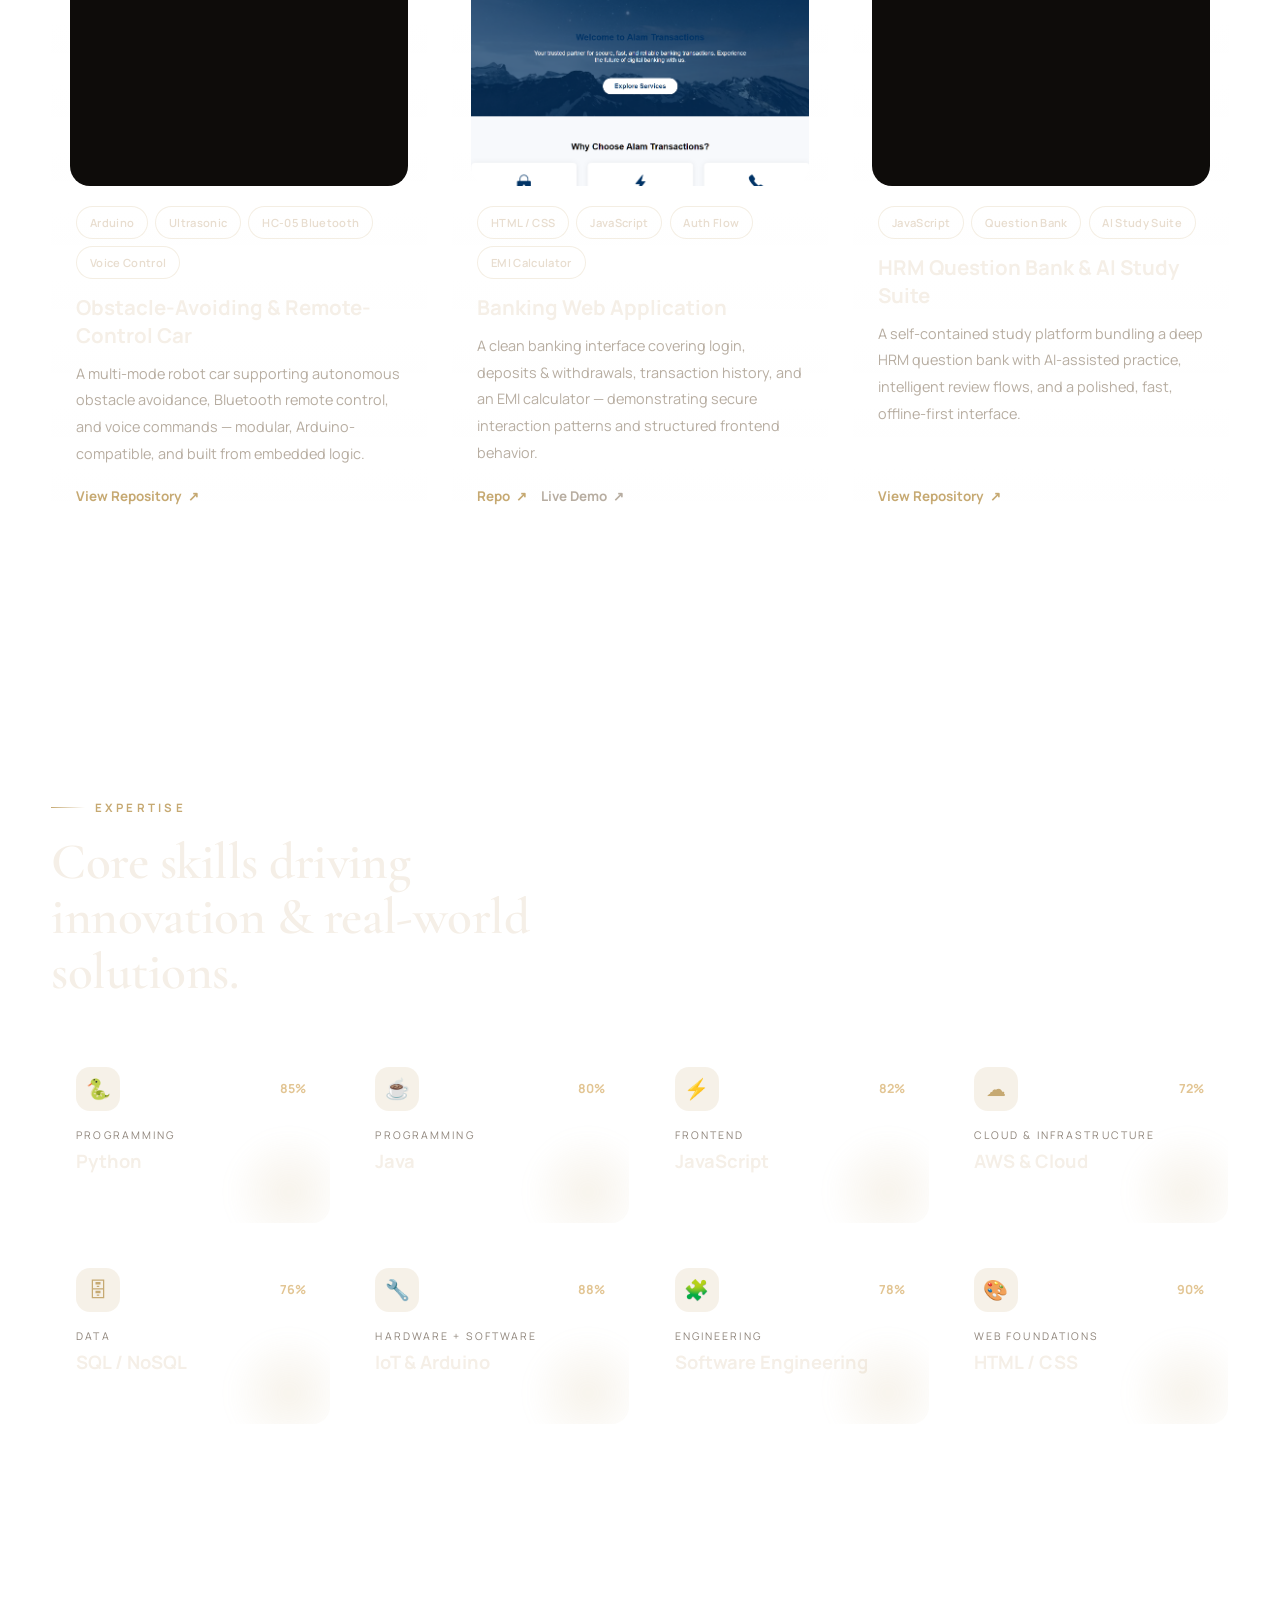
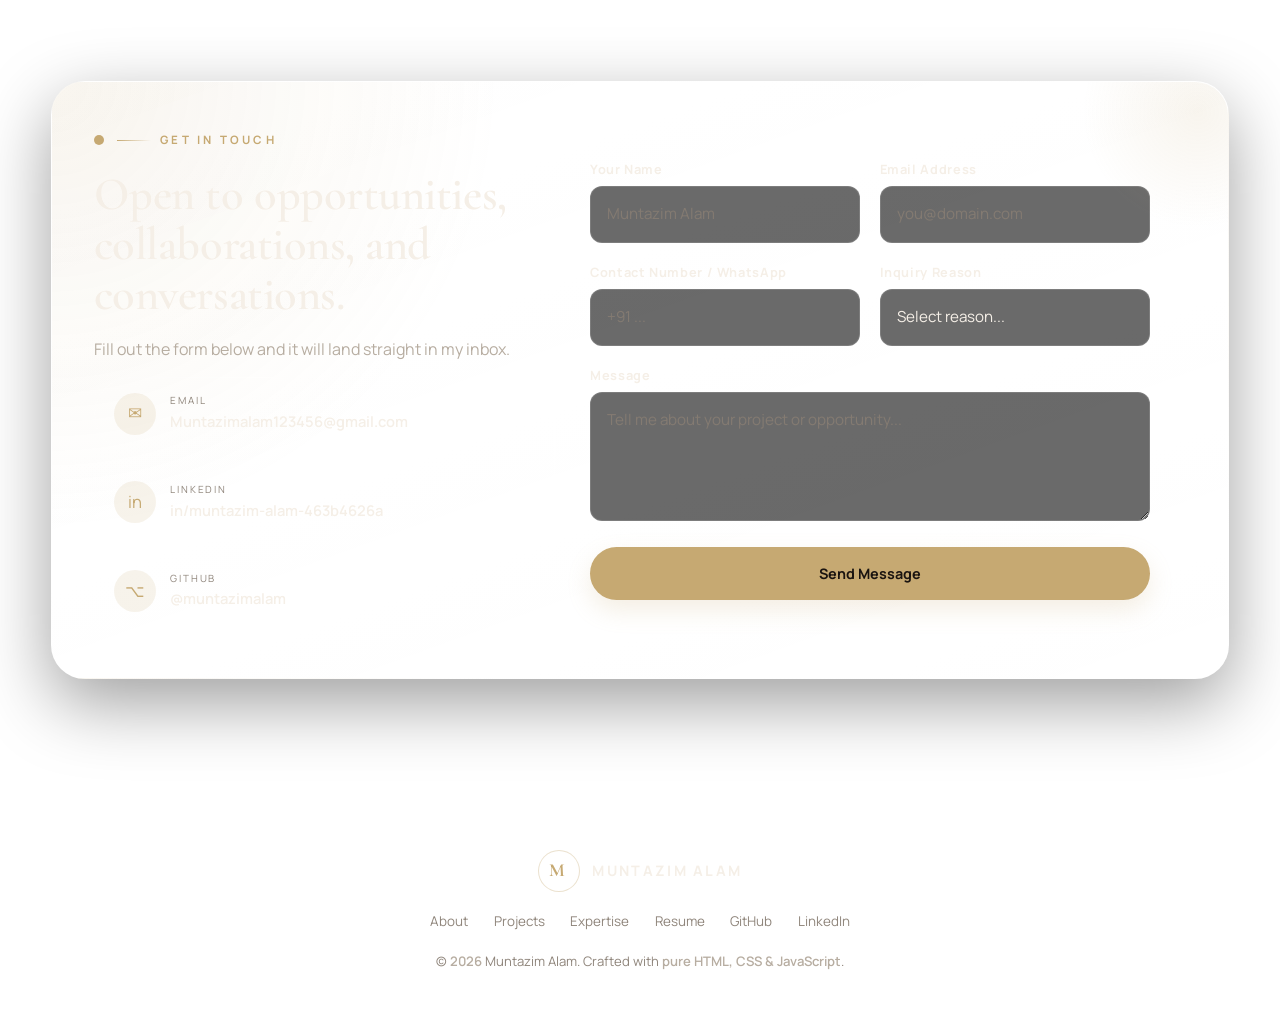
==== commit a8760d31: "Update index.html" ====
--- a/index.html
+++ b/index.html
@@ -465,9 +465,6 @@
               <form action="https://api.web3forms.com/submit" method="POST" id="contact-form">
                 <!-- Web3Forms Access Key -->
                 <input type="hidden" name="access_key" value="1474ba00-bcd0-41ef-b38b-fd3374d656b0">
-                
-                <!-- Honeypot Spam Protection -->
-                <input type="text" name="website" class="hp-field" tabindex="-1" autocomplete="off">
 
                 <div class="form-row">
                   <div class="form-group">
--- a/css/styles.css
+++ b/css/styles.css
@@ -625,6 +625,11 @@
   width: 100%;
 }
 
+.form-row {
+  display: grid;
+  gap: 1.2rem;
+}
+
 .form-group {
   display: flex;
   flex-direction: column;
@@ -639,29 +644,80 @@
   letter-spacing: 0.05em;
 }
 
-.form-group input,
-.form-group textarea {
+/* Updated input, textarea, and select styles to lock in dark theme and defeat autofill overrides */
+.field, input[type="text"], input[type="email"], input[type="tel"], select, textarea {
   width: 100%;
   padding: 0.95rem 1rem;
   border: 1px solid rgba(255, 255, 255, 0.12);
   border-radius: var(--radius-sm);
-  background: rgba(7, 7, 7, 0.4);
-  color: var(--text);
+  background: rgba(7, 7, 7, 0.6) !important;
+  color: var(--text) !important;
   font: inherit;
   font-size: 0.95rem;
   outline: none;
   transition: border-color 0.25s, box-shadow 0.25s;
 }
 
-.form-group input:focus,
-.form-group textarea:focus {
+/* Prevent browser autofill from injecting light/white backgrounds */
+input:-webkit-autofill,
+input:-webkit-autofill:hover,
+input:-webkit-autofill:focus,
+textarea:-webkit-autofill,
+select:-webkit-autofill {
+  -webkit-text-fill-color: var(--text) !important;
+  -webkit-box-shadow: 0 0 0px 1000px #0e0c0a inset !important;
+  transition: background-color 5000s ease-in-out 0s;
+}
+
+.field:focus, input:focus, textarea:focus, select:focus {
   border-color: rgba(198, 169, 114, 0.6);
   box-shadow: 0 0 0 4px rgba(198, 169, 114, 0.12);
 }
 
-.form-group input::placeholder,
-.form-group textarea::placeholder {
+.field::placeholder, input::placeholder, textarea::placeholder {
   color: #847b72;
+}
+
+/* Custom styled dropdown arrow & dropdown menu options */
+select, select.field {
+  appearance: none;
+  -webkit-appearance: none;
+  -moz-appearance: none;
+  background-image: url("data:image/svg+xml;charset=UTF-8,%3csvg xmlns='http://www.w3.org/2000/svg' viewBox='0 0 24 24' fill='none' stroke='%23c6a972' stroke-width='2' stroke-linecap='round' stroke-linejoin='round'%3e%3cpolyline points='6 9 12 15 18 9'%3e%3c/polyline%3e%3c/svg%3e");
+  background-repeat: no-repeat;
+  background-position: right 1rem center;
+  background-size: 1rem;
+  padding-right: 2.5rem;
+  cursor: pointer;
+}
+
+select option {
+  background: #12100e;
+  color: var(--text);
+  padding: 0.5rem;
+}
+
+.select-wrap {
+  position: relative;
+}
+
+.select-arrow {
+  position: absolute;
+  right: 1rem;
+  top: 50%;
+  transform: translateY(-50%);
+  font-size: 0.7rem;
+  color: var(--muted);
+  pointer-events: none;
+}
+
+/* Completely hide the honeypot spam protection field */
+.hp-field {
+  display: none !important;
+  visibility: hidden !important;
+  opacity: 0 !important;
+  position: absolute !important;
+  pointer-events: none !important;
 }
 
 .submit-btn {
@@ -677,6 +733,10 @@
   transition: background 0.3s ease, transform 0.2s ease, box-shadow 0.3s ease;
   box-shadow: 0 10px 25px rgba(198, 169, 114, 0.2);
   align-self: flex-start;
+  width: 100%;
+  display: inline-flex;
+  align-items: center;
+  justify-content: center;
 }
 
 .submit-btn:hover {
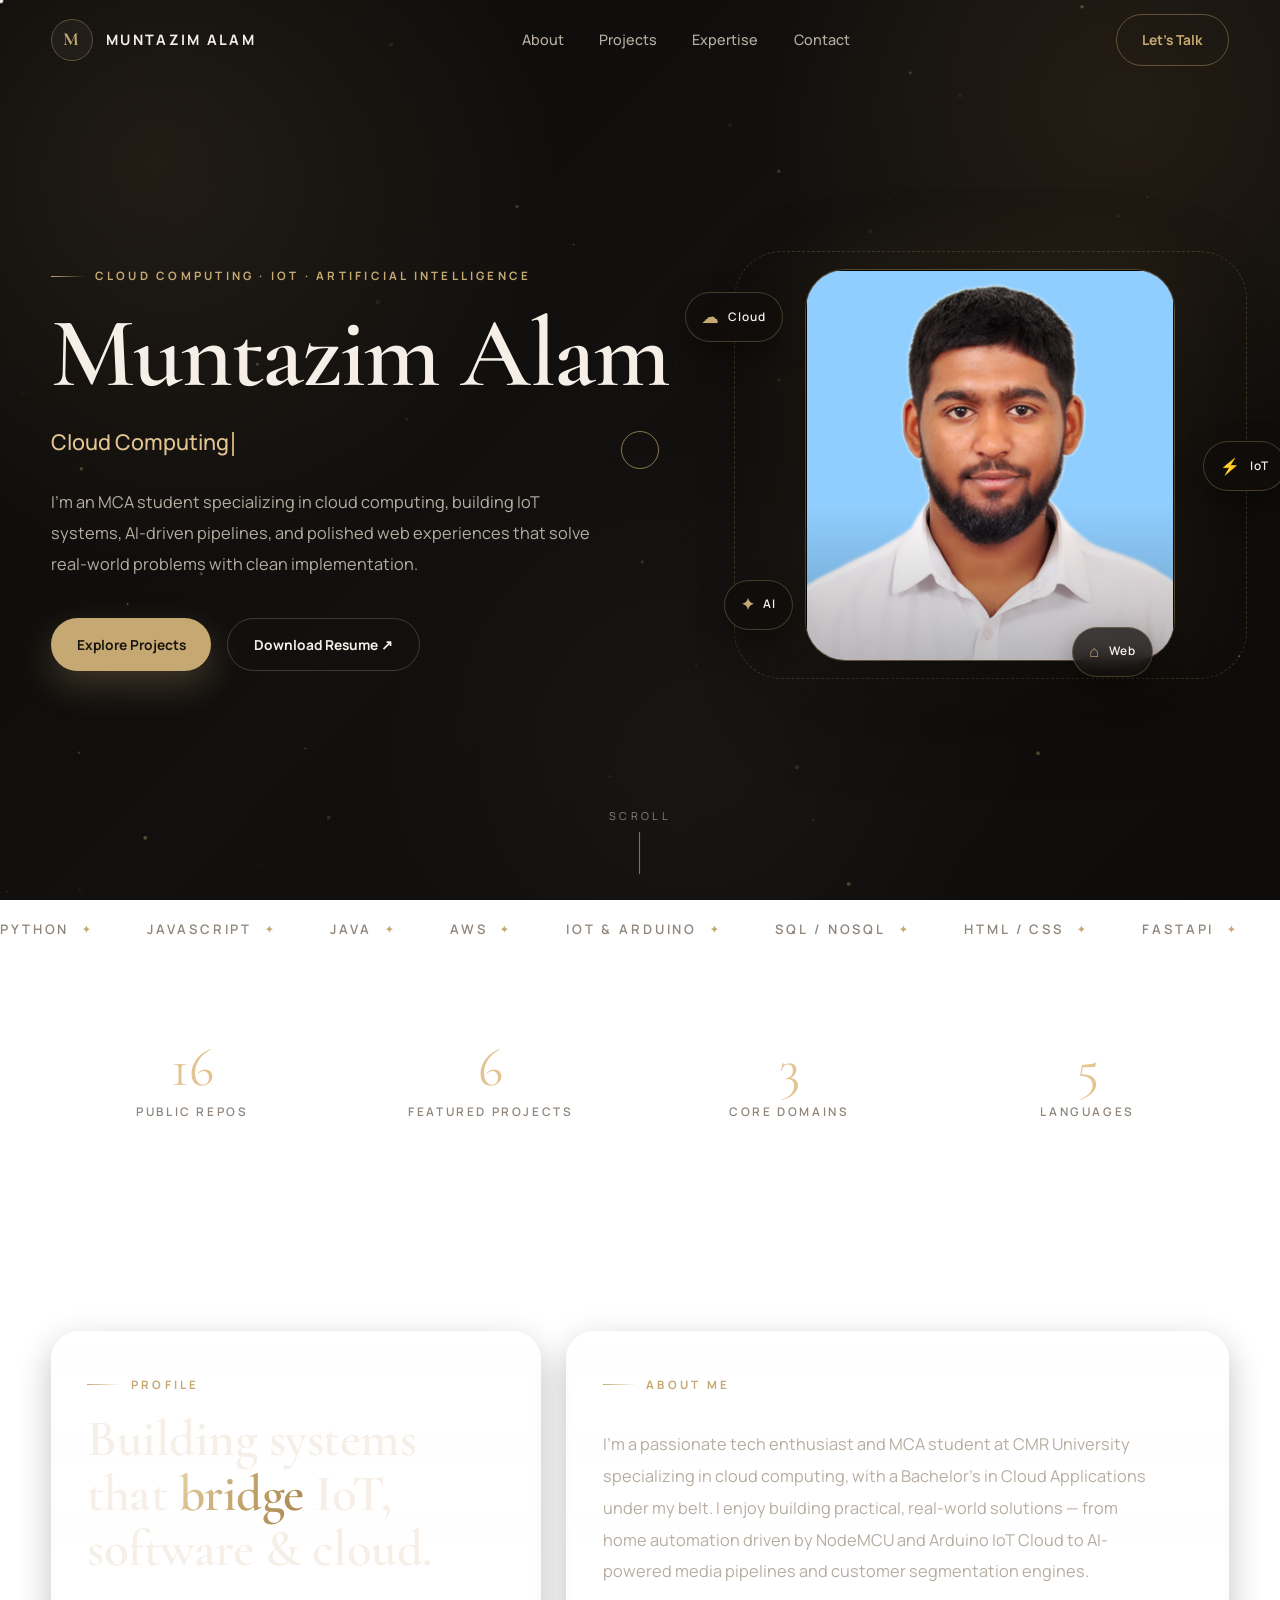
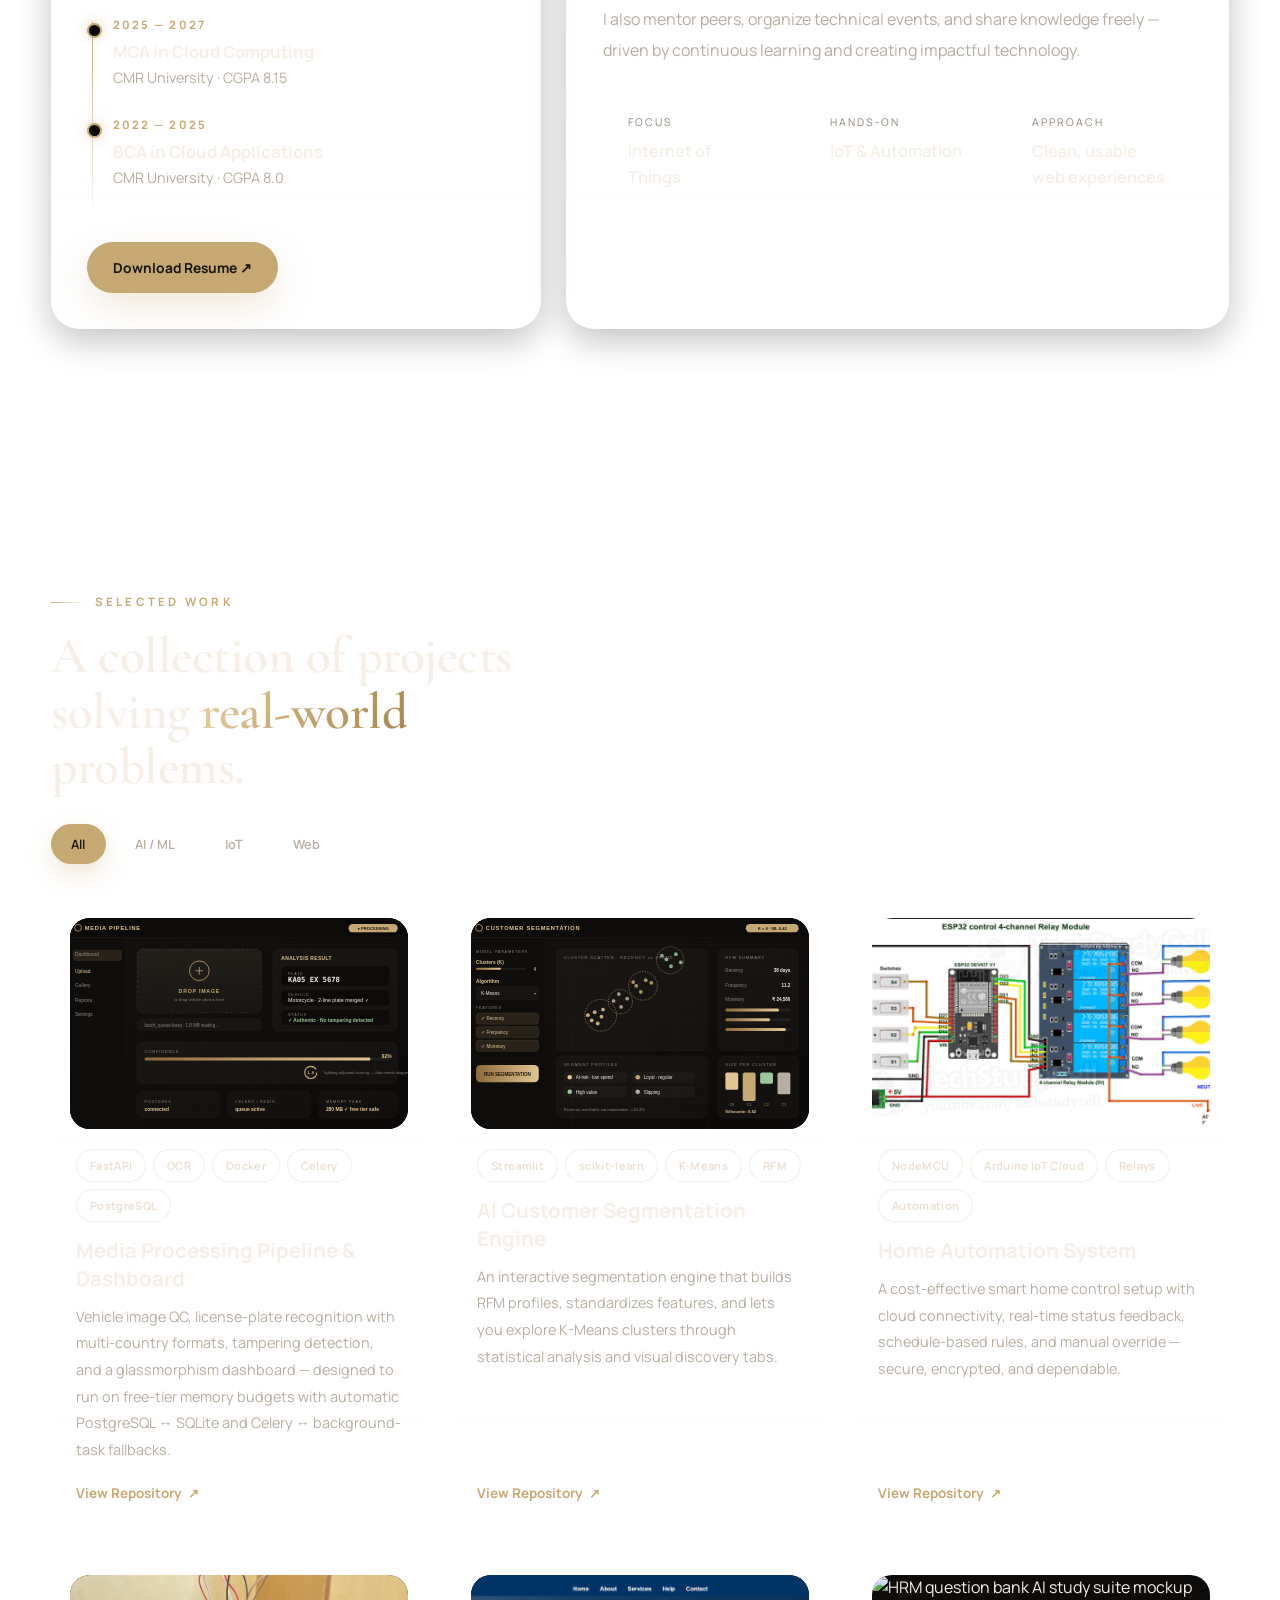
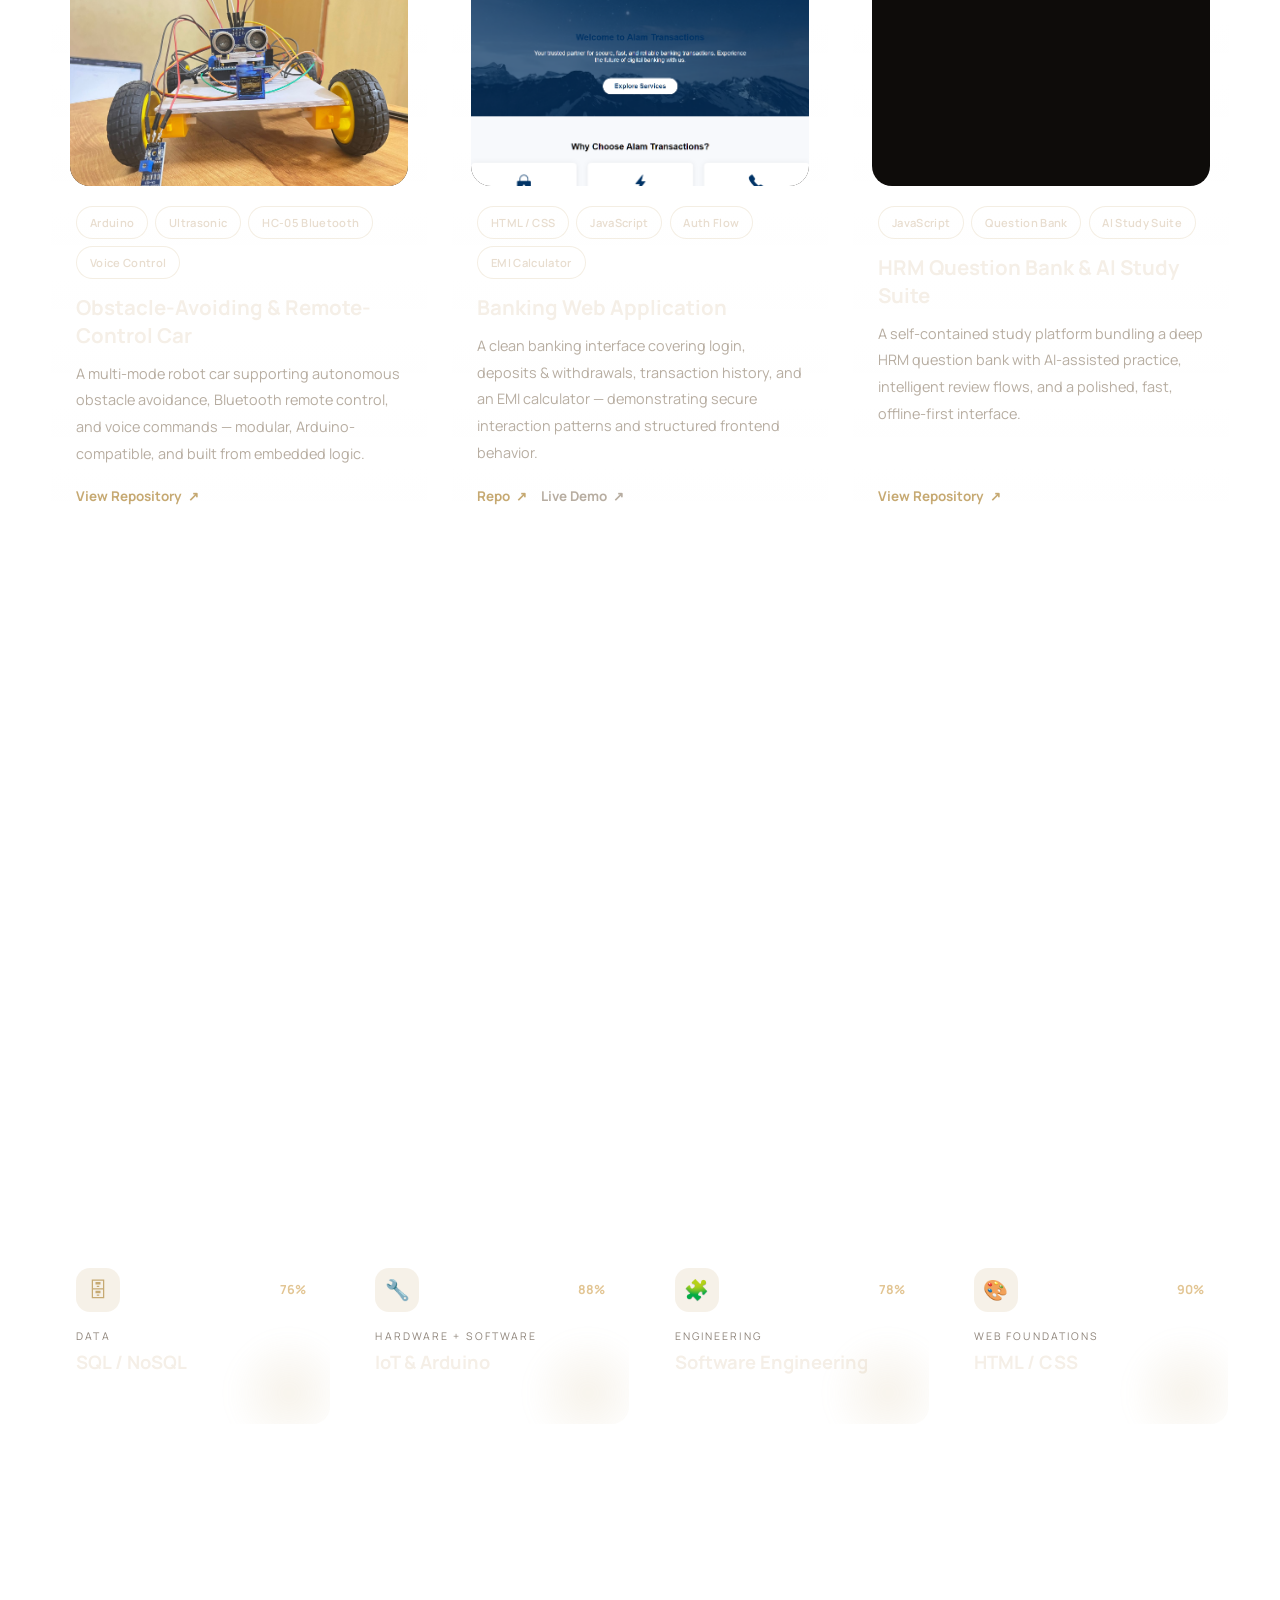
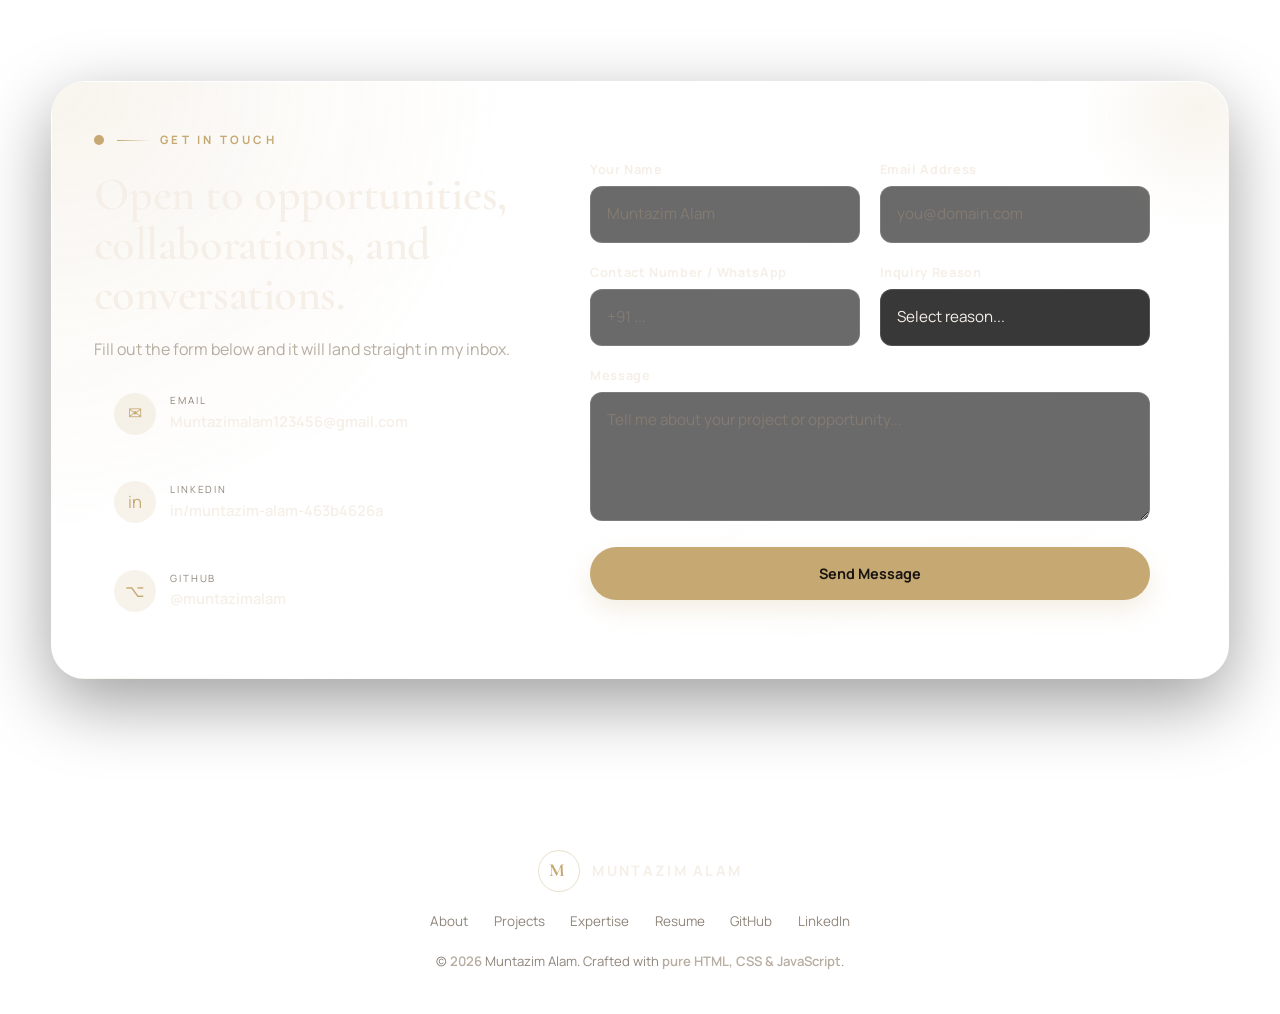
==== commit 55adbf83: "Update index.html" ====
--- a/index.html
+++ b/index.html
@@ -510,6 +510,16 @@
         </div>
       </div>
     </section>
+    <!-- Toast Popup Notification -->
+<div id="toastPopup" class="toast-popup" aria-hidden="true">
+  <div class="toast-content">
+    <span class="toast-icon">✓</span>
+    <div>
+      <h4>Message Sent!</h4>
+      <p>Thank you for reaching out. I'll get back to you soon.</p>
+    </div>
+  </div>
+</div>
 
   </main>
 
--- a/css/styles.css
+++ b/css/styles.css
@@ -830,3 +830,89 @@
   .reveal, .split-char { opacity: 1 !important; transform: none !important; }
   #preloader { display: none; }
 }
+.form-group select {
+  width: 100%;
+  padding: 0.95rem 2.5rem 0.95rem 1rem;
+  border: 1px solid rgba(255, 255, 255, 0.12);
+  border-radius: var(--radius-sm);
+  background: rgba(7, 7, 7, 0.8) !important;
+  color: var(--text) !important;
+  font: inherit;
+  font-size: 0.95rem;
+  outline: none;
+  cursor: pointer;
+  appearance: none;
+  -webkit-appearance: none;
+  -moz-appearance: none;
+  background-image: url("data:image/svg+xml;charset=UTF-8,%3csvg xmlns='http://www.w3.org/2000/svg' viewBox='0 0 24 24' fill='none' stroke='%23c6a972' stroke-width='2' stroke-linecap='round' stroke-linejoin='round'%3e%3cpolyline points='6 9 12 15 18 9'%3e%3c/polyline%3e%3c/svg%3e");
+  background-repeat: no-repeat;
+  background-position: right 1rem center;
+  background-size: 1rem;
+  transition: border-color 0.25s, box-shadow 0.25s;
+}
+
+.form-group select:focus {
+  border-color: rgba(198, 169, 114, 0.6);
+  box-shadow: 0 0 0 4px rgba(198, 169, 114, 0.12);
+}
+
+.form-group select option {
+  background-color: #12100e;
+  color: #f5efe7;
+  padding: 12px;
+}
+/* Toast Popup Styles */
+.toast-popup {
+  position: fixed;
+  bottom: 30px;
+  right: 30px;
+  z-index: 10000;
+  background: rgba(18, 16, 14, 0.95);
+  border: 1px solid rgba(198, 169, 114, 0.4);
+  backdrop-filter: blur(16px);
+  -webkit-backdrop-filter: blur(16px);
+  border-radius: var(--radius-md);
+  padding: 1.2rem 1.6rem;
+  box-shadow: 0 20px 50px rgba(0, 0, 0, 0.5);
+  transform: translateY(100px);
+  opacity: 0;
+  visibility: hidden;
+  transition: transform 0.4s var(--ease), opacity 0.4s ease, visibility 0.4s;
+}
+
+.toast-popup.show {
+  transform: translateY(0);
+  opacity: 1;
+  visibility: visible;
+}
+
+.toast-content {
+  display: flex;
+  align-items: center;
+  gap: 1rem;
+}
+
+.toast-icon {
+  display: grid;
+  place-items: center;
+  width: 36px;
+  height: 36px;
+  border-radius: 50%;
+  background: var(--accent-soft);
+  color: var(--accent);
+  font-weight: 700;
+  font-size: 1rem;
+}
+
+.toast-content h4 {
+  font-size: 0.95rem;
+  font-weight: 700;
+  color: var(--text);
+  margin-bottom: 0.15rem;
+}
+
+.toast-content p {
+  font-size: 0.82rem;
+  color: var(--muted);
+  margin: 0;
+}
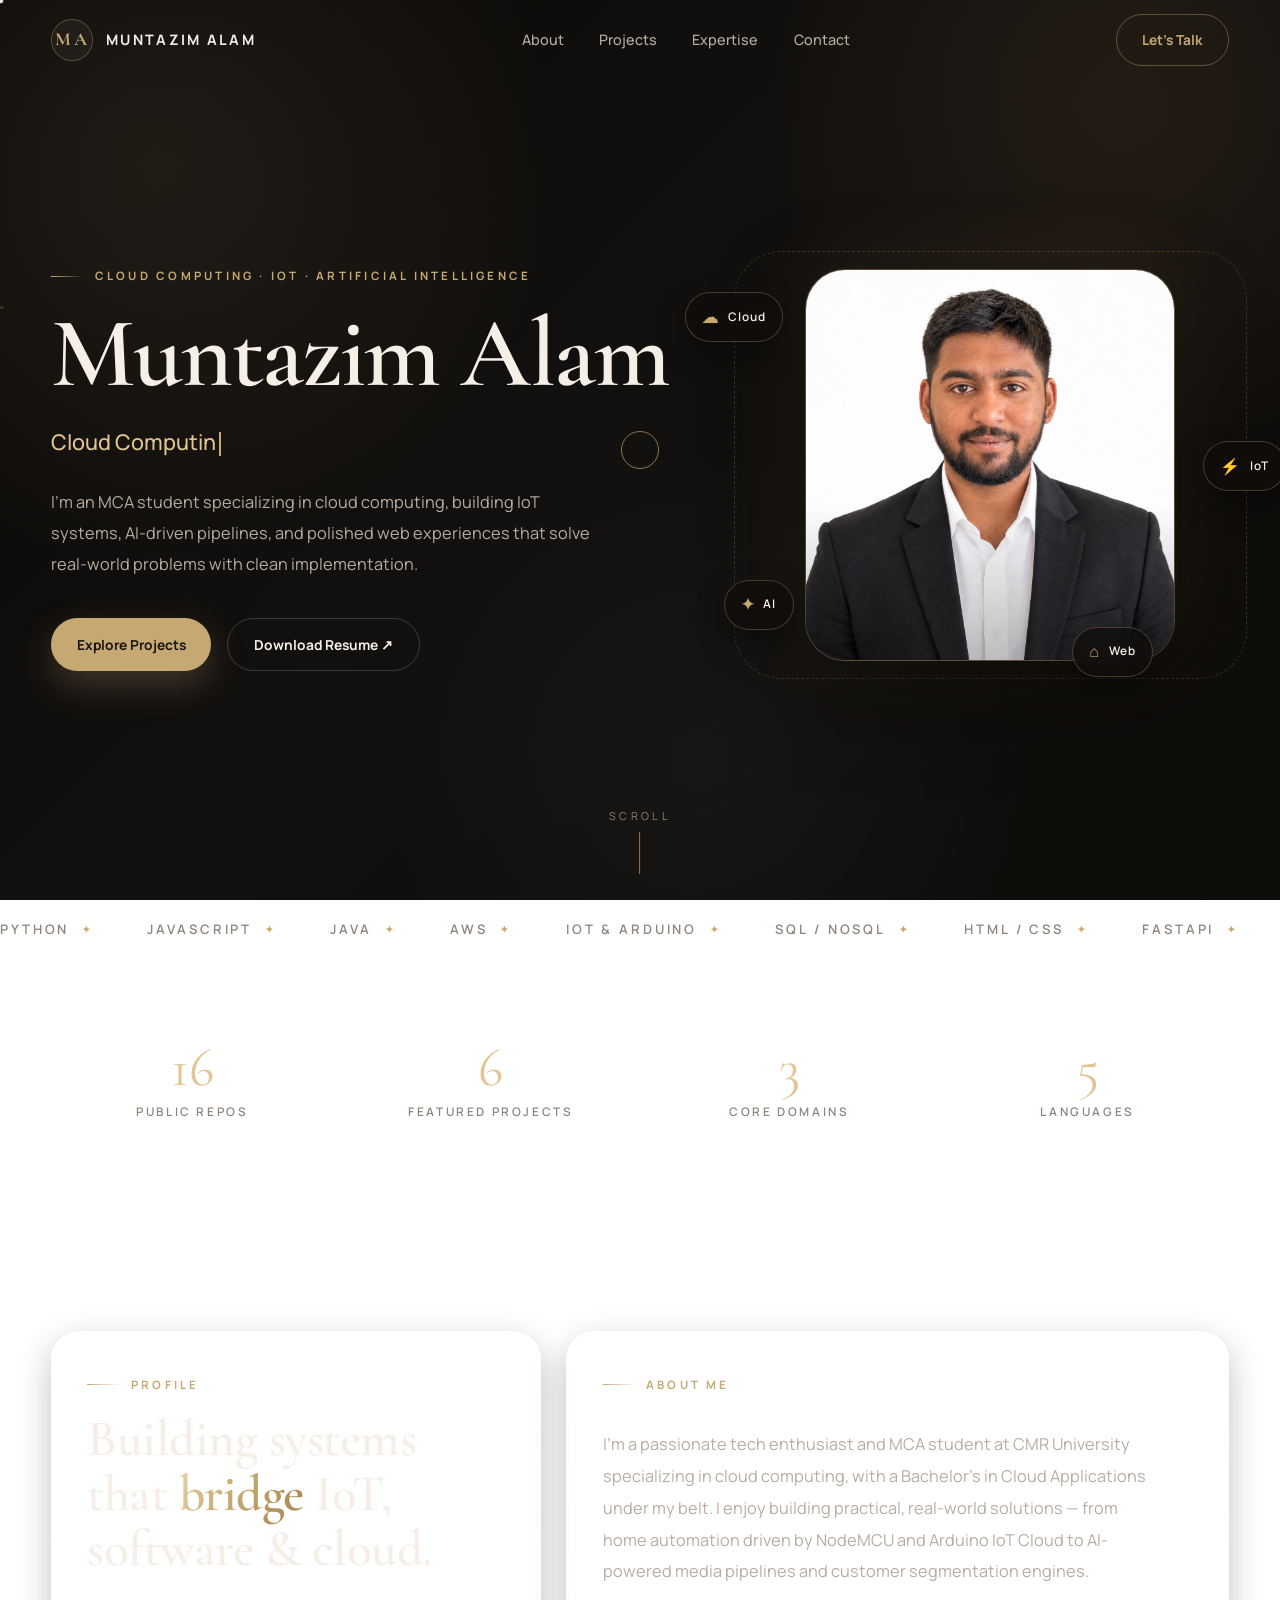
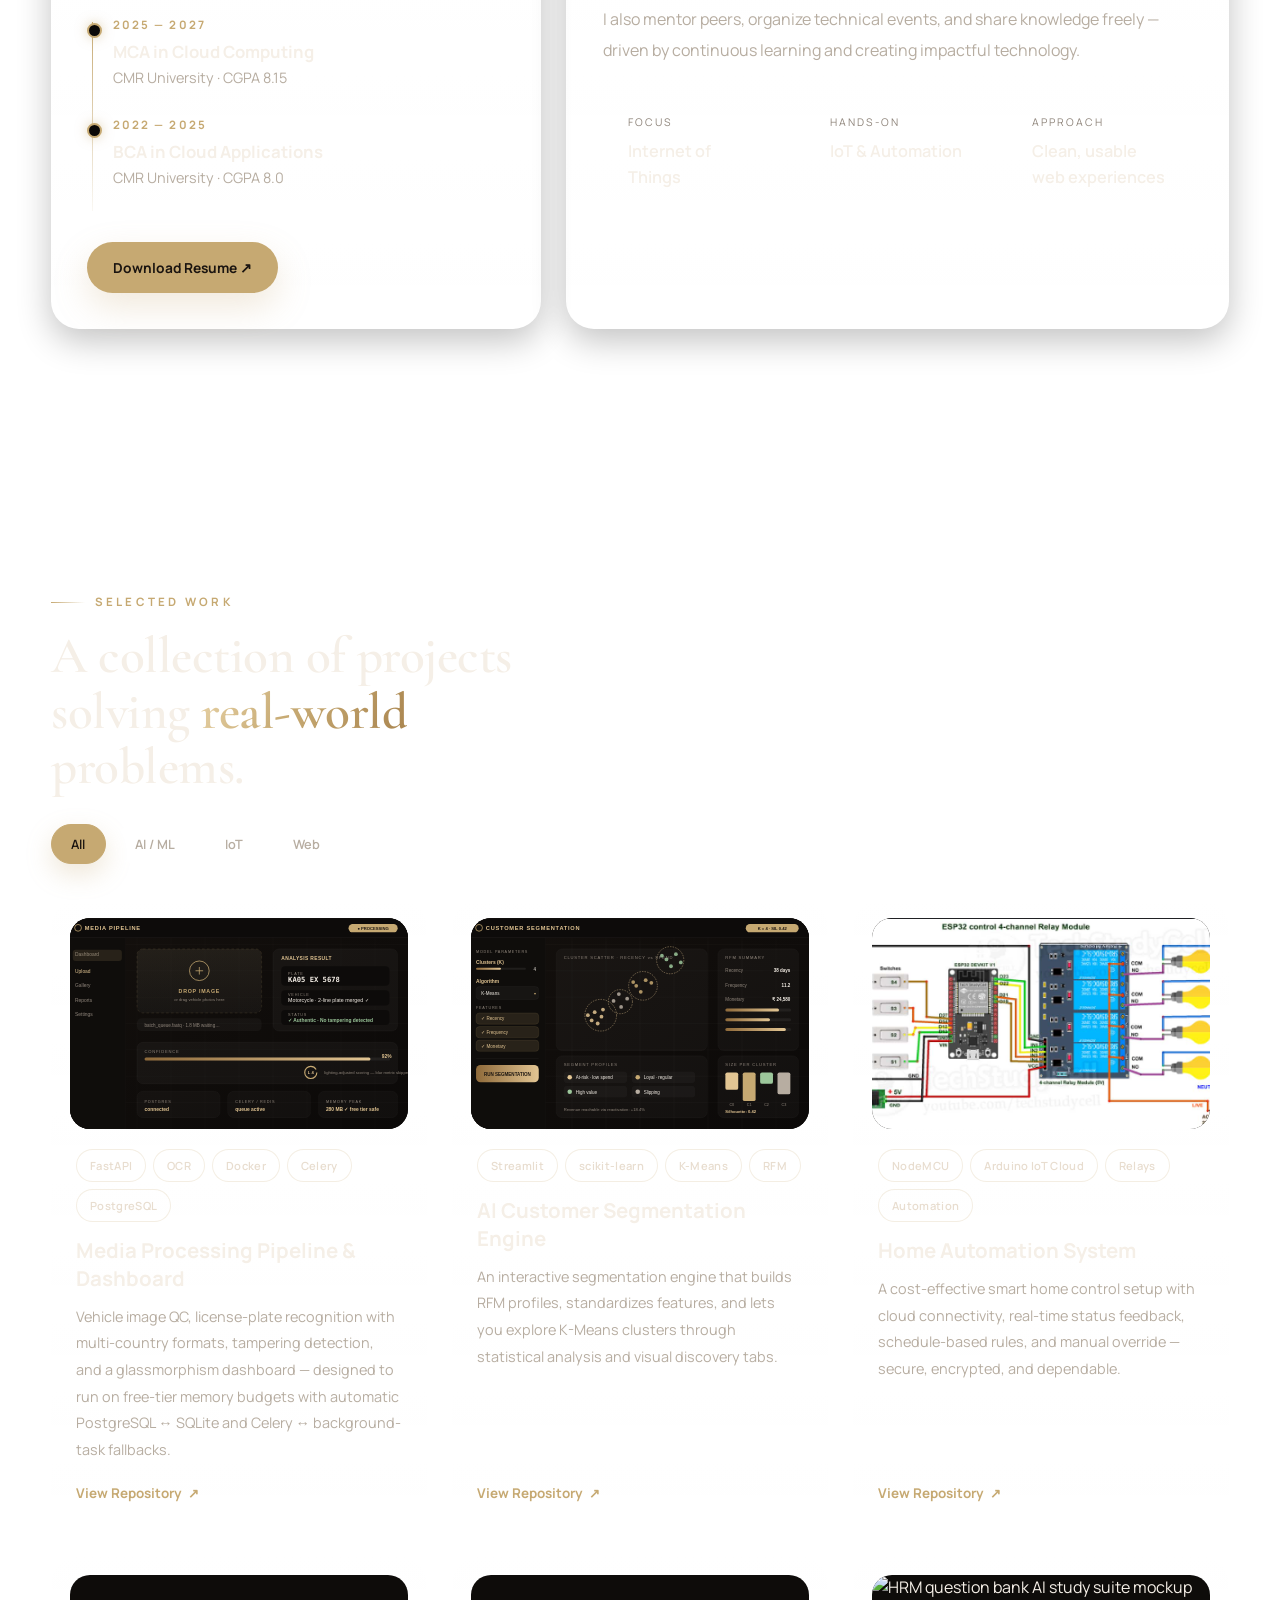
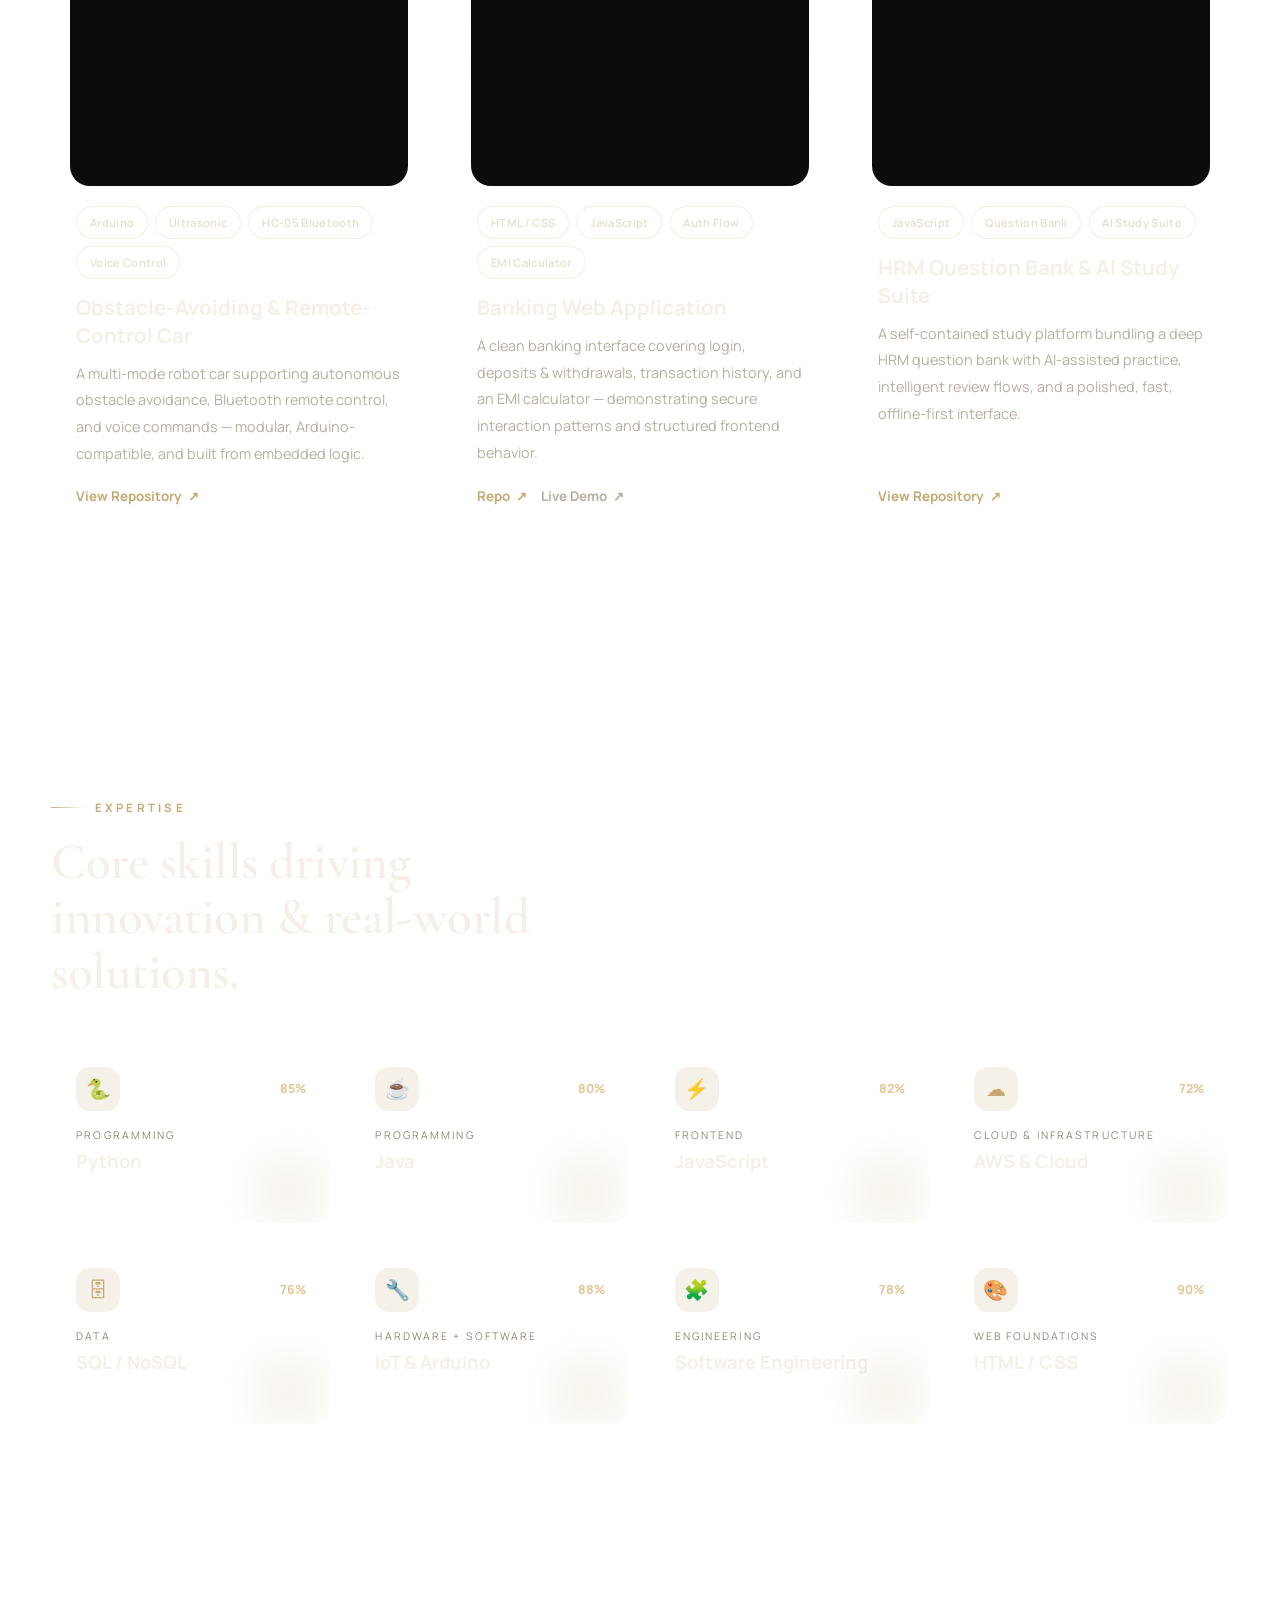
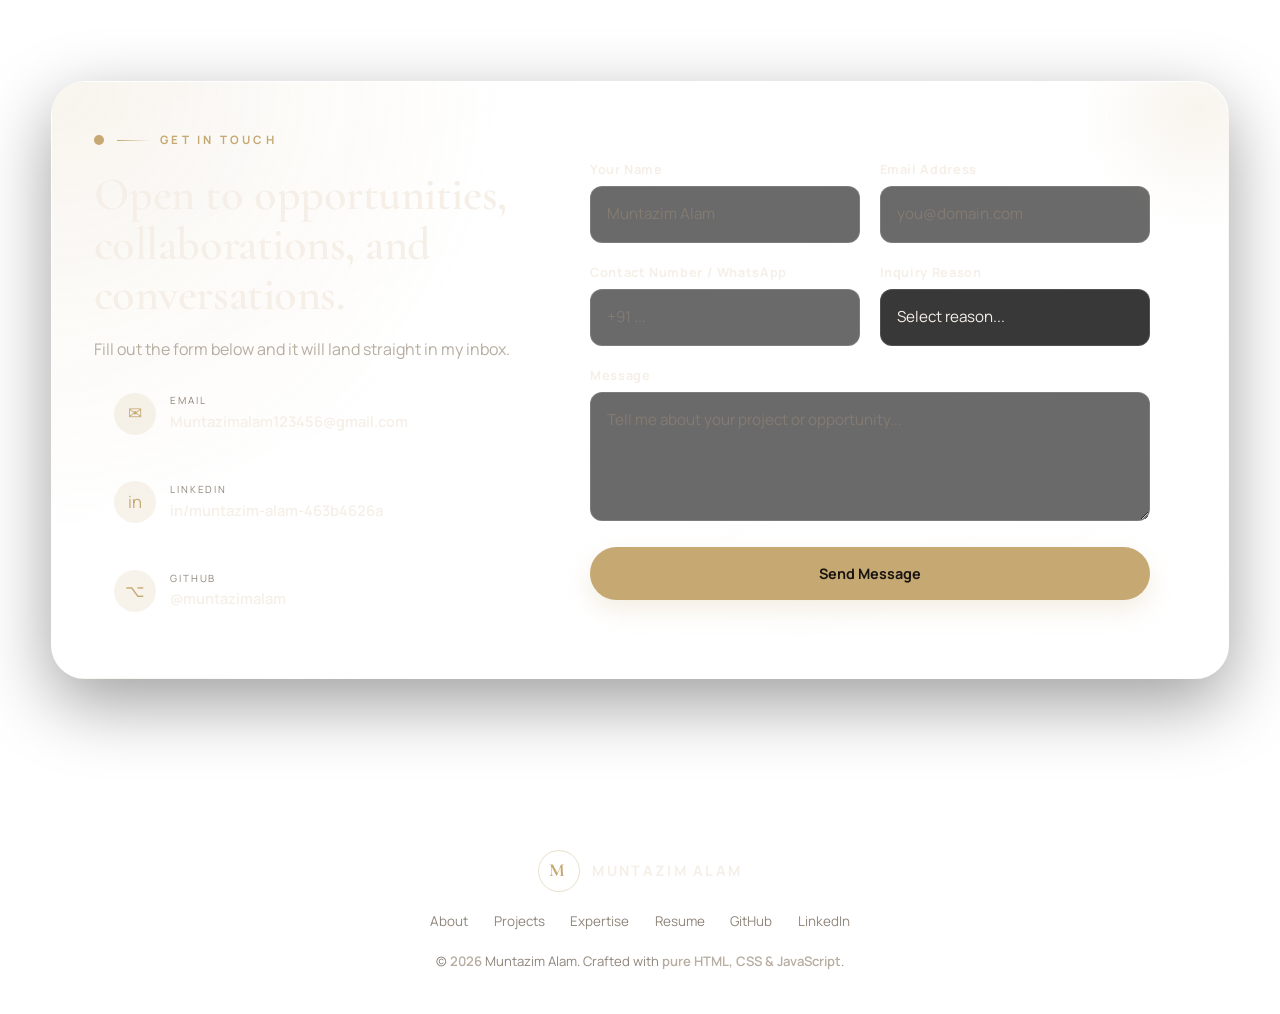
==== commit e194390f: "Update preloader and logo text in index.html" ====
--- a/index.html
+++ b/index.html
@@ -27,7 +27,7 @@
 
   <!-- Preloader -->
   <div id="preloader" aria-hidden="true">
-    <div class="preloader-mark">MA</div>
+    <div class="preloader-mark">ALAM</div>
     <div class="preloader-line"></div>
   </div>
 
@@ -41,7 +41,7 @@
   <header id="navbar">
     <div class="container nav-inner">
       <a href="#home" class="logo">
-        <span class="logo-mark">M</span>
+        <span class="logo-mark">MA</span>
         <span>Muntazim&nbsp;Alam</span>
       </a>
       <nav class="nav-links" aria-label="Primary">
